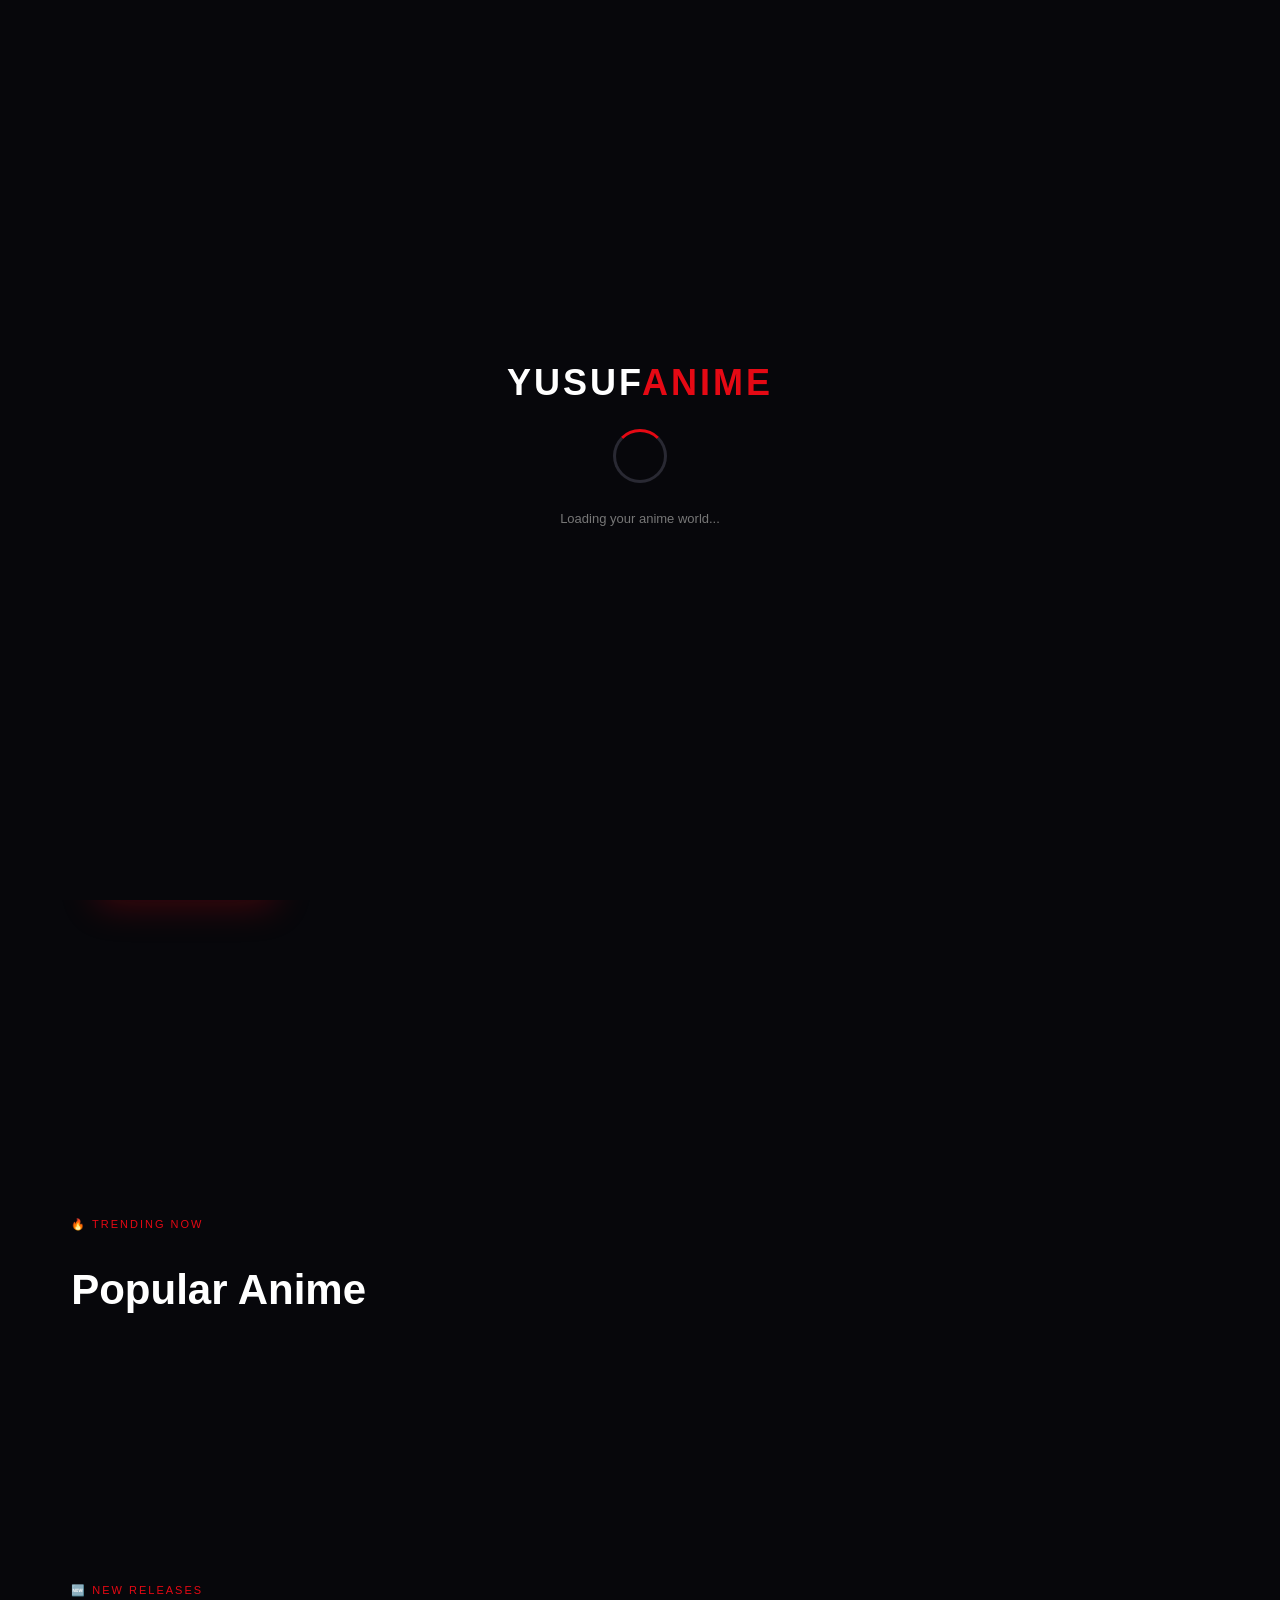
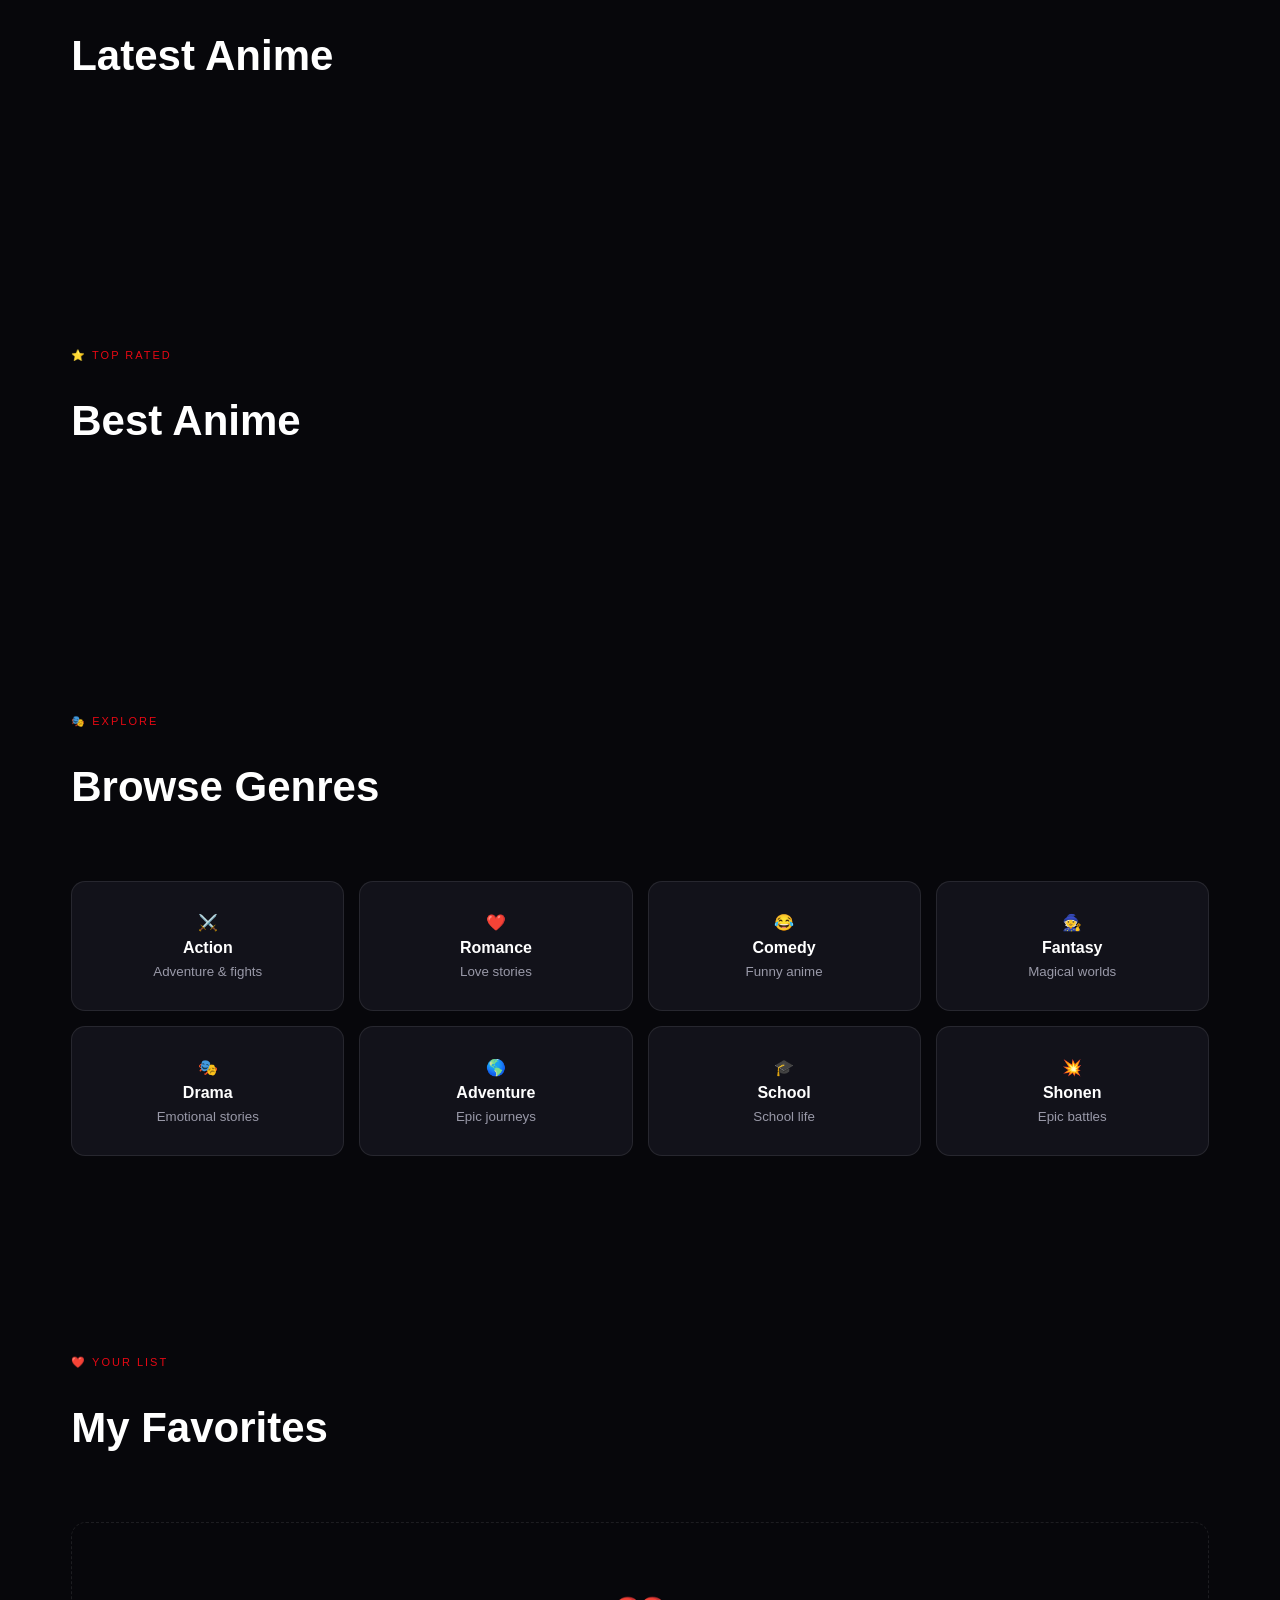
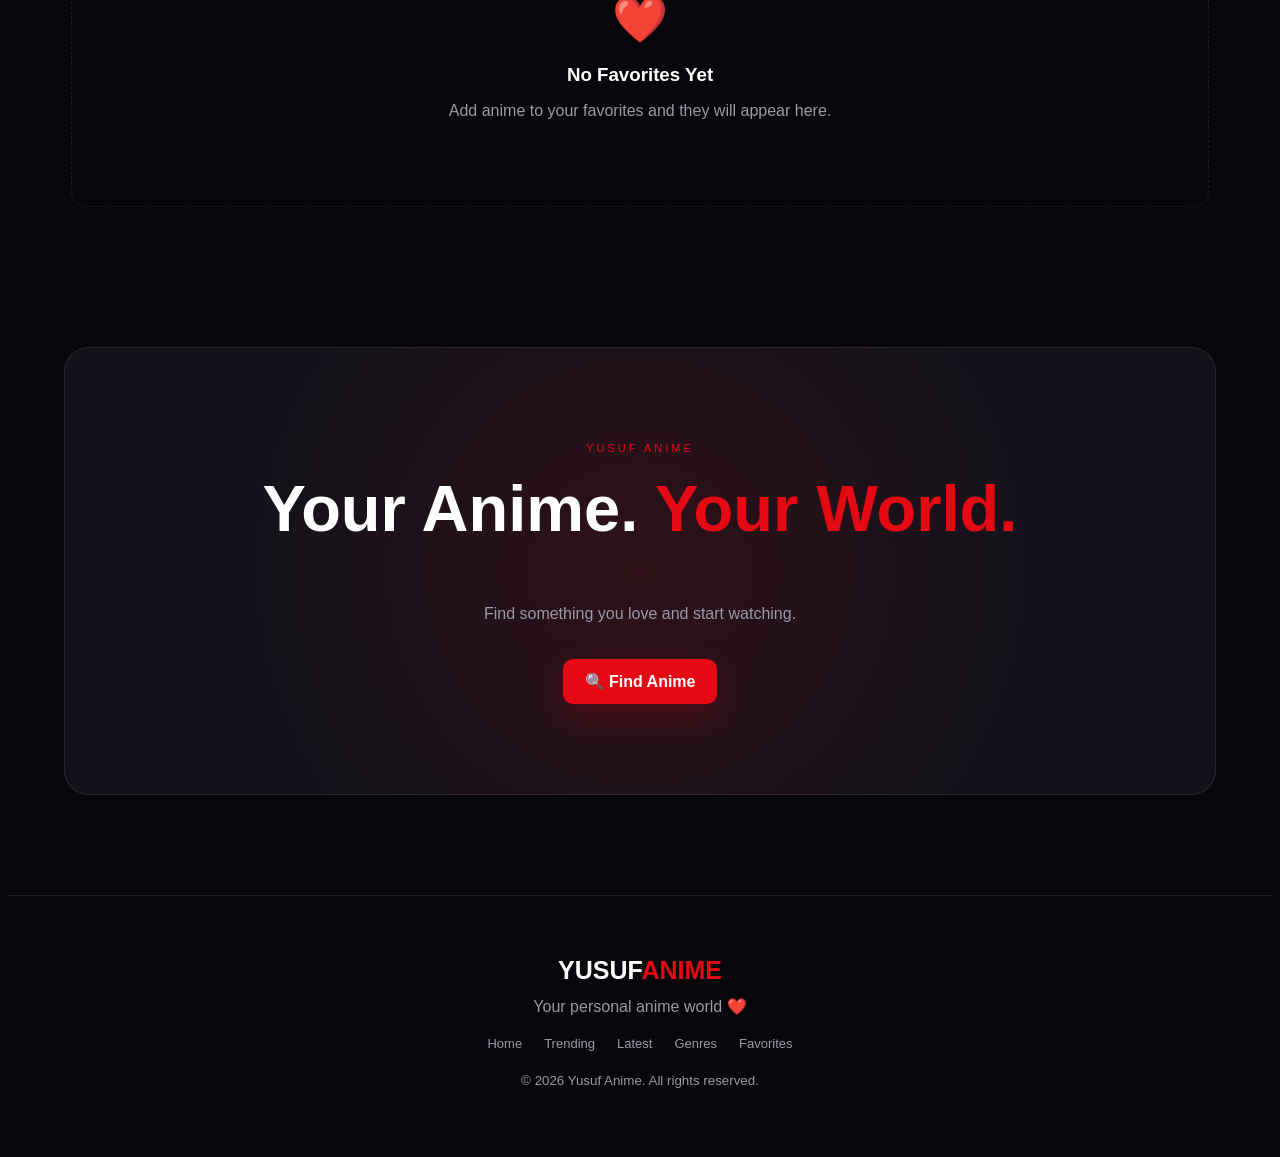
==== index.html @ 2ec42c03 "Update index.html" ====
<!DOCTYPE html>
<html lang="en" dir="ltr">

<head>
  <meta charset="UTF-8">

  <meta
    name="viewport"
    content="width=device-width, initial-scale=1.0"
  >

  <meta
    name="description"
    content="YUSUF ANIME - Your personal anime world."
  >

  <title>YUSUF ANIME</title>

  <link rel="preconnect" href="https://fonts.googleapis.com">

  <link
    href="https://fonts.googleapis.com/css2?family=Inter:wght@400;500;600;700;800;900&family=Righteous&display=swap"
    rel="stylesheet"
  >

  <link
    rel="stylesheet"
    href="https://cdnjs.cloudflare.com/ajax/libs/font-awesome/6.5.1/css/all.min.css"
  >

  <link rel="stylesheet" href="style.css">
</head>


<body class="dark">

  <!-- LOADER -->
  <div id="loader">
    <div class="loader-logo">
      YUSUF<span>ANIME</span>
    </div>

    <div class="loader-ring"></div>

    <p>Loading your anime world...</p>
  </div>


  <!-- HEADER -->
  <header class="header">

    <div class="header-inner">

      <a href="#home" class="logo">
        YUSUF<span>ANIME</span>
      </a>


      <nav class="desktop-nav">

        <a href="#home" class="active">
          Home
        </a>

        <a href="#trending">
          Trending
        </a>

        <a href="#latest">
          Latest
        </a>

        <a href="#genres">
          Genres
        </a>

        <a href="#favorites">
          Favorites
        </a>

      </nav>


      <div class="header-actions">

        <button
          id="searchButton"
          class="icon-button"
          aria-label="Search"
        >
          <i class="fa-solid fa-magnifying-glass"></i>
        </button>


        <button
          id="themeButton"
          class="icon-button"
          aria-label="Theme"
        >
          <i class="fa-solid fa-moon"></i>
        </button>


        <button
          id="favoriteHeader"
          class="icon-button"
          aria-label="Favorites"
        >
          <i class="fa-solid fa-heart"></i>
        </button>


        <button
          id="loginButton"
          class="login-button"
        >
          <i class="fa-solid fa-user"></i>
          <span>Login</span>
        </button>


        <button
          id="menuButton"
          class="mobile-only icon-button"
          aria-label="Menu"
        >
          <i class="fa-solid fa-bars"></i>
        </button>

      </div>

    </div>

  </header>


  <!-- MOBILE MENU -->
  <div id="mobileMenu">

    <div class="mobile-menu-top">

      <strong>
        YUSUF<span>ANIME</span>
      </strong>

      <button id="closeMenu">
        <i class="fa-solid fa-xmark"></i>
      </button>

    </div>


    <a href="#home">🏠 Home</a>
    <a href="#trending">🔥 Trending</a>
    <a href="#latest">🆕 Latest</a>
    <a href="#genres">🎭 Genres</a>
    <a href="#favorites">❤️ Favorites</a>
    <a href="#admin">⚙️ Admin</a>

  </div>


  <!-- SEARCH MODAL -->
  <div id="searchModal" class="modal">

    <div class="search-box">

      <button id="closeSearch" class="modal-close">
        <i class="fa-solid fa-xmark"></i>
      </button>

      <h2>
        <i class="fa-solid fa-magnifying-glass"></i>
        Search Anime
      </h2>

      <div class="search-input">

        <input
          id="searchInput"
          type="text"
          placeholder="Search anime..."
          autocomplete="off"
        >

        <button id="doSearch">
          Search
        </button>

      </div>

      <div id="searchResults"></div>

    </div>

  </div>


  <!-- AUTH MODAL -->
  <div id="authModal" class="modal">

    <div class="auth-box">

      <button id="closeAuth" class="modal-close">
        <i class="fa-solid fa-xmark"></i>
      </button>

      <div class="auth-logo">
        YUSUF<span>ANIME</span>
      </div>

      <h2 id="authTitle">
        Welcome Back
      </h2>

      <p id="authSubtitle">
        Login to continue.
      </p>


      <div id="registerNameBox" class="hidden">

        <input
          id="registerName"
          type="text"
          placeholder="Your name"
        >

      </div>


      <input
        id="authEmail"
        type="email"
        placeholder="Email"
      >


      <input
        id="authPassword"
        type="password"
        placeholder="Password"
      >


      <button
        id="authSubmit"
        class="full-button"
      >
        Login
      </button>


      <button
        id="switchAuth"
        class="text-button"
      >
        Create an account
      </button>


      <button
        id="adminLoginToggle"
        class="admin-link"
      >
        Admin Login
      </button>

    </div>

  </div>


  <!-- MAIN -->
  <main id="home">


    <!-- HERO -->
    <section class="hero">

      <div class="hero-content">

        <span class="hero-label">
          ✨ WELCOME TO YUSUF ANIME
        </span>

        <h1>
          Discover
          <br>
          <span>Anime World.</span>
        </h1>

        <p>
          Discover your favorite anime, explore new stories,
          save your favorites and enjoy your personal anime world.
        </p>

        <div class="hero-buttons">

          <a
            href="#trending"
            class="btn-primary"
          >
            🔥 Explore Anime
          </a>

          <button
            id="heroSearch"
            class="btn-secondary"
          >
            🔍 Search Anime
          </button>

        </div>

      </div>

      <div class="hero-decoration"></div>

    </section>


    <!-- TRENDING -->
    <section id="trending" class="section">

      <div class="section-title">

        <div>

          <small>🔥 TRENDING NOW</small>

          <h2>Popular Anime</h2>

        </div>

      </div>

      <div
        id="trendingGrid"
        class="anime-grid"
      ></div>

    </section>


    <!-- CONTINUE WATCHING -->
    <section
      id="continueSection"
      class="section hidden"
    >

      <div class="section-title">

        <div>

          <small>▶️ CONTINUE WATCHING</small>

          <h2>Continue Watching</h2>

        </div>

      </div>

      <div
        id="continueGrid"
        class="anime-grid"
      ></div>

    </section>


    <!-- LATEST -->
    <section id="latest" class="section">

      <div class="section-title">

        <div>

          <small>🆕 NEW RELEASES</small>

          <h2>Latest Anime</h2>

        </div>

      </div>

      <div
        id="latestGrid"
        class="anime-grid"
      ></div>

    </section>


    <!-- TOP -->
    <section class="section">

      <div class="section-title">

        <div>

          <small>⭐ TOP RATED</small>

          <h2>Best Anime</h2>

        </div>

      </div>

      <div
        id="topGrid"
        class="anime-grid"
      ></div>

    </section>


    <!-- GENRES -->
    <section id="genres" class="section">

      <div class="section-title">

        <div>

          <small>🎭 EXPLORE</small>

          <h2>Browse Genres</h2>

        </div>

      </div>


      <div class="genre-grid">

        <button data-genre="Action">
          ⚔️
          <strong>Action</strong>
          <small>Adventure & fights</small>
        </button>

        <button data-genre="Romance">
          ❤️
          <strong>Romance</strong>
          <small>Love stories</small>
        </button>

        <button data-genre="Comedy">
          😂
          <strong>Comedy</strong>
          <small>Funny anime</small>
        </button>

        <button data-genre="Fantasy">
          🧙
          <strong>Fantasy</strong>
          <small>Magical worlds</small>
        </button>

        <button data-genre="Drama">
          🎭
          <strong>Drama</strong>
          <small>Emotional stories</small>
        </button>

        <button data-genre="Adventure">
          🌎
          <strong>Adventure</strong>
          <small>Epic journeys</small>
        </button>

        <button data-genre="School">
          🎓
          <strong>School</strong>
          <small>School life</small>
        </button>

        <button data-genre="Shonen">
          💥
          <strong>Shonen</strong>
          <small>Epic battles</small>
        </button>

      </div>

    </section>


    <!-- FAVORITES -->
    <section id="favorites" class="section">

      <div class="section-title">

        <div>

          <small>❤️ YOUR LIST</small>

          <h2>My Favorites</h2>

        </div>

      </div>


      <div
        id="favoritesGrid"
        class="anime-grid"
      ></div>


      <div
        id="emptyFavorites"
        class="empty-state"
      >

        <div>❤️</div>

        <h3>No Favorites Yet</h3>

        <p>
          Add anime to your favorites
          and they will appear here.
        </p>

      </div>

    </section>


    <!-- CTA -->
    <section class="cta">

      <span>YUSUF ANIME</span>

      <h2>
        Your Anime.
        <strong>Your World.</strong>
      </h2>

      <p>
        Find something you love and start watching.
      </p>

      <button
        id="ctaSearch"
        class="btn-primary"
      >
        🔍 Find Anime
      </button>

    </section>

  </main>


  <!-- DETAILS -->
  <div id="detailsPage" class="page-overlay">

    <button
      id="closeDetails"
      class="back-button"
    >
      ← Back
    </button>


    <div class="details">

      <div
        id="detailsPoster"
        class="details-poster"
      ></div>


      <div class="details-info">

        <span id="detailsType">
          TV
        </span>

        <h1 id="detailsTitle">
          Anime
        </h1>

        <div id="detailsMeta"></div>

        <p id="detailsDescription">
          Description
        </p>


        <div class="details-actions">

          <button
            id="detailsPlay"
            class="btn-primary"
          >
            ▶️ Watch Now
          </button>

          <button
            id="detailsFavorite"
            class="btn-secondary"
          >
            ♡ Add to Favorites
          </button>

        </div>

      </div>

    </div>


    <div class="episodes-area">

      <div class="episode-heading">

        <h2>Episodes</h2>

        <select id="seasonSelect"></select>

      </div>

      <div
        id="episodeGrid"
        class="episode-grid"
      ></div>

    </div>

  </div>


  <!-- WATCH -->
  <div id="watchPage" class="page-overlay">

    <button
      id="closeWatch"
      class="back-button"
    >
      ← Back
    </button>


    <div class="watch-container">

      <div class="video-player">

        <div class="video-screen">

          <div class="player-play">
            ▶
          </div>

          <h2 id="watchTitle">
            Anime
          </h2>

          <p>
            Demo player — add your legal video source here.
          </p>

        </div>

      </div>


      <div class="watch-controls">

        <button id="previousEpisode">
          ⏮ Previous
        </button>

        <button id="nextEpisode">
          Next ⏭
        </button>

      </div>


      <div class="watch-info">

        <h2 id="watchAnime">
          Anime
        </h2>

        <p id="watchEpisode">
          Episode 1
        </p>

      </div>

    </div>

  </div>


  <!-- ADMIN -->
  <div id="adminPage" class="page-overlay">

    <button
      id="closeAdmin"
      class="back-button"
    >
      ← Back
    </button>


    <div class="admin-container">

      <div class="admin-header">

        <div>

          <small>ADMINISTRATION</small>

          <h1>Admin Dashboard</h1>

        </div>

        <button
          id="adminLogout"
          class="btn-secondary"
        >
          Logout
        </button>

      </div>


      <div class="admin-stats">

        <div class="admin-stat">
          <i class="fa-solid fa-film"></i>
          <strong id="statAnime">0</strong>
          <span>Anime</span>
        </div>

        <div class="admin-stat">
          <i class="fa-solid fa-users"></i>
          <strong id="statUsers">0</strong>
          <span>Users</span>
        </div>

        <div class="admin-stat">
          <i class="fa-solid fa-heart"></i>
          <strong id="statFavorites">0</strong>
          <span>Favorites</span>
        </div>

      </div>


      <div class="admin-panel">

        <div class="admin-panel-title">

          <h2>Add Anime</h2>

          <button
            id="resetAnimeForm"
            class="text-button"
          >
            Clear
          </button>

        </div>


        <input
          id="animeName"
          type="text"
          placeholder="Anime title"
        >

        <input
          id="animePoster"
          type="url"
          placeholder="Poster image URL"
        >

        <input
          id="animeYear"
          type="number"
          placeholder="Release year"
        >

        <input
          id="animeRating"
          type="number"
          step="0.1"
          min="0"
          max="10"
          placeholder="Rating 0-10"
        >

        <input
          id="animeGenres"
          type="text"
          placeholder="Genres: Action, Fantasy, Romance"
        >

        <textarea
          id="animeDescription"
          placeholder="Anime description"
        ></textarea>


        <button
          id="addAnimeButton"
          class="full-button"
        >
          + Add Anime
        </button>

      </div>


      <div class="admin-panel">

        <h2>Anime Management</h2>

        <div id="adminAnimeList"></div>

      </div>

    </div>

  </div>


  <!-- BACK TO TOP -->
  <button
    id="topButton"
    aria-label="Back to top"
  >
    ↑
  </button>


  <!-- FOOTER -->
  <footer>

    <div class="footer-logo">
      YUSUF<span>ANIME</span>
    </div>

    <p>
      Your personal anime world ❤️
    </p>

    <div class="footer-links">

      <a href="#home">Home</a>
      <a href="#trending">Trending</a>
      <a href="#latest">Latest</a>
      <a href="#genres">Genres</a>
      <a href="#favorites">Favorites</a>

    </div>

    <small>
      © 2026 Yusuf Anime. All rights reserved.
    </small>

  </footer>


  <script src="script.js"></script>

</body>

</html>
---- style.css ----
```css
*{margin:0;padding:0;box-sizing:border-box;scroll-behavior:smooth}
:root{
--bg:#07070b;--bg2:#0d0d13;--card:#12121a;--card2:#191923;
--text:#fff;--muted:#9999a8;--red:#e50914;--red2:#ff2633;
--border:rgba(255,255,255,.09);--shadow:0 25px 70px rgba(0,0,0,.5)
}
body.light{
--bg:#f4f4f7;--bg2:#fff;--card:#fff;--card2:#eeeef2;
--text:#111;--muted:#666675;--border:rgba(0,0,0,.1)
}
body{
background:var(--bg);color:var(--text);font-family:Arial,Helvetica,sans-serif;
overflow-x:hidden;transition:.3s
}
button,input,textarea,select{font:inherit}
button{cursor:pointer}
a{color:inherit}
.hidden{display:none!important}

#loader{
position:fixed;inset:0;z-index:99999;background:#07070b;
display:flex;flex-direction:column;align-items:center;justify-content:center;
transition:.6s
}
#loader.hide{opacity:0;visibility:hidden}
.loader-logo{font-size:36px;font-weight:900;letter-spacing:3px}
.loader-logo span,.logo span,.footer-logo span,.mobile-menu-top span{color:var(--red)}
.loader-ring{
width:48px;height:48px;margin:25px 0 15px;border:3px solid #292933;
border-top-color:var(--red);border-radius:50%;animation:spin .8s linear infinite
}
#loader p{color:#777;font-size:13px}
@keyframes spin{to{transform:rotate(360deg)}}

.header{
position:fixed;inset:0 0 auto;height:75px;z-index:5000;
background:rgba(7,7,11,.82);backdrop-filter:blur(18px);
border-bottom:1px solid var(--border)
}
.header-inner{
width:90%;max-width:1450px;height:100%;margin:auto;
display:flex;align-items:center;justify-content:space-between
}
.logo{font-size:23px;font-weight:900;letter-spacing:1px;text-decoration:none}
.desktop-nav{display:flex;gap:28px;align-items:center}
.desktop-nav a{
color:#999;text-decoration:none;font-size:14px;position:relative;transition:.25s
}
.desktop-nav a:hover,.desktop-nav a.active{color:#fff}
.desktop-nav a.active:after{
content:"";position:absolute;bottom:-10px;left:0;width:100%;height:2px;background:var(--red)
}
.header-actions{display:flex;align-items:center;gap:7px}
.icon-btn,.language-button{
height:40px;border:1px solid var(--border);border-radius:10px;
background:rgba(255,255,255,.04);color:#fff;transition:.25s
}
.icon-btn{width:40px}
.icon-btn:hover,.language-button:hover{border-color:var(--red);transform:translateY(-2px)}
.language-wrapper{position:relative}
.language-button{padding:0 12px;display:flex;align-items:center;gap:6px}
.language-menu{
position:absolute;right:0;top:50px;width:190px;padding:8px;
background:#111118;border:1px solid var(--border);border-radius:14px;
box-shadow:var(--shadow);opacity:0;visibility:hidden;
transform:translateY(-8px);transition:.2s;z-index:7000
}
.language-menu.show{opacity:1;visibility:visible;transform:none}
.language-menu button{
display:block;width:100%;padding:11px;border:0;border-radius:9px;
background:transparent;color:#ddd;text-align:left
}
.language-menu button:hover{background:rgba(229,9,20,.12);color:#ff5962}
.mobile-only{display:none}

#mobileMenu{
position:fixed;top:85px;right:15px;width:280px;padding:20px;
background:#13131b;border:1px solid var(--border);border-radius:16px;
z-index:6000;box-shadow:var(--shadow);display:none
}
#mobileMenu.open{display:block}
.mobile-menu-top{
display:flex;align-items:center;justify-content:space-between;
padding-bottom:15px;margin-bottom:8px;border-bottom:1px solid var(--border)
}
.mobile-menu-top button{
background:none;border:0;color:#fff;font-size:20px
}
#mobileMenu a,#mobileAdmin{
display:block;width:100%;padding:14px 5px;color:#aaa;text-decoration:none;
background:none;border:0;border-bottom:1px solid rgba(255,255,255,.04);text-align:left
}
#mobileMenu a:hover,#mobileAdmin:hover{color:var(--red)}

.hero{
min-height:100vh;padding:130px 7% 80px;display:flex;align-items:center;
position:relative;overflow:hidden;
background:
radial-gradient(circle at 75% 45%,rgba(229,9,20,.2),transparent 35%),var(--bg)
}
.hero:before{
content:"";position:absolute;inset:0;
background:linear-gradient(90deg,var(--bg) 0%,rgba(7,7,11,.8) 50%,rgba(7,7,11,.25))
}
.hero-content{position:relative;z-index:2;max-width:760px}
.hero-label{
display:inline-block;margin-bottom:25px;padding:8px 15px;border-radius:30px;
color:#ff6570;background:rgba(229,9,20,.1);
border:1px solid rgba(229,9,20,.25);font-size:12px;font-weight:bold
}
.hero h1{font-size:clamp(55px,10vw,115px);line-height:.95;letter-spacing:-6px}
.hero h1 span{color:var(--red);text-shadow:0 0 40px rgba(229,9,20,.3)}
.hero p{max-width:650px;margin:30px 0;color:var(--muted);font-size:18px;line-height:1.9}
.hero-buttons{display:flex;gap:12px;flex-wrap:wrap}
.hero-decoration{
position:absolute;right:3%;top:20%;width:550px;height:550px;border-radius:50%;
background:radial-gradient(circle,rgba(229,9,20,.2),transparent 65%);filter:blur(20px)
}
.btn-primary,.btn-secondary,.btn-danger{
display:inline-flex;align-items:center;justify-content:center;
padding:13px 22px;border-radius:10px;font-weight:bold;text-decoration:none;transition:.25s
}
.btn-primary{border:0;background:var(--red);color:#fff;box-shadow:0 12px 35px rgba(229,9,20,.25)}
.btn-primary:hover{transform:translateY(-3px);box-shadow:0 18px 45px rgba(229,9,20,.4)}
.btn-secondary{border:1px solid var(--border);background:rgba(255,255,255,.04);color:var(--text)}
.btn-secondary:hover{border-color:var(--red);color:var(--red)}
.btn-danger{border:0;background:#8e1118;color:#fff}
.btn-danger:hover{background:#c91520}
.full{width:100%}

.section{width:90%;max-width:1400px;margin:auto;padding:100px 0}
.section-title{display:flex;justify-content:space-between;align-items:end;margin-bottom:35px}
.section-title small{display:block;color:var(--red);font-size:11px;letter-spacing:2px;margin-bottom:8px}
.section-title h2{font-size:clamp(28px,4vw,42px)}
.see-all{border:0;background:none;color:#999}
.see-all:hover{color:var(--red)}

.anime-grid{display:grid;grid-template-columns:repeat(5,minmax(0,1fr));gap:20px}
.anime-card{min-width:0;cursor:pointer;transition:.3s}
.anime-card:hover{transform:translateY(-8px)}
.poster{
position:relative;height:360px;overflow:hidden;border-radius:13px;
background:linear-gradient(145deg,#401016,#15151b 50%,#9a7800);
box-shadow:0 15px 35px rgba(0,0,0,.3)
}
.poster img{
width:100%;height:100%;object-fit:cover;display:block
}
.poster:after{
content:"";position:absolute;inset:0;
background:linear-gradient(to bottom,transparent 40%,rgba(0,0,0,.9))
}
.card-top{
position:absolute;top:12px;right:12px;z-index:3;
padding:5px 8px;border-radius:5px;background:var(--red);font-size:10px;font-weight:bold
}
.card-rating{
position:absolute;top:12px;left:12px;z-index:3;
padding:5px 8px;border-radius:5px;background:rgba(0,0,0,.7);font-size:10px
}
.card-play{
position:absolute;top:50%;left:50%;z-index:4;
width:58px;height:58px;border:0;border-radius:50%;
background:var(--red);color:#fff;font-size:20px;
transform:translate(-50%,-50%) scale(.7);opacity:0;transition:.3s
}
.poster:hover .card-play{opacity:1;transform:translate(-50%,-50%) scale(1)}
.card-info{padding-top:13px}
.card-info h3{font-size:16px;white-space:nowrap;overflow:hidden;text-overflow:ellipsis}
.card-info p{margin-top:7px;color:var(--muted);font-size:11px}
.favorite-card{
position:absolute;bottom:12px;left:12px;z-index:5;width:35px;height:35px;
border:1px solid rgba(255,255,255,.2);border-radius:50%;background:rgba(0,0,0,.65);color:#fff
}
.favorite-card.active{color:#ff3040}

.genre-grid{display:grid;grid-template-columns:repeat(4,1fr);gap:15px}
.genre-grid button{
min-height:130px;display:flex;flex-direction:column;align-items:center;
justify-content:center;gap:7px;border:1px solid var(--border);
border-radius:14px;background:var(--card);color:var(--text);transition:.3s
}
.genre-grid button:hover{transform:translateY(-6px);border-color:var(--red)}
.genre-grid span{font-size:28px}
.genre-grid small{color:var(--muted)}

.cta{
width:90%;max-width:1100px;margin:40px auto 100px;padding:90px 25px;
text-align:center;border:1px solid var(--border);border-radius:25px;
background:radial-gradient(circle,rgba(229,9,20,.14),transparent 65%),var(--card)
}
.cta>span{color:var(--red);letter-spacing:3px;font-size:11px}
.cta h2{margin-top:15px;font-size:clamp(35px,6vw,65px)}
.cta h2 strong{color:var(--red)}
.cta p{margin:20px auto 30px;color:var(--muted);line-height:1.8}

.page-overlay{
position:fixed;inset:0;z-index:8000;overflow-y:auto;display:none;
padding:120px 7% 80px;
background:radial-gradient(circle at 75% 25%,rgba(229,9,20,.15),transparent 35%),var(--bg)
}
.page-overlay.show{display:block}
.back-button{
border:1px solid var(--border);background:var(--card);color:var(--text);
padding:11px 17px;border-radius:9px;margin-bottom:40px
}
.back-button:hover{border-color:var(--red);color:var(--red)}
.details{
max-width:1200px;margin:auto;display:grid;grid-template-columns:320px 1fr;
gap:45px;align-items:center
}
.details-poster{
height:460px;border-radius:16px;overflow:hidden;
background:linear-gradient(145deg,#68131b,#111 50%,#c59b00);box-shadow:var(--shadow)
}
.details-poster img{width:100%;height:100%;object-fit:cover}
.details-info>span{color:var(--red);font-size:12px;font-weight:bold}
.details-info h1{margin:15px 0;font-size:clamp(40px,6vw,75px)}
#detailsMeta{display:flex;flex-wrap:wrap;gap:15px;color:var(--muted);margin-bottom:25px}
#detailsDescription{max-width:700px;color:var(--muted);line-height:1.9;margin-bottom:30px}
.details-actions{display:flex;gap:10px;flex-wrap:wrap}
.episodes-area{max-width:1200px;margin:80px auto 0}
.episode-heading{display:flex;justify-content:space-between;align-items:center;margin-bottom:25px}
#seasonSelect{
padding:10px 15px;border:1px solid var(--border);border-radius:8px;
background:var(--card);color:var(--text)
}
.episode-grid{display:grid;grid-template-columns:repeat(8,1fr);gap:9px}
.episode-button{
padding:12px 5px;border:1px solid var(--border);border-radius:8px;
background:var(--card);color:var(--text);transition:.2s
}
.episode-button:hover,.episode-button.watched{background:var(--red);border-color:var(--red);color:#fff}

.video-player{
max-width:1200px;margin:auto;aspect-ratio:16/9;padding:5px;
border-radius:16px;background:#020204;box-shadow:var(--shadow)
}
.video-screen{
width:100%;height:100%;display:flex;flex-direction:column;
align-items:center;justify-content:center;text-align:center;border-radius:12px;
background:radial-gradient(circle,rgba(229,9,20,.15),transparent 55%),#101016
}
.player-play{
width:75px;height:75px;display:flex;align-items:center;justify-content:center;
margin-bottom:20px;border-radius:50%;background:var(--red);font-size:27px
}
.video-screen p{margin:8px;color:var(--muted)}
.video-screen small{color:#666;margin-top:15px}
.demo-progress{width:50%;height:5px;background:#333;border-radius:10px;overflow:hidden;margin:15px}
#demoProgress{display:block;height:100%;width:30%;background:var(--red)}
.watch-controls{
max-width:1200px;margin:15px auto 0;display:flex;justify-content:space-between
}
.watch-controls button{
padding:12px 18px;border:1px solid var(--border);border-radius:9px;
background:var(--card);color:var(--text)
}
.watch-controls button:hover{border-color:var(--red)}
.watch-info{max-width:1200px;margin:25px auto}
.watch-info p{margin-top:8px;color:var(--muted)}

.empty-state{
padding:70px 20px;text-align:center;color:var(--muted);
border:1px dashed var(--border);border-radius:15px
}
.empty-state>div{font-size:45px;margin-bottom:15px}
.empty-state h3{color:var(--text);margin-bottom:10px}

.modal{
position:fixed;inset:0;z-index:9000;display:none;align-items:center;justify-content:center;
padding:25px;background:rgba(0,0,0,.82);backdrop-filter:blur(15px)
}
.modal.show{display:flex}
.modal-box{
position:relative;width:min(700px,95%);padding:30px;border-radius:20px;
background:var(--card);border:1px solid var(--border);box-shadow:var(--shadow)
}
.modal-close{
position:absolute;right:18px;top:18px;width:38px;height:38px;
border:1px solid var(--border);border-radius:50%;background:var(--card2);color:var(--text)
}
.search-box h2{margin-bottom:20px}
.search-input{display:flex;gap:8px}
.search-input input{
flex:1;height:55px;padding:0 15px;border:1px solid var(--border);
border-radius:10px;outline:none;background:var(--card2);color:var(--text)
}
.search-input button{width:120px}
#searchResults{display:grid;gap:10px;margin-top:15px;max-height:450px;overflow:auto}
.search-result{
padding:15px;border:1px solid var(--border);border-radius:10px;
background:var(--card2);cursor:pointer
}
.search-result:hover{border-color:var(--red)}
.search-result strong{display:block;margin-bottom:5px}
.search-result small{color:var(--muted)}

.admin-login{text-align:center;max-width:420px}
.admin-icon{font-size:50px;margin-bottom:10px}
.admin-login h2{font-size:30px;margin-bottom:8px}
.admin-login p{color:var(--muted);margin-bottom:20px}
.admin-login input{
display:block;width:100%;height:50px;margin:10px 0;padding:0 15px;
border:1px solid var(--border);border-radius:10px;background:var(--card2);color:var(--text);outline:none
}
.login-hint{display:block;margin-top:15px;color:#777}

.admin-page{padding-bottom:120px}
.admin-header{
max-width:1400px;margin:0 auto 35px;display:flex;align-items:center;justify-content:space-between
}
.admin-header small{color:var(--red);letter-spacing:2px}
.admin-header h1{font-size:50px;margin:5px 0}
.admin-header p{color:var(--muted)}
.stats-grid{
max-width:1400px;margin:auto;display:grid;grid-template-columns:repeat(4,1fr);gap:15px
}
.stat-card{
padding:25px;border:1px solid var(--border);border-radius:16px;background:var(--card);
display:flex;flex-direction:column;gap:7px
}
.stat-card span{font-size:28px}
.stat-card strong{font-size:32px}
.stat-card small{color:var(--muted)}
.admin-layout{
max-width:1400px;margin:30px auto;display:grid;grid-template-columns:400px 1fr;gap:20px
}
.admin-card{
padding:25px;border:1px solid var(--border);border-radius:16px;background:var(--card)
}
.admin-card-header{
display:flex;align-items:center;justify-content:space-between;margin-bottom:20px
}
.admin-card-header h2{font-size:20px}
.admin-card label{display:block;margin:13px 0;font-size:13px;color:var(--muted)}
.admin-card input,.admin-card textarea,.admin-card select{
width:100%;margin-top:7px;padding:12px;border:1px solid var(--border);
border-radius:9px;background:var(--card2);color:var(--text);outline:none
}
.admin-card textarea{min-height:100px;resize:vertical}
.form-row{display:grid;grid-template-columns:1fr 1fr;gap:10px}
.admin-search{max-width:180px!important;margin:0!important}
.admin-anime-list{display:grid;gap:10px;max-height:700px;overflow:auto}
.admin-anime-item{
display:grid;grid-template-columns:70px 1fr auto;gap:12px;align-items:center;
padding:10px;border:1px solid var(--border);border-radius:10px;background:var(--card2)
}
.admin-anime-item img{width:70px;height:90px;object-fit:cover;border-radius:7px}
.admin-anime-item h3{font-size:14px}
.admin-anime-item p{font-size:11px;color:var(--muted);margin-top:5px}
.admin-actions{display:flex;gap:5px}
.admin-actions button{
padding:7px;border:1px solid var(--border);border-radius:7px;background:var(--card);color:var(--text)
}
.admin-actions button:hover{border-color:var(--red)}
.admin-danger-zone{max-width:1400px;margin:20px auto}
.admin-danger-zone p{color:var(--muted);margin:8px 0 15px}

#topButton{
position:fixed;left:25px;bottom:25px;width:45px;height:45px;z-index:3000;
opacity:0;visibility:hidden;border:1px solid var(--border);border-radius:50%;
background:#17171f;color:var(--red);transition:.3s
}
#topButton.show{opacity:1;visibility:visible}

#toastContainer{
position:fixed;right:20px;bottom:20px;z-index:999999;display:grid;gap:10px
}
.toast{
padding:14px 18px;border:1px solid var(--border);border-radius:10px;
background:#17171f;color:#fff;box-shadow:var(--shadow);animation:toastIn .3s ease
}
@keyframes toastIn{from{transform:translateX(30px);opacity:0}to{transform:none;opacity:1}}

footer{
padding:60px 20px;text-align:center;border-top:1px solid var(--border);color:var(--muted)
}
.footer-logo{color:var(--text);font-size:25px;font-weight:900}
footer p{margin:12px 0 20px}
.footer-links{display:flex;justify-content:center;flex-wrap:wrap;gap:22px;margin-bottom:20px}
.footer-links a{color:var(--muted);text-decoration:none;font-size:13px}
.footer-links a:hover{color:var(--red)}

@media(max-width:1150px){
.anime-grid{grid-template-columns:repeat(4,1fr)}
.poster{height:320px}.genre-grid{grid-template-columns:repeat(3,1fr)}
}
@media(max-width:900px){
.desktop-nav{display:none}.mobile-only{display:block}
.anime-grid{grid-template-columns:repeat(3,1fr)}
.details{grid-template-columns:240px 1fr;gap:25px}
.details-poster{height:350px}
.episode-grid{grid-template-columns:repeat(6,1fr)}
.admin-layout{grid-template-columns:1fr}
}
@media(max-width:650px){
.header{height:68px}.header-inner{width:94%}.logo{font-size:18px}
.header-actions{gap:3px}.icon-btn{width:35px;height:35px}
.language-button{padding:0 8px;font-size:11px}.language-button span{display:none}
.hero{min-height:90vh;padding:110px 5% 70px}.hero h1{font-size:55px;letter-spacing:-3px}
.hero p{font-size:15px}.hero-decoration{right:-180px}
.section{width:92%;padding:70px 0}
.anime-grid{grid-template-columns:repeat(2,1fr);gap:13px}
.poster{height:270px}.genre-grid{grid-template-columns:repeat(2,1fr)}
.episode-grid{grid-template-columns:repeat(4,1fr)}
.page-overlay{padding:95px 5% 60px}
.details{grid-template-columns:1fr;text-align:center}
.details-poster{width:230px;height:330px;margin:auto}
#detailsMeta{justify-content:center}.details-actions{justify-content:center}
.stats-grid{grid-template-columns:repeat(2,1fr)}
.admin-header{align-items:flex-start;gap:15px}.admin-header h1{font-size:38px}
.admin-card{padding:18px}.form-row{grid-template-columns:1fr}
}
@media(max-width:400px){
.hero h1{font-size:45px}.poster{height:230px}.card-info h3{font-size:13px}
.episode-grid{grid-template-columns:repeat(3,1fr)}
.stats-grid{grid-template-columns:1fr 1fr}
}
body.light .header{background:rgba(255,255,255,.85)}
body.light .language-menu{background:#fff}
body.light .language-menu button{color:#222}
```
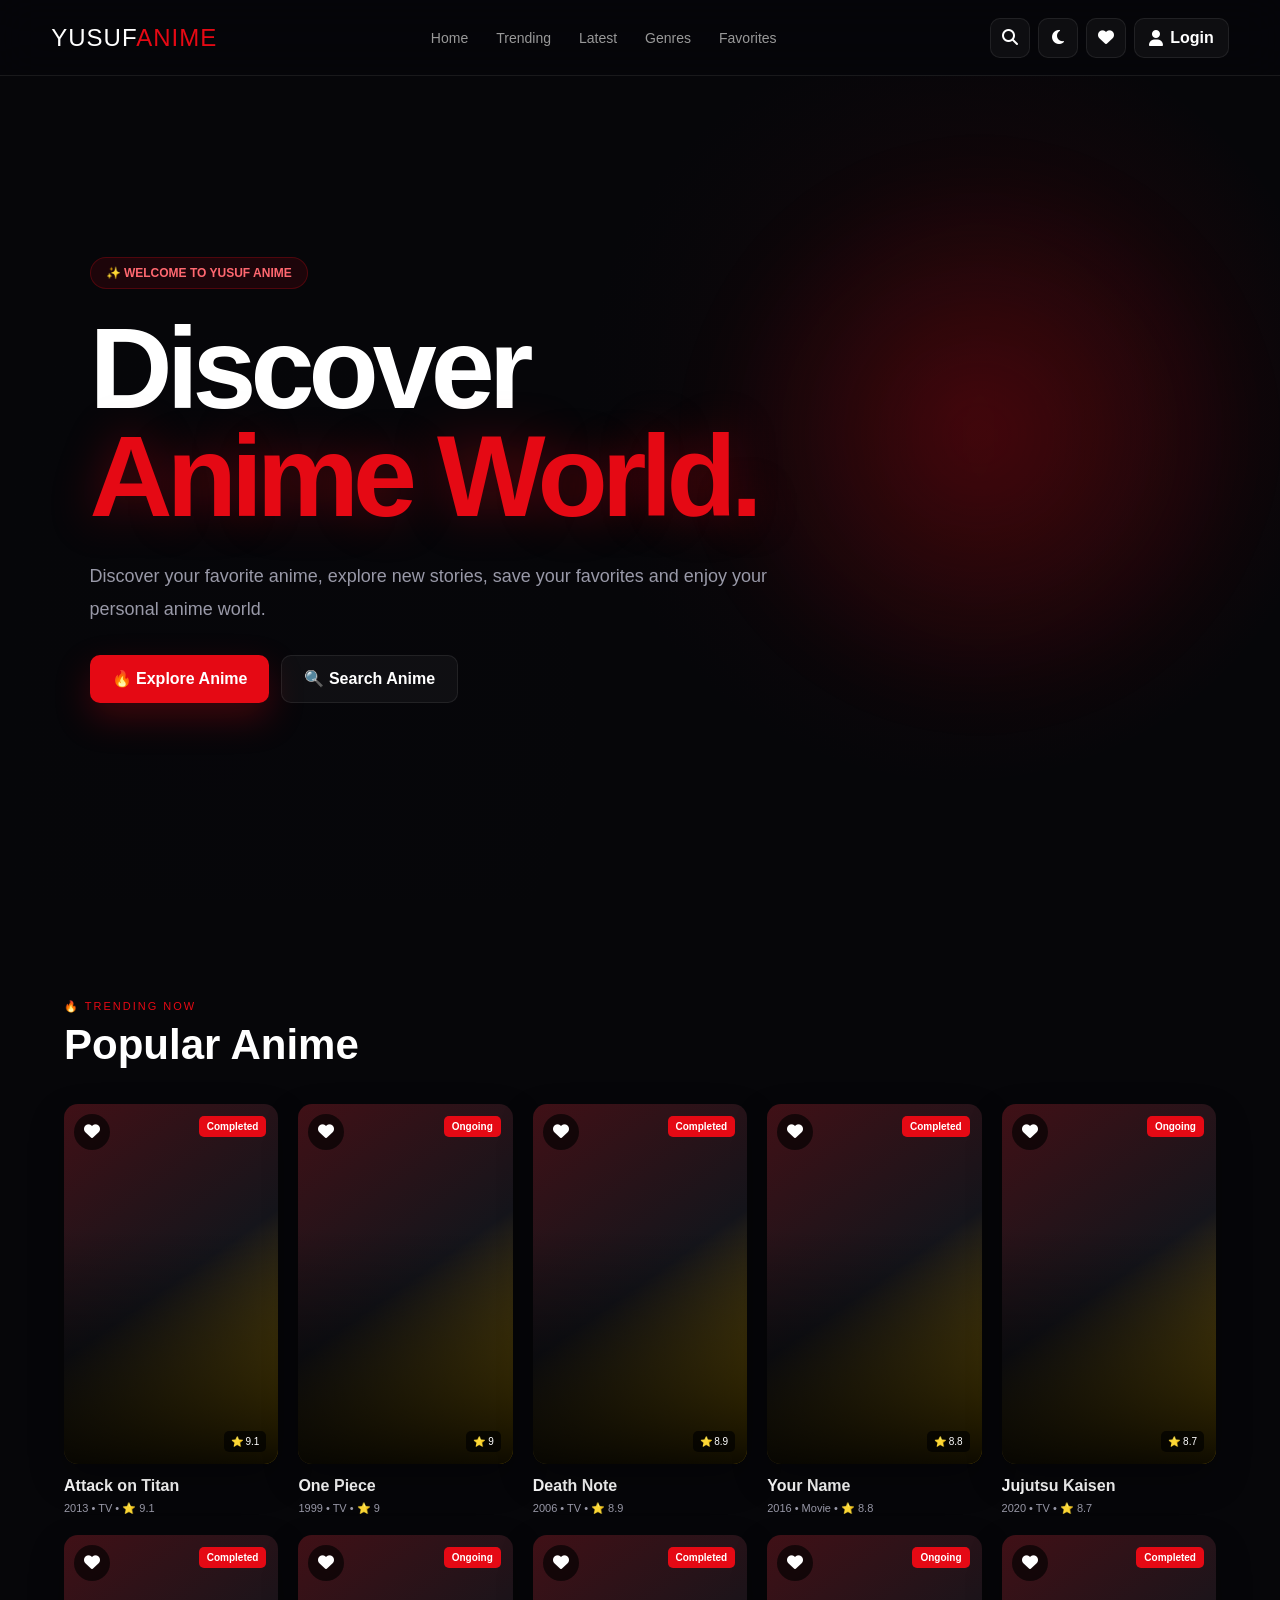
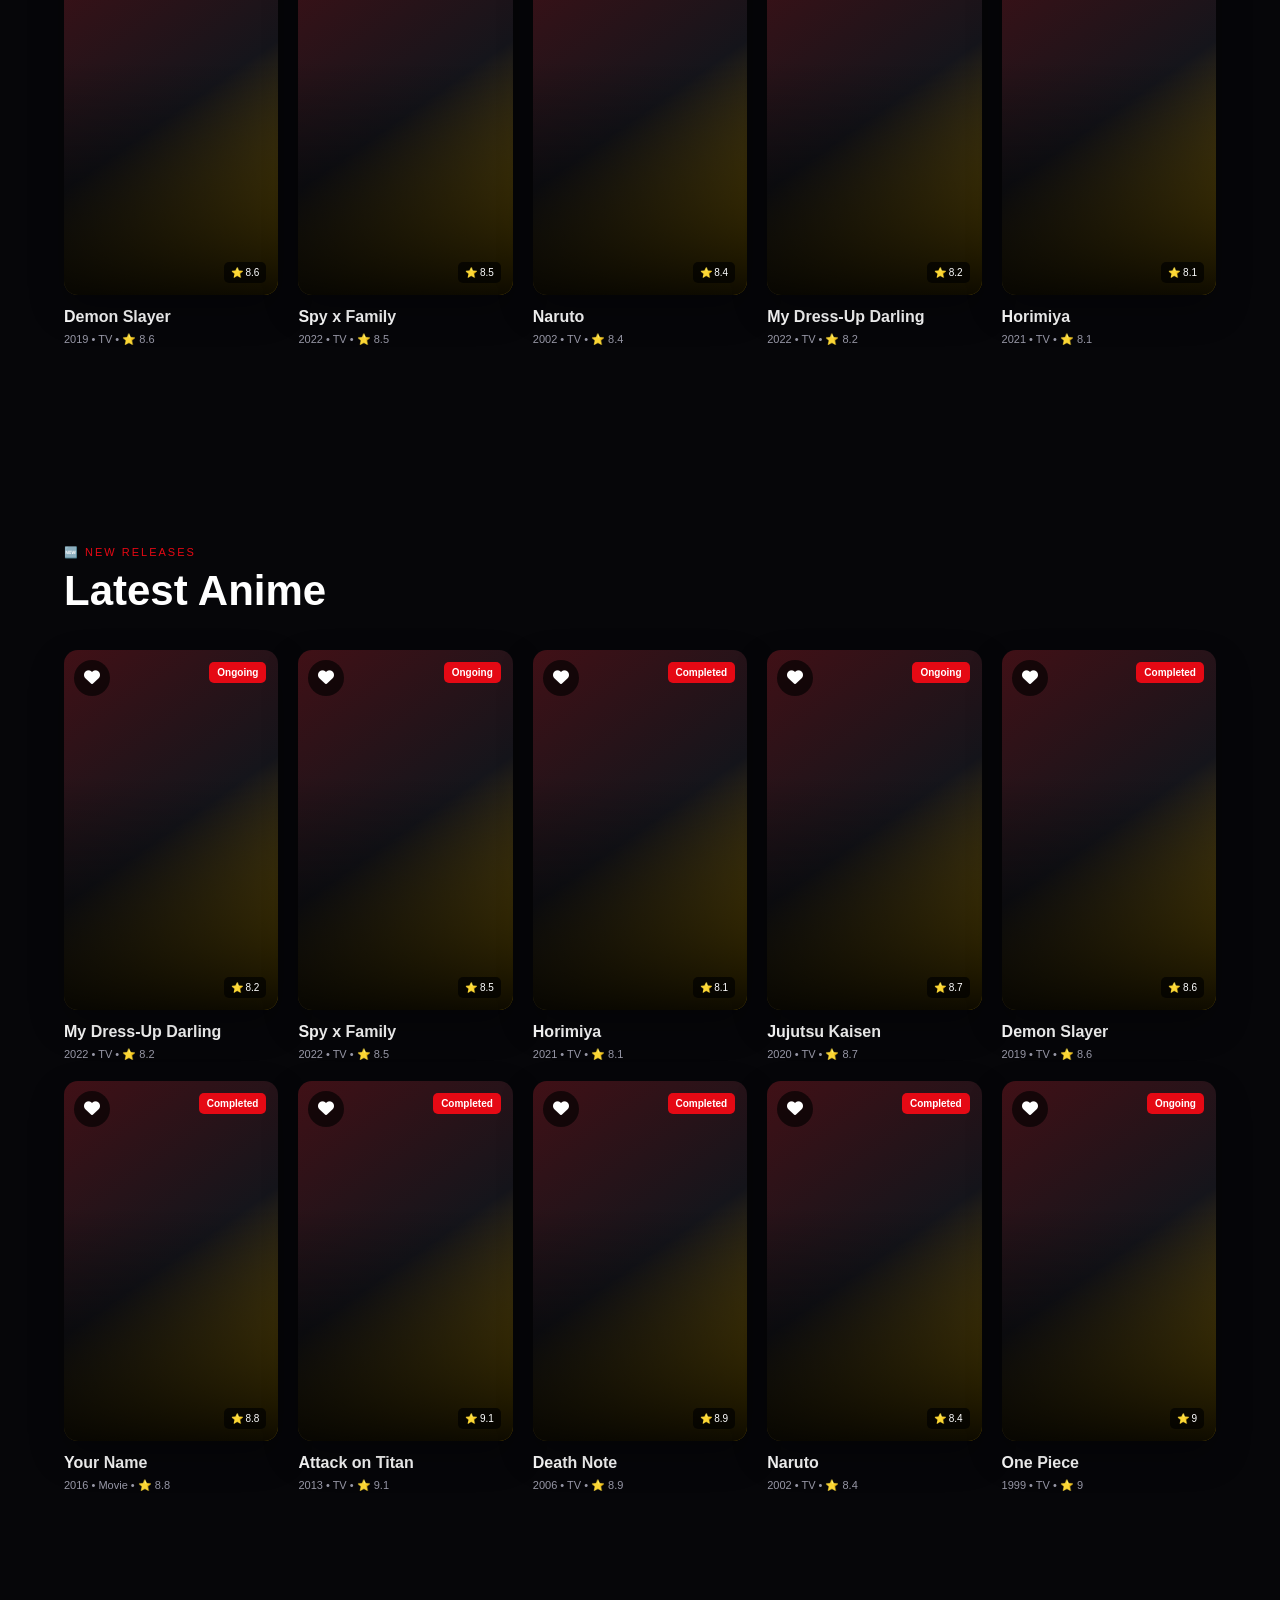
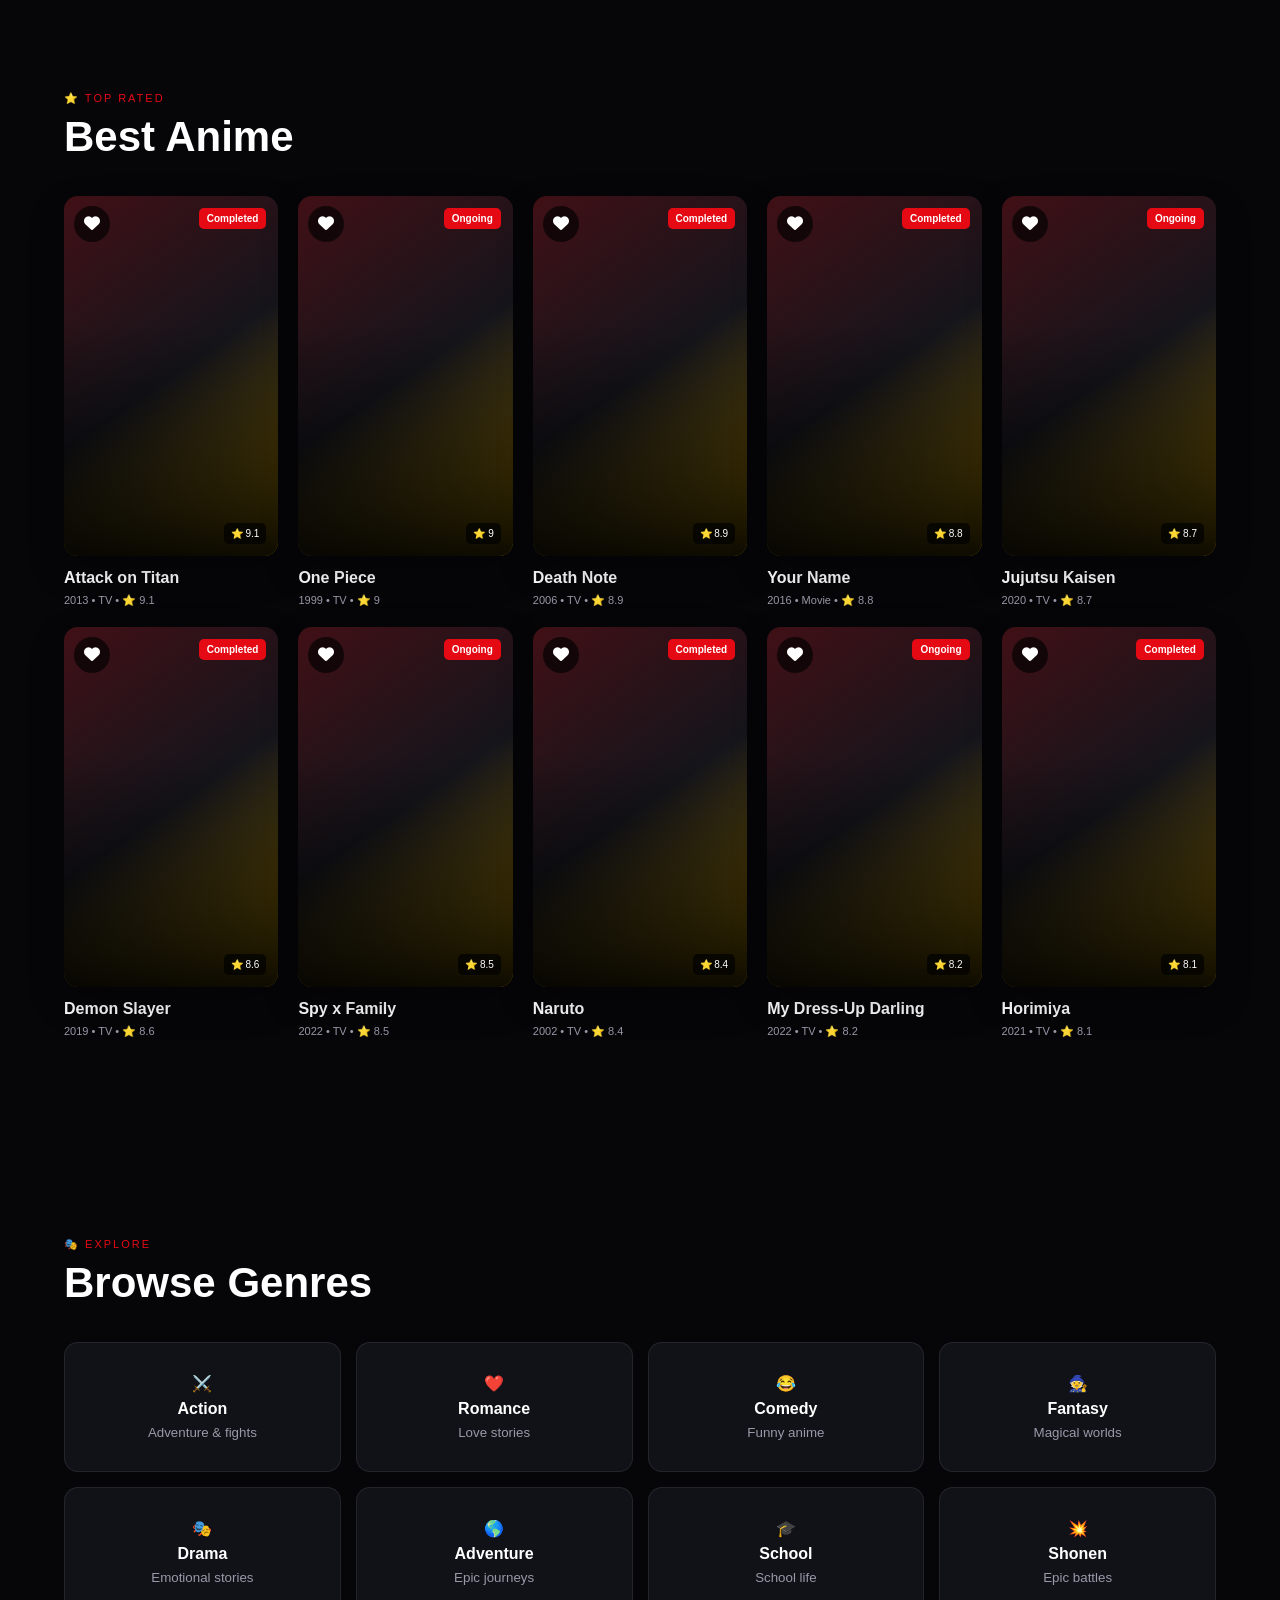
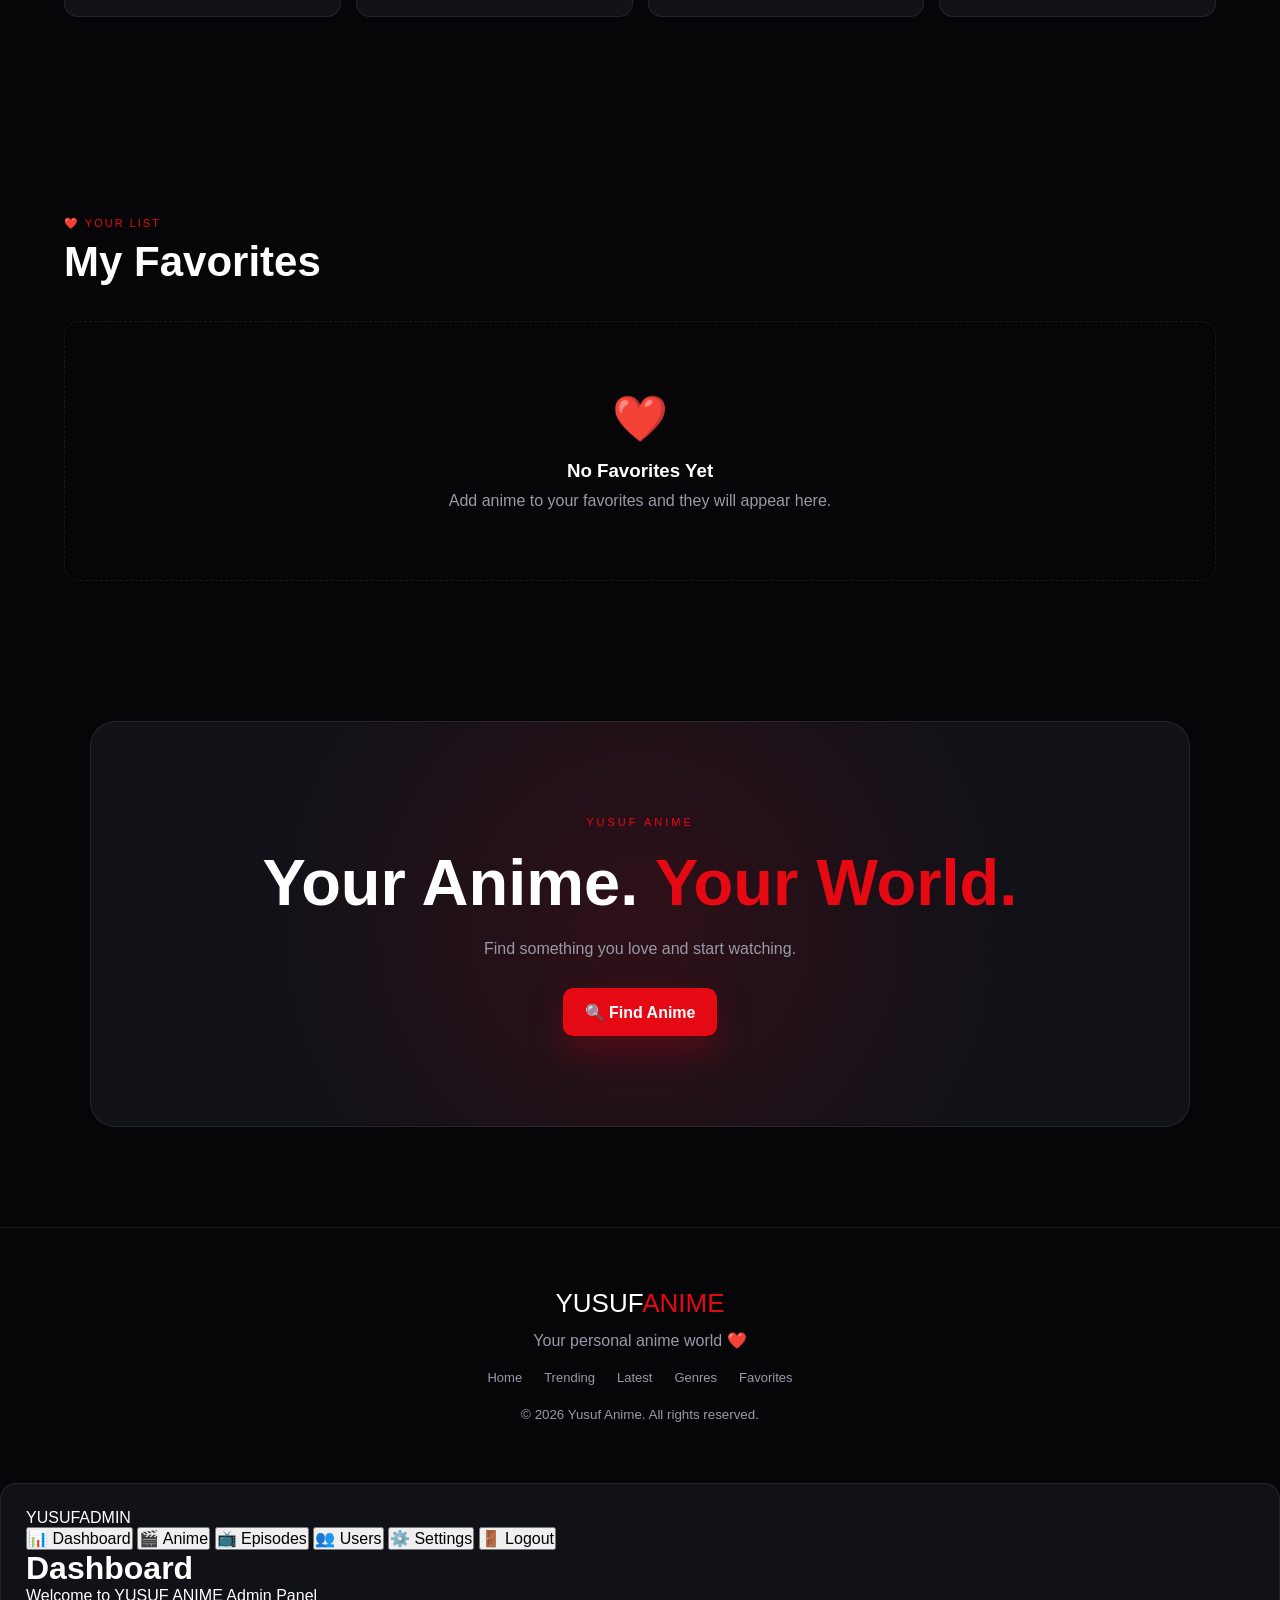
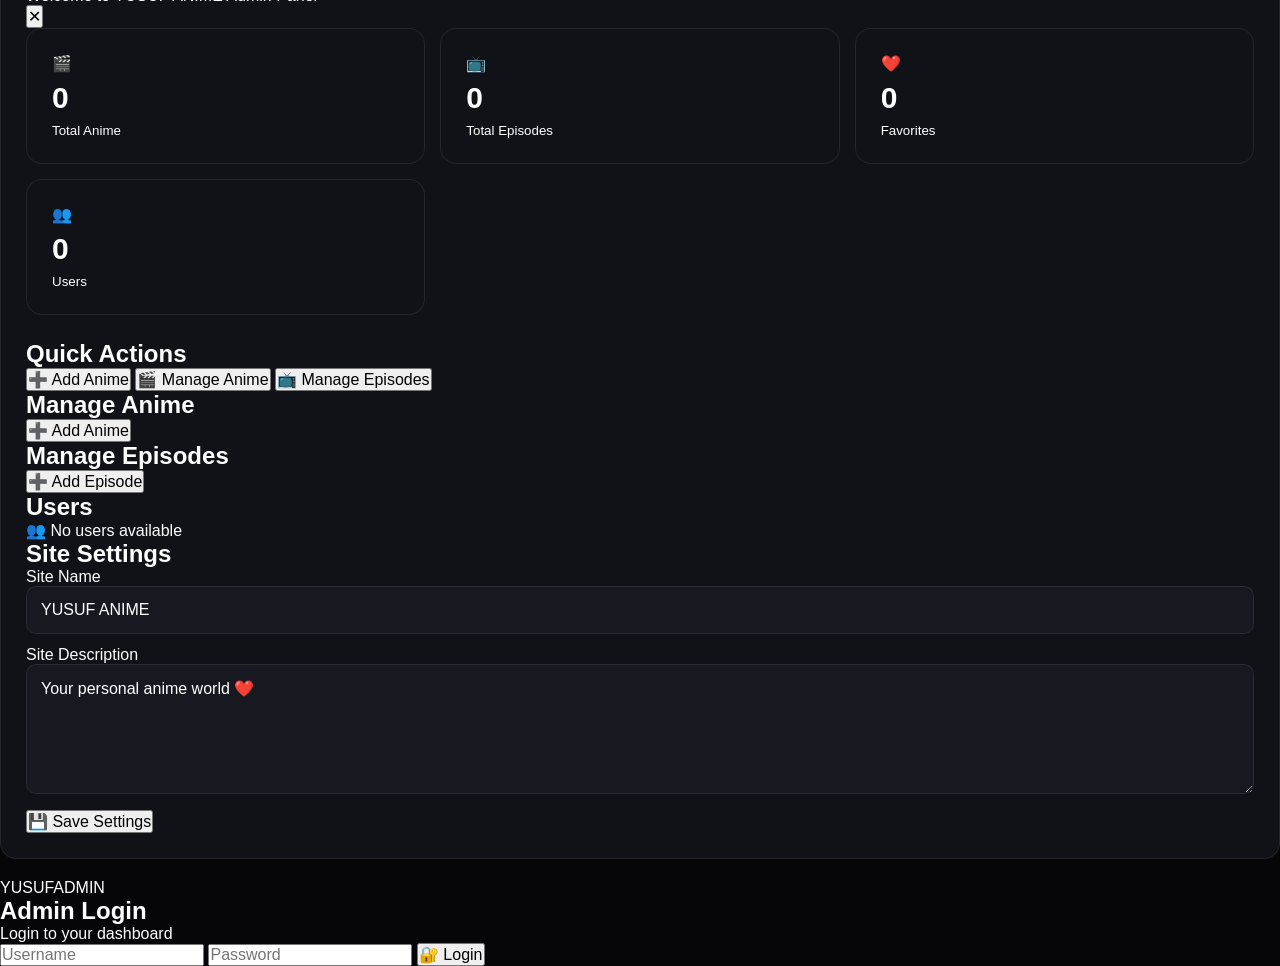
==== commit de006dbf: "Add admin panel structure to index.html" ====
--- a/index.html
+++ b/index.html
@@ -872,3 +872,291 @@
 </body>
 
 </html>
+<!-- ================= ADMIN PANEL ================= -->
+
+<div id="adminPanel" class="admin-panel">
+
+  <div class="admin-sidebar">
+
+    <div class="admin-logo">
+      YUSUF<span>ADMIN</span>
+    </div>
+
+    <button class="admin-nav active" data-admin-page="dashboard">
+      📊 Dashboard
+    </button>
+
+    <button class="admin-nav" data-admin-page="anime">
+      🎬 Anime
+    </button>
+
+    <button class="admin-nav" data-admin-page="episodes">
+      📺 Episodes
+    </button>
+
+    <button class="admin-nav" data-admin-page="users">
+      👥 Users
+    </button>
+
+    <button class="admin-nav" data-admin-page="settings">
+      ⚙️ Settings
+    </button>
+
+    <button id="adminLogout" class="admin-logout">
+      🚪 Logout
+    </button>
+
+  </div>
+
+
+  <div class="admin-main">
+
+    <div class="admin-topbar">
+
+      <div>
+        <h1 id="adminPageTitle">Dashboard</h1>
+        <p>Welcome to YUSUF ANIME Admin Panel</p>
+      </div>
+
+      <button id="closeAdminPanel" class="admin-close">
+        ✕
+      </button>
+
+    </div>
+
+
+    <!-- DASHBOARD -->
+
+    <section
+      id="adminDashboard"
+      class="admin-page active"
+    >
+
+      <div class="admin-stats">
+
+        <div class="admin-stat">
+          <span>🎬</span>
+          <strong id="adminAnimeCount">0</strong>
+          <small>Total Anime</small>
+        </div>
+
+        <div class="admin-stat">
+          <span>📺</span>
+          <strong id="adminEpisodeCount">0</strong>
+          <small>Total Episodes</small>
+        </div>
+
+        <div class="admin-stat">
+          <span>❤️</span>
+          <strong id="adminFavoriteCount">0</strong>
+          <small>Favorites</small>
+        </div>
+
+        <div class="admin-stat">
+          <span>👥</span>
+          <strong id="adminUserCount">0</strong>
+          <small>Users</small>
+        </div>
+
+      </div>
+
+
+      <div class="admin-card">
+
+        <div class="admin-card-header">
+
+          <h2>Quick Actions</h2>
+
+        </div>
+
+        <div class="admin-actions">
+
+          <button id="adminAddAnime">
+            ➕ Add Anime
+          </button>
+
+          <button id="adminManageAnime">
+            🎬 Manage Anime
+          </button>
+
+          <button id="adminManageEpisodes">
+            📺 Manage Episodes
+          </button>
+
+        </div>
+
+      </div>
+
+    </section>
+
+
+    <!-- ANIME -->
+
+    <section
+      id="adminAnime"
+      class="admin-page"
+    >
+
+      <div class="admin-card">
+
+        <div class="admin-card-header">
+
+          <h2>Manage Anime</h2>
+
+          <button
+            id="addAnimeButton"
+            class="admin-primary"
+          >
+            ➕ Add Anime
+          </button>
+
+        </div>
+
+        <div id="adminAnimeList"></div>
+
+      </div>
+
+    </section>
+
+
+    <!-- EPISODES -->
+
+    <section
+      id="adminEpisodes"
+      class="admin-page"
+    >
+
+      <div class="admin-card">
+
+        <div class="admin-card-header">
+
+          <h2>Manage Episodes</h2>
+
+          <button
+            id="addEpisodeButton"
+            class="admin-primary"
+          >
+            ➕ Add Episode
+          </button>
+
+        </div>
+
+        <div id="adminEpisodeList"></div>
+
+      </div>
+
+    </section>
+
+
+    <!-- USERS -->
+
+    <section
+      id="adminUsers"
+      class="admin-page"
+    >
+
+      <div class="admin-card">
+
+        <div class="admin-card-header">
+          <h2>Users</h2>
+        </div>
+
+        <div id="adminUsersList">
+
+          <div class="admin-empty">
+            👥 No users available
+          </div>
+
+        </div>
+
+      </div>
+
+    </section>
+
+
+    <!-- SETTINGS -->
+
+    <section
+      id="adminSettings"
+      class="admin-page"
+    >
+
+      <div class="admin-card">
+
+        <div class="admin-card-header">
+          <h2>Site Settings</h2>
+        </div>
+
+        <label>
+          Site Name
+          <input
+            id="adminSiteName"
+            type="text"
+            value="YUSUF ANIME"
+          >
+        </label>
+
+        <label>
+          Site Description
+          <textarea id="adminSiteDescription">Your personal anime world ❤️</textarea>
+        </label>
+
+        <button
+          id="saveAdminSettings"
+          class="admin-primary"
+        >
+          💾 Save Settings
+        </button>
+
+      </div>
+
+    </section>
+
+  </div>
+
+</div>
+
+
+<!-- ADMIN LOGIN -->
+
+<div
+  id="adminLogin"
+  class="admin-login"
+>
+
+  <div class="admin-login-box">
+
+    <div class="admin-login-logo">
+      YUSUF<span>ADMIN</span>
+    </div>
+
+    <h2>Admin Login</h2>
+
+    <p>Login to your dashboard</p>
+
+    <input
+      id="adminUsername"
+      type="text"
+      placeholder="Username"
+      autocomplete="username"
+    >
+
+    <input
+      id="adminPassword"
+      type="password"
+      placeholder="Password"
+      autocomplete="current-password"
+    >
+
+    <button id="adminLoginButton">
+      🔐 Login
+    </button>
+
+    <div
+      id="adminLoginError"
+      class="admin-login-error"
+    ></div>
+
+  </div>
+
+</div>
--- a/style.css
+++ b/style.css
@@ -1,424 +1,1884 @@
-```css
-*{margin:0;padding:0;box-sizing:border-box;scroll-behavior:smooth}
-:root{
---bg:#07070b;--bg2:#0d0d13;--card:#12121a;--card2:#191923;
---text:#fff;--muted:#9999a8;--red:#e50914;--red2:#ff2633;
---border:rgba(255,255,255,.09);--shadow:0 25px 70px rgba(0,0,0,.5)
-}
-body.light{
---bg:#f4f4f7;--bg2:#fff;--card:#fff;--card2:#eeeef2;
---text:#111;--muted:#666675;--border:rgba(0,0,0,.1)
-}
-body{
-background:var(--bg);color:var(--text);font-family:Arial,Helvetica,sans-serif;
-overflow-x:hidden;transition:.3s
-}
-button,input,textarea,select{font:inherit}
-button{cursor:pointer}
-a{color:inherit}
-.hidden{display:none!important}
-
-#loader{
-position:fixed;inset:0;z-index:99999;background:#07070b;
-display:flex;flex-direction:column;align-items:center;justify-content:center;
-transition:.6s
-}
-#loader.hide{opacity:0;visibility:hidden}
-.loader-logo{font-size:36px;font-weight:900;letter-spacing:3px}
-.loader-logo span,.logo span,.footer-logo span,.mobile-menu-top span{color:var(--red)}
-.loader-ring{
-width:48px;height:48px;margin:25px 0 15px;border:3px solid #292933;
-border-top-color:var(--red);border-radius:50%;animation:spin .8s linear infinite
-}
-#loader p{color:#777;font-size:13px}
-@keyframes spin{to{transform:rotate(360deg)}}
-
-.header{
-position:fixed;inset:0 0 auto;height:75px;z-index:5000;
-background:rgba(7,7,11,.82);backdrop-filter:blur(18px);
-border-bottom:1px solid var(--border)
-}
-.header-inner{
-width:90%;max-width:1450px;height:100%;margin:auto;
-display:flex;align-items:center;justify-content:space-between
-}
-.logo{font-size:23px;font-weight:900;letter-spacing:1px;text-decoration:none}
-.desktop-nav{display:flex;gap:28px;align-items:center}
-.desktop-nav a{
-color:#999;text-decoration:none;font-size:14px;position:relative;transition:.25s
-}
-.desktop-nav a:hover,.desktop-nav a.active{color:#fff}
-.desktop-nav a.active:after{
-content:"";position:absolute;bottom:-10px;left:0;width:100%;height:2px;background:var(--red)
-}
-.header-actions{display:flex;align-items:center;gap:7px}
-.icon-btn,.language-button{
-height:40px;border:1px solid var(--border);border-radius:10px;
-background:rgba(255,255,255,.04);color:#fff;transition:.25s
-}
-.icon-btn{width:40px}
-.icon-btn:hover,.language-button:hover{border-color:var(--red);transform:translateY(-2px)}
-.language-wrapper{position:relative}
-.language-button{padding:0 12px;display:flex;align-items:center;gap:6px}
-.language-menu{
-position:absolute;right:0;top:50px;width:190px;padding:8px;
-background:#111118;border:1px solid var(--border);border-radius:14px;
-box-shadow:var(--shadow);opacity:0;visibility:hidden;
-transform:translateY(-8px);transition:.2s;z-index:7000
-}
-.language-menu.show{opacity:1;visibility:visible;transform:none}
-.language-menu button{
-display:block;width:100%;padding:11px;border:0;border-radius:9px;
-background:transparent;color:#ddd;text-align:left
-}
-.language-menu button:hover{background:rgba(229,9,20,.12);color:#ff5962}
-.mobile-only{display:none}
-
-#mobileMenu{
-position:fixed;top:85px;right:15px;width:280px;padding:20px;
-background:#13131b;border:1px solid var(--border);border-radius:16px;
-z-index:6000;box-shadow:var(--shadow);display:none
-}
-#mobileMenu.open{display:block}
-.mobile-menu-top{
-display:flex;align-items:center;justify-content:space-between;
-padding-bottom:15px;margin-bottom:8px;border-bottom:1px solid var(--border)
-}
-.mobile-menu-top button{
-background:none;border:0;color:#fff;font-size:20px
-}
-#mobileMenu a,#mobileAdmin{
-display:block;width:100%;padding:14px 5px;color:#aaa;text-decoration:none;
-background:none;border:0;border-bottom:1px solid rgba(255,255,255,.04);text-align:left
-}
-#mobileMenu a:hover,#mobileAdmin:hover{color:var(--red)}
-
-.hero{
-min-height:100vh;padding:130px 7% 80px;display:flex;align-items:center;
-position:relative;overflow:hidden;
-background:
-radial-gradient(circle at 75% 45%,rgba(229,9,20,.2),transparent 35%),var(--bg)
-}
-.hero:before{
-content:"";position:absolute;inset:0;
-background:linear-gradient(90deg,var(--bg) 0%,rgba(7,7,11,.8) 50%,rgba(7,7,11,.25))
-}
-.hero-content{position:relative;z-index:2;max-width:760px}
-.hero-label{
-display:inline-block;margin-bottom:25px;padding:8px 15px;border-radius:30px;
-color:#ff6570;background:rgba(229,9,20,.1);
-border:1px solid rgba(229,9,20,.25);font-size:12px;font-weight:bold
-}
-.hero h1{font-size:clamp(55px,10vw,115px);line-height:.95;letter-spacing:-6px}
-.hero h1 span{color:var(--red);text-shadow:0 0 40px rgba(229,9,20,.3)}
-.hero p{max-width:650px;margin:30px 0;color:var(--muted);font-size:18px;line-height:1.9}
-.hero-buttons{display:flex;gap:12px;flex-wrap:wrap}
-.hero-decoration{
-position:absolute;right:3%;top:20%;width:550px;height:550px;border-radius:50%;
-background:radial-gradient(circle,rgba(229,9,20,.2),transparent 65%);filter:blur(20px)
-}
-.btn-primary,.btn-secondary,.btn-danger{
-display:inline-flex;align-items:center;justify-content:center;
-padding:13px 22px;border-radius:10px;font-weight:bold;text-decoration:none;transition:.25s
-}
-.btn-primary{border:0;background:var(--red);color:#fff;box-shadow:0 12px 35px rgba(229,9,20,.25)}
-.btn-primary:hover{transform:translateY(-3px);box-shadow:0 18px 45px rgba(229,9,20,.4)}
-.btn-secondary{border:1px solid var(--border);background:rgba(255,255,255,.04);color:var(--text)}
-.btn-secondary:hover{border-color:var(--red);color:var(--red)}
-.btn-danger{border:0;background:#8e1118;color:#fff}
-.btn-danger:hover{background:#c91520}
-.full{width:100%}
-
-.section{width:90%;max-width:1400px;margin:auto;padding:100px 0}
-.section-title{display:flex;justify-content:space-between;align-items:end;margin-bottom:35px}
-.section-title small{display:block;color:var(--red);font-size:11px;letter-spacing:2px;margin-bottom:8px}
-.section-title h2{font-size:clamp(28px,4vw,42px)}
-.see-all{border:0;background:none;color:#999}
-.see-all:hover{color:var(--red)}
-
-.anime-grid{display:grid;grid-template-columns:repeat(5,minmax(0,1fr));gap:20px}
-.anime-card{min-width:0;cursor:pointer;transition:.3s}
-.anime-card:hover{transform:translateY(-8px)}
-.poster{
-position:relative;height:360px;overflow:hidden;border-radius:13px;
-background:linear-gradient(145deg,#401016,#15151b 50%,#9a7800);
-box-shadow:0 15px 35px rgba(0,0,0,.3)
-}
-.poster img{
-width:100%;height:100%;object-fit:cover;display:block
-}
-.poster:after{
-content:"";position:absolute;inset:0;
-background:linear-gradient(to bottom,transparent 40%,rgba(0,0,0,.9))
-}
-.card-top{
-position:absolute;top:12px;right:12px;z-index:3;
-padding:5px 8px;border-radius:5px;background:var(--red);font-size:10px;font-weight:bold
-}
-.card-rating{
-position:absolute;top:12px;left:12px;z-index:3;
-padding:5px 8px;border-radius:5px;background:rgba(0,0,0,.7);font-size:10px
-}
-.card-play{
-position:absolute;top:50%;left:50%;z-index:4;
-width:58px;height:58px;border:0;border-radius:50%;
-background:var(--red);color:#fff;font-size:20px;
-transform:translate(-50%,-50%) scale(.7);opacity:0;transition:.3s
-}
-.poster:hover .card-play{opacity:1;transform:translate(-50%,-50%) scale(1)}
-.card-info{padding-top:13px}
-.card-info h3{font-size:16px;white-space:nowrap;overflow:hidden;text-overflow:ellipsis}
-.card-info p{margin-top:7px;color:var(--muted);font-size:11px}
-.favorite-card{
-position:absolute;bottom:12px;left:12px;z-index:5;width:35px;height:35px;
-border:1px solid rgba(255,255,255,.2);border-radius:50%;background:rgba(0,0,0,.65);color:#fff
-}
-.favorite-card.active{color:#ff3040}
-
-.genre-grid{display:grid;grid-template-columns:repeat(4,1fr);gap:15px}
-.genre-grid button{
-min-height:130px;display:flex;flex-direction:column;align-items:center;
-justify-content:center;gap:7px;border:1px solid var(--border);
-border-radius:14px;background:var(--card);color:var(--text);transition:.3s
-}
-.genre-grid button:hover{transform:translateY(-6px);border-color:var(--red)}
-.genre-grid span{font-size:28px}
-.genre-grid small{color:var(--muted)}
-
-.cta{
-width:90%;max-width:1100px;margin:40px auto 100px;padding:90px 25px;
-text-align:center;border:1px solid var(--border);border-radius:25px;
-background:radial-gradient(circle,rgba(229,9,20,.14),transparent 65%),var(--card)
-}
-.cta>span{color:var(--red);letter-spacing:3px;font-size:11px}
-.cta h2{margin-top:15px;font-size:clamp(35px,6vw,65px)}
-.cta h2 strong{color:var(--red)}
-.cta p{margin:20px auto 30px;color:var(--muted);line-height:1.8}
-
-.page-overlay{
-position:fixed;inset:0;z-index:8000;overflow-y:auto;display:none;
-padding:120px 7% 80px;
-background:radial-gradient(circle at 75% 25%,rgba(229,9,20,.15),transparent 35%),var(--bg)
-}
-.page-overlay.show{display:block}
-.back-button{
-border:1px solid var(--border);background:var(--card);color:var(--text);
-padding:11px 17px;border-radius:9px;margin-bottom:40px
-}
-.back-button:hover{border-color:var(--red);color:var(--red)}
-.details{
-max-width:1200px;margin:auto;display:grid;grid-template-columns:320px 1fr;
-gap:45px;align-items:center
-}
-.details-poster{
-height:460px;border-radius:16px;overflow:hidden;
-background:linear-gradient(145deg,#68131b,#111 50%,#c59b00);box-shadow:var(--shadow)
-}
-.details-poster img{width:100%;height:100%;object-fit:cover}
-.details-info>span{color:var(--red);font-size:12px;font-weight:bold}
-.details-info h1{margin:15px 0;font-size:clamp(40px,6vw,75px)}
-#detailsMeta{display:flex;flex-wrap:wrap;gap:15px;color:var(--muted);margin-bottom:25px}
-#detailsDescription{max-width:700px;color:var(--muted);line-height:1.9;margin-bottom:30px}
-.details-actions{display:flex;gap:10px;flex-wrap:wrap}
-.episodes-area{max-width:1200px;margin:80px auto 0}
-.episode-heading{display:flex;justify-content:space-between;align-items:center;margin-bottom:25px}
-#seasonSelect{
-padding:10px 15px;border:1px solid var(--border);border-radius:8px;
-background:var(--card);color:var(--text)
-}
-.episode-grid{display:grid;grid-template-columns:repeat(8,1fr);gap:9px}
-.episode-button{
-padding:12px 5px;border:1px solid var(--border);border-radius:8px;
-background:var(--card);color:var(--text);transition:.2s
-}
-.episode-button:hover,.episode-button.watched{background:var(--red);border-color:var(--red);color:#fff}
-
-.video-player{
-max-width:1200px;margin:auto;aspect-ratio:16/9;padding:5px;
-border-radius:16px;background:#020204;box-shadow:var(--shadow)
-}
-.video-screen{
-width:100%;height:100%;display:flex;flex-direction:column;
-align-items:center;justify-content:center;text-align:center;border-radius:12px;
-background:radial-gradient(circle,rgba(229,9,20,.15),transparent 55%),#101016
-}
-.player-play{
-width:75px;height:75px;display:flex;align-items:center;justify-content:center;
-margin-bottom:20px;border-radius:50%;background:var(--red);font-size:27px
-}
-.video-screen p{margin:8px;color:var(--muted)}
-.video-screen small{color:#666;margin-top:15px}
-.demo-progress{width:50%;height:5px;background:#333;border-radius:10px;overflow:hidden;margin:15px}
-#demoProgress{display:block;height:100%;width:30%;background:var(--red)}
-.watch-controls{
-max-width:1200px;margin:15px auto 0;display:flex;justify-content:space-between
-}
-.watch-controls button{
-padding:12px 18px;border:1px solid var(--border);border-radius:9px;
-background:var(--card);color:var(--text)
-}
-.watch-controls button:hover{border-color:var(--red)}
-.watch-info{max-width:1200px;margin:25px auto}
-.watch-info p{margin-top:8px;color:var(--muted)}
-
-.empty-state{
-padding:70px 20px;text-align:center;color:var(--muted);
-border:1px dashed var(--border);border-radius:15px
-}
-.empty-state>div{font-size:45px;margin-bottom:15px}
-.empty-state h3{color:var(--text);margin-bottom:10px}
-
-.modal{
-position:fixed;inset:0;z-index:9000;display:none;align-items:center;justify-content:center;
-padding:25px;background:rgba(0,0,0,.82);backdrop-filter:blur(15px)
-}
-.modal.show{display:flex}
-.modal-box{
-position:relative;width:min(700px,95%);padding:30px;border-radius:20px;
-background:var(--card);border:1px solid var(--border);box-shadow:var(--shadow)
-}
-.modal-close{
-position:absolute;right:18px;top:18px;width:38px;height:38px;
-border:1px solid var(--border);border-radius:50%;background:var(--card2);color:var(--text)
-}
-.search-box h2{margin-bottom:20px}
-.search-input{display:flex;gap:8px}
-.search-input input{
-flex:1;height:55px;padding:0 15px;border:1px solid var(--border);
-border-radius:10px;outline:none;background:var(--card2);color:var(--text)
-}
-.search-input button{width:120px}
-#searchResults{display:grid;gap:10px;margin-top:15px;max-height:450px;overflow:auto}
-.search-result{
-padding:15px;border:1px solid var(--border);border-radius:10px;
-background:var(--card2);cursor:pointer
-}
-.search-result:hover{border-color:var(--red)}
-.search-result strong{display:block;margin-bottom:5px}
-.search-result small{color:var(--muted)}
-
-.admin-login{text-align:center;max-width:420px}
-.admin-icon{font-size:50px;margin-bottom:10px}
-.admin-login h2{font-size:30px;margin-bottom:8px}
-.admin-login p{color:var(--muted);margin-bottom:20px}
-.admin-login input{
-display:block;width:100%;height:50px;margin:10px 0;padding:0 15px;
-border:1px solid var(--border);border-radius:10px;background:var(--card2);color:var(--text);outline:none
-}
-.login-hint{display:block;margin-top:15px;color:#777}
-
-.admin-page{padding-bottom:120px}
-.admin-header{
-max-width:1400px;margin:0 auto 35px;display:flex;align-items:center;justify-content:space-between
-}
-.admin-header small{color:var(--red);letter-spacing:2px}
-.admin-header h1{font-size:50px;margin:5px 0}
-.admin-header p{color:var(--muted)}
-.stats-grid{
-max-width:1400px;margin:auto;display:grid;grid-template-columns:repeat(4,1fr);gap:15px
-}
-.stat-card{
-padding:25px;border:1px solid var(--border);border-radius:16px;background:var(--card);
-display:flex;flex-direction:column;gap:7px
-}
-.stat-card span{font-size:28px}
-.stat-card strong{font-size:32px}
-.stat-card small{color:var(--muted)}
-.admin-layout{
-max-width:1400px;margin:30px auto;display:grid;grid-template-columns:400px 1fr;gap:20px
-}
-.admin-card{
-padding:25px;border:1px solid var(--border);border-radius:16px;background:var(--card)
-}
-.admin-card-header{
-display:flex;align-items:center;justify-content:space-between;margin-bottom:20px
-}
-.admin-card-header h2{font-size:20px}
-.admin-card label{display:block;margin:13px 0;font-size:13px;color:var(--muted)}
-.admin-card input,.admin-card textarea,.admin-card select{
-width:100%;margin-top:7px;padding:12px;border:1px solid var(--border);
-border-radius:9px;background:var(--card2);color:var(--text);outline:none
-}
-.admin-card textarea{min-height:100px;resize:vertical}
-.form-row{display:grid;grid-template-columns:1fr 1fr;gap:10px}
-.admin-search{max-width:180px!important;margin:0!important}
-.admin-anime-list{display:grid;gap:10px;max-height:700px;overflow:auto}
-.admin-anime-item{
-display:grid;grid-template-columns:70px 1fr auto;gap:12px;align-items:center;
-padding:10px;border:1px solid var(--border);border-radius:10px;background:var(--card2)
-}
-.admin-anime-item img{width:70px;height:90px;object-fit:cover;border-radius:7px}
-.admin-anime-item h3{font-size:14px}
-.admin-anime-item p{font-size:11px;color:var(--muted);margin-top:5px}
-.admin-actions{display:flex;gap:5px}
-.admin-actions button{
-padding:7px;border:1px solid var(--border);border-radius:7px;background:var(--card);color:var(--text)
-}
-.admin-actions button:hover{border-color:var(--red)}
-.admin-danger-zone{max-width:1400px;margin:20px auto}
-.admin-danger-zone p{color:var(--muted);margin:8px 0 15px}
-
-#topButton{
-position:fixed;left:25px;bottom:25px;width:45px;height:45px;z-index:3000;
-opacity:0;visibility:hidden;border:1px solid var(--border);border-radius:50%;
-background:#17171f;color:var(--red);transition:.3s
-}
-#topButton.show{opacity:1;visibility:visible}
-
-#toastContainer{
-position:fixed;right:20px;bottom:20px;z-index:999999;display:grid;gap:10px
-}
-.toast{
-padding:14px 18px;border:1px solid var(--border);border-radius:10px;
-background:#17171f;color:#fff;box-shadow:var(--shadow);animation:toastIn .3s ease
-}
-@keyframes toastIn{from{transform:translateX(30px);opacity:0}to{transform:none;opacity:1}}
-
-footer{
-padding:60px 20px;text-align:center;border-top:1px solid var(--border);color:var(--muted)
-}
-.footer-logo{color:var(--text);font-size:25px;font-weight:900}
-footer p{margin:12px 0 20px}
-.footer-links{display:flex;justify-content:center;flex-wrap:wrap;gap:22px;margin-bottom:20px}
-.footer-links a{color:var(--muted);text-decoration:none;font-size:13px}
-.footer-links a:hover{color:var(--red)}
-
-@media(max-width:1150px){
-.anime-grid{grid-template-columns:repeat(4,1fr)}
-.poster{height:320px}.genre-grid{grid-template-columns:repeat(3,1fr)}
-}
-@media(max-width:900px){
-.desktop-nav{display:none}.mobile-only{display:block}
-.anime-grid{grid-template-columns:repeat(3,1fr)}
-.details{grid-template-columns:240px 1fr;gap:25px}
-.details-poster{height:350px}
-.episode-grid{grid-template-columns:repeat(6,1fr)}
-.admin-layout{grid-template-columns:1fr}
-}
-@media(max-width:650px){
-.header{height:68px}.header-inner{width:94%}.logo{font-size:18px}
-.header-actions{gap:3px}.icon-btn{width:35px;height:35px}
-.language-button{padding:0 8px;font-size:11px}.language-button span{display:none}
-.hero{min-height:90vh;padding:110px 5% 70px}.hero h1{font-size:55px;letter-spacing:-3px}
-.hero p{font-size:15px}.hero-decoration{right:-180px}
-.section{width:92%;padding:70px 0}
-.anime-grid{grid-template-columns:repeat(2,1fr);gap:13px}
-.poster{height:270px}.genre-grid{grid-template-columns:repeat(2,1fr)}
-.episode-grid{grid-template-columns:repeat(4,1fr)}
-.page-overlay{padding:95px 5% 60px}
-.details{grid-template-columns:1fr;text-align:center}
-.details-poster{width:230px;height:330px;margin:auto}
-#detailsMeta{justify-content:center}.details-actions{justify-content:center}
-.stats-grid{grid-template-columns:repeat(2,1fr)}
-.admin-header{align-items:flex-start;gap:15px}.admin-header h1{font-size:38px}
-.admin-card{padding:18px}.form-row{grid-template-columns:1fr}
-}
-@media(max-width:400px){
-.hero h1{font-size:45px}.poster{height:230px}.card-info h3{font-size:13px}
-.episode-grid{grid-template-columns:repeat(3,1fr)}
-.stats-grid{grid-template-columns:1fr 1fr}
-}
-body.light .header{background:rgba(255,255,255,.85)}
-body.light .language-menu{background:#fff}
-body.light .language-menu button{color:#222}
-```
+* {
+  margin: 0;
+  padding: 0;
+  box-sizing: border-box;
+  scroll-behavior: smooth;
+}
+
+:root {
+  --bg: #060609;
+  --bg2: #0c0c11;
+  --card: #111118;
+  --card2: #181820;
+
+  --text: #ffffff;
+  --muted: #9999a8;
+
+  --red: #e50914;
+  --red2: #ff2935;
+
+  --border: rgba(255,255,255,.08);
+
+  --shadow:
+    0 25px 70px rgba(0,0,0,.45);
+}
+
+body.light {
+  --bg: #f4f4f7;
+  --bg2: #ffffff;
+  --card: #ffffff;
+  --card2: #ededf2;
+
+  --text: #111118;
+  --muted: #666674;
+
+  --border: rgba(0,0,0,.1);
+}
+
+body {
+  min-height: 100vh;
+
+  background: var(--bg);
+  color: var(--text);
+
+  font-family: Inter, Arial, sans-serif;
+
+  overflow-x: hidden;
+
+  transition:
+    background .3s,
+    color .3s;
+}
+
+button,
+input,
+textarea,
+select {
+  font: inherit;
+}
+
+button {
+  cursor: pointer;
+}
+
+a {
+  color: inherit;
+}
+
+.hidden {
+  display: none !important;
+}
+
+
+/* LOADER */
+
+#loader {
+  position: fixed;
+  inset: 0;
+
+  z-index: 99999;
+
+  display: flex;
+  flex-direction: column;
+  align-items: center;
+  justify-content: center;
+
+  background: #060609;
+
+  transition:
+    opacity .6s,
+    visibility .6s;
+}
+
+#loader.hide {
+  opacity: 0;
+  visibility: hidden;
+}
+
+.loader-logo {
+  font-family: Righteous, sans-serif;
+
+  font-size: 36px;
+  letter-spacing: 3px;
+}
+
+.loader-logo span {
+  color: var(--red);
+}
+
+.loader-ring {
+  width: 48px;
+  height: 48px;
+
+  margin: 25px 0 15px;
+
+  border: 3px solid #292933;
+  border-top-color: var(--red);
+
+  border-radius: 50%;
+
+  animation: spin .8s linear infinite;
+}
+
+#loader p {
+  color: #777;
+  font-size: 13px;
+}
+
+@keyframes spin {
+  to {
+    transform: rotate(360deg);
+  }
+}
+
+
+/* HEADER */
+
+.header {
+  position: fixed;
+
+  inset:
+    0 0 auto 0;
+
+  height: 76px;
+
+  z-index: 5000;
+
+  background:
+    rgba(6,6,9,.78);
+
+  backdrop-filter:
+    blur(20px);
+
+  -webkit-backdrop-filter:
+    blur(20px);
+
+  border-bottom:
+    1px solid var(--border);
+}
+
+.header-inner {
+  width: 92%;
+  max-width: 1450px;
+
+  height: 100%;
+
+  margin: auto;
+
+  display: flex;
+  align-items: center;
+  justify-content: space-between;
+}
+
+.logo {
+  font-family: Righteous, sans-serif;
+
+  text-decoration: none;
+
+  font-size: 24px;
+
+  letter-spacing: 1px;
+}
+
+.logo span {
+  color: var(--red);
+}
+
+.desktop-nav {
+  display: flex;
+  gap: 28px;
+}
+
+.desktop-nav a {
+  position: relative;
+
+  color: #999;
+
+  text-decoration: none;
+
+  font-size: 14px;
+
+  transition: .25s;
+}
+
+.desktop-nav a:hover,
+.desktop-nav a.active {
+  color: #fff;
+}
+
+.desktop-nav a.active::after {
+  content: "";
+
+  position: absolute;
+
+  left: 0;
+  right: 0;
+  bottom: -11px;
+
+  height: 2px;
+
+  background: var(--red);
+}
+
+.header-actions {
+  display: flex;
+  align-items: center;
+  gap: 8px;
+}
+
+.icon-button,
+.login-button {
+  border: 1px solid var(--border);
+
+  background:
+    rgba(255,255,255,.04);
+
+  color: var(--text);
+
+  border-radius: 10px;
+
+  transition: .25s;
+}
+
+.icon-button {
+  width: 40px;
+  height: 40px;
+}
+
+.login-button {
+  height: 40px;
+
+  padding: 0 14px;
+
+  display: flex;
+  align-items: center;
+  gap: 7px;
+
+  font-weight: 600;
+}
+
+.icon-button:hover,
+.login-button:hover {
+  border-color: var(--red);
+
+  color: var(--red);
+
+  transform: translateY(-2px);
+}
+
+.mobile-only {
+  display: none;
+}
+
+
+/* MOBILE MENU */
+
+#mobileMenu {
+  position: fixed;
+
+  top: 88px;
+  right: 15px;
+
+  width: 290px;
+
+  padding: 20px;
+
+  background: #13131b;
+
+  border:
+    1px solid var(--border);
+
+  border-radius: 16px;
+
+  z-index: 6000;
+
+  box-shadow: var(--shadow);
+
+  display: none;
+}
+
+#mobileMenu.open {
+  display: block;
+}
+
+.mobile-menu-top {
+  display: flex;
+  justify-content: space-between;
+  align-items: center;
+
+  padding-bottom: 15px;
+
+  margin-bottom: 10px;
+
+  border-bottom:
+    1px solid var(--border);
+}
+
+.mobile-menu-top span {
+  color: var(--red);
+}
+
+.mobile-menu-top button {
+  border: 0;
+  background: transparent;
+  color: white;
+  font-size: 20px;
+}
+
+#mobileMenu a {
+  display: block;
+
+  padding: 14px 5px;
+
+  text-decoration: none;
+
+  color: #aaa;
+
+  border-bottom:
+    1px solid rgba(255,255,255,.04);
+}
+
+#mobileMenu a:hover {
+  color: var(--red);
+}
+
+
+/* MODALS */
+
+.modal {
+  position: fixed;
+  inset: 0;
+
+  z-index: 9000;
+
+  display: none;
+
+  align-items: flex-start;
+  justify-content: center;
+
+  padding-top: 120px;
+
+  background:
+    rgba(0,0,0,.88);
+
+  backdrop-filter:
+    blur(18px);
+}
+
+.modal.show {
+  display: flex;
+}
+
+.modal-close {
+  position: absolute;
+
+  top: -55px;
+  right: 0;
+
+  width: 42px;
+  height: 42px;
+
+  border:
+    1px solid var(--border);
+
+  border-radius: 50%;
+
+  background: #17171f;
+
+  color: white;
+}
+
+.search-box {
+  position: relative;
+
+  width: min(750px, 92%);
+}
+
+.search-box h2 {
+  margin-bottom: 20px;
+}
+
+.search-input {
+  display: flex;
+  gap: 8px;
+}
+
+.search-input input {
+  flex: 1;
+
+  height: 58px;
+
+  padding: 0 18px;
+
+  border:
+    1px solid var(--border);
+
+  border-radius: 12px;
+
+  outline: none;
+
+  background: #15151d;
+
+  color: white;
+}
+
+.search-input button {
+  width: 110px;
+
+  border: 0;
+
+  border-radius: 12px;
+
+  background: var(--red);
+
+  color: white;
+
+  font-weight: 700;
+}
+
+#searchResults {
+  display: grid;
+
+  gap: 10px;
+
+  margin-top: 15px;
+}
+
+.search-result {
+  padding: 15px;
+
+  border:
+    1px solid var(--border);
+
+  border-radius: 12px;
+
+  background: #15151d;
+
+  cursor: pointer;
+}
+
+.search-result:hover {
+  border-color: var(--red);
+}
+
+
+/* AUTH */
+
+.auth-box {
+  position: relative;
+
+  width: min(440px, 92%);
+
+  padding: 38px;
+
+  border:
+    1px solid var(--border);
+
+  border-radius: 20px;
+
+  background: var(--card);
+
+  box-shadow: var(--shadow);
+
+  text-align: center;
+}
+
+.auth-logo {
+  font-family: Righteous, sans-serif;
+
+  font-size: 26px;
+
+  margin-bottom: 20px;
+}
+
+.auth-logo span {
+  color: var(--red);
+}
+
+.auth-box h2 {
+  margin-bottom: 8px;
+}
+
+.auth-box > p {
+  color: var(--muted);
+
+  margin-bottom: 25px;
+}
+
+.auth-box input {
+  width: 100%;
+
+  height: 52px;
+
+  margin-bottom: 12px;
+
+  padding: 0 15px;
+
+  border:
+    1px solid var(--border);
+
+  border-radius: 10px;
+
+  outline: none;
+
+  background: var(--card2);
+
+  color: var(--text);
+}
+
+.full-button {
+  width: 100%;
+
+  min-height: 50px;
+
+  border: 0;
+
+  border-radius: 10px;
+
+  background: var(--red);
+
+  color: white;
+
+  font-weight: 700;
+
+  margin-top: 5px;
+}
+
+.full-button:hover {
+  background: var(--red2);
+}
+
+.text-button,
+.admin-link {
+  border: 0;
+
+  background: transparent;
+
+  color: var(--muted);
+
+  margin-top: 15px;
+}
+
+.text-button:hover,
+.admin-link:hover {
+  color: var(--red);
+}
+
+.admin-link {
+  display: block;
+
+  width: 100%;
+
+  font-size: 12px;
+}
+
+
+/* HERO */
+
+.hero {
+  position: relative;
+
+  min-height: 100vh;
+
+  padding:
+    150px 7% 90px;
+
+  display: flex;
+  align-items: center;
+
+  overflow: hidden;
+
+  background:
+    radial-gradient(
+      circle at 75% 45%,
+      rgba(229,9,20,.23),
+      transparent 35%
+    ),
+    radial-gradient(
+      circle at 15% 80%,
+      rgba(90,0,150,.1),
+      transparent 30%
+    ),
+    var(--bg);
+}
+
+.hero::before {
+  content: "";
+
+  position: absolute;
+  inset: 0;
+
+  background:
+    linear-gradient(
+      90deg,
+      var(--bg) 0%,
+      rgba(6,6,9,.88) 45%,
+      rgba(6,6,9,.25) 100%
+    );
+}
+
+.hero-content {
+  position: relative;
+
+  z-index: 2;
+
+  max-width: 800px;
+}
+
+.hero-label {
+  display: inline-block;
+
+  padding: 8px 15px;
+
+  margin-bottom: 25px;
+
+  border-radius: 30px;
+
+  color: #ff6870;
+
+  background:
+    rgba(229,9,20,.1);
+
+  border:
+    1px solid rgba(229,9,20,.25);
+
+  font-size: 12px;
+
+  font-weight: 700;
+}
+
+.hero h1 {
+  font-size:
+    clamp(55px, 10vw, 115px);
+
+  line-height: .94;
+
+  letter-spacing: -6px;
+
+  font-weight: 900;
+}
+
+.hero h1 span {
+  color: var(--red);
+
+  text-shadow:
+    0 0 45px rgba(229,9,20,.35);
+}
+
+.hero p {
+  max-width: 680px;
+
+  margin: 30px 0;
+
+  color: var(--muted);
+
+  font-size: 18px;
+
+  line-height: 1.8;
+}
+
+.hero-buttons {
+  display: flex;
+  flex-wrap: wrap;
+
+  gap: 12px;
+}
+
+.btn-primary,
+.btn-secondary {
+  display: inline-flex;
+
+  align-items: center;
+  justify-content: center;
+
+  min-height: 48px;
+
+  padding:
+    0 22px;
+
+  border-radius: 10px;
+
+  text-decoration: none;
+
+  font-weight: 700;
+
+  transition: .3s;
+}
+
+.btn-primary {
+  border: 0;
+
+  background: var(--red);
+
+  color: white;
+
+  box-shadow:
+    0 15px 35px rgba(229,9,20,.25);
+}
+
+.btn-primary:hover {
+  transform: translateY(-3px);
+
+  box-shadow:
+    0 20px 45px rgba(229,9,20,.4);
+}
+
+.btn-secondary {
+  border:
+    1px solid var(--border);
+
+  background:
+    rgba(255,255,255,.04);
+
+  color: var(--text);
+}
+
+.btn-secondary:hover {
+  border-color: var(--red);
+  color: var(--red);
+}
+
+.hero-decoration {
+  position: absolute;
+
+  right: 0;
+  top: 15%;
+
+  width: 600px;
+  height: 600px;
+
+  border-radius: 50%;
+
+  background:
+    radial-gradient(
+      circle,
+      rgba(229,9,20,.2),
+      transparent 65%
+    );
+
+  filter: blur(30px);
+}
+
+
+/* SECTIONS */
+
+.section {
+  width: 90%;
+  max-width: 1450px;
+
+  margin: auto;
+
+  padding: 100px 0;
+}
+
+.section-title {
+  display: flex;
+
+  justify-content: space-between;
+  align-items: flex-end;
+
+  margin-bottom: 35px;
+}
+
+.section-title small {
+  display: block;
+
+  color: var(--red);
+
+  font-size: 11px;
+
+  letter-spacing: 2px;
+
+  margin-bottom: 8px;
+}
+
+.section-title h2 {
+  font-size:
+    clamp(28px,4vw,42px);
+}
+
+
+/* GRID */
+
+.anime-grid {
+  display: grid;
+
+  grid-template-columns:
+    repeat(5,minmax(0,1fr));
+
+  gap: 20px;
+}
+
+.anime-card {
+  min-width: 0;
+
+  cursor: pointer;
+
+  transition: .3s;
+}
+
+.anime-card:hover {
+  transform: translateY(-8px);
+}
+
+.poster {
+  position: relative;
+
+  height: 360px;
+
+  overflow: hidden;
+
+  border-radius: 14px;
+
+  background:
+    linear-gradient(
+      145deg,
+      #401016,
+      #15151b 50%,
+      #9a7800
+    );
+
+  box-shadow:
+    0 15px 35px rgba(0,0,0,.3);
+}
+
+.poster img {
+  width: 100%;
+  height: 100%;
+
+  object-fit: cover;
+
+  display: block;
+
+  transition: .4s;
+}
+
+.anime-card:hover .poster img {
+  transform: scale(1.05);
+}
+
+.poster::after {
+  content: "";
+
+  position: absolute;
+  inset: 0;
+
+  background:
+    linear-gradient(
+      to bottom,
+      transparent 35%,
+      rgba(0,0,0,.9)
+    );
+
+  pointer-events: none;
+}
+
+.card-top {
+  position: absolute;
+
+  top: 12px;
+  right: 12px;
+
+  z-index: 3;
+
+  padding: 5px 8px;
+
+  border-radius: 5px;
+
+  background: var(--red);
+
+  color: white;
+
+  font-size: 10px;
+
+  font-weight: 800;
+}
+
+.card-bottom {
+  position: absolute;
+
+  bottom: 12px;
+  right: 12px;
+
+  z-index: 3;
+
+  padding: 5px 7px;
+
+  border-radius: 5px;
+
+  background:
+    rgba(0,0,0,.7);
+
+  color: white;
+
+  font-size: 10px;
+}
+
+.card-play {
+  position: absolute;
+
+  top: 50%;
+  left: 50%;
+
+  width: 58px;
+  height: 58px;
+
+  z-index: 4;
+
+  transform:
+    translate(-50%,-50%)
+    scale(.7);
+
+  opacity: 0;
+
+  border: 0;
+
+  border-radius: 50%;
+
+  background: var(--red);
+
+  color: white;
+
+  transition: .3s;
+}
+
+.poster:hover .card-play {
+  opacity: 1;
+
+  transform:
+    translate(-50%,-50%)
+    scale(1);
+}
+
+.card-favorite {
+  position: absolute;
+
+  left: 10px;
+  top: 10px;
+
+  z-index: 5;
+
+  width: 36px;
+  height: 36px;
+
+  border: 0;
+
+  border-radius: 50%;
+
+  background:
+    rgba(0,0,0,.65);
+
+  color: white;
+}
+
+.card-favorite.active {
+  color: #ff3040;
+}
+
+.card-info {
+  padding-top: 13px;
+}
+
+.card-info h3 {
+  font-size: 16px;
+
+  white-space: nowrap;
+
+  overflow: hidden;
+
+  text-overflow: ellipsis;
+}
+
+.card-info p {
+  margin-top: 7px;
+
+  color: var(--muted);
+
+  font-size: 11px;
+}
+
+
+/* GENRES */
+
+.genre-grid {
+  display: grid;
+
+  grid-template-columns:
+    repeat(4,1fr);
+
+  gap: 15px;
+}
+
+.genre-grid button {
+  min-height: 130px;
+
+  display: flex;
+
+  flex-direction: column;
+
+  align-items: center;
+  justify-content: center;
+
+  gap: 7px;
+
+  border:
+    1px solid var(--border);
+
+  border-radius: 14px;
+
+  background: var(--card);
+
+  color: var(--text);
+
+  transition: .3s;
+}
+
+.genre-grid button:hover {
+  transform: translateY(-6px);
+
+  border-color: var(--red);
+
+  box-shadow:
+    0 15px 35px rgba(0,0,0,.25);
+}
+
+.genre-grid strong {
+  font-size: 16px;
+}
+
+.genre-grid small {
+  color: var(--muted);
+}
+
+
+/* CTA */
+
+.cta {
+  width: 90%;
+  max-width: 1100px;
+
+  margin:
+    40px auto 100px;
+
+  padding:
+    90px 25px;
+
+  text-align: center;
+
+  border:
+    1px solid var(--border);
+
+  border-radius: 25px;
+
+  background:
+    radial-gradient(
+      circle,
+      rgba(229,9,20,.14),
+      transparent 65%
+    ),
+    var(--card);
+}
+
+.cta > span {
+  color: var(--red);
+
+  letter-spacing: 3px;
+
+  font-size: 11px;
+}
+
+.cta h2 {
+  margin-top: 15px;
+
+  font-size:
+    clamp(35px,6vw,65px);
+}
+
+.cta h2 strong {
+  color: var(--red);
+}
+
+.cta p {
+  margin:
+    20px auto 30px;
+
+  color: var(--muted);
+}
+
+
+/* PAGE OVERLAY */
+
+.page-overlay {
+  position: fixed;
+
+  inset: 0;
+
+  z-index: 8000;
+
+  overflow-y: auto;
+
+  display: none;
+
+  padding:
+    120px 7% 80px;
+
+  background:
+    radial-gradient(
+      circle at 75% 25%,
+      rgba(229,9,20,.15),
+      transparent 35%
+    ),
+    var(--bg);
+}
+
+.page-overlay.show {
+  display: block;
+}
+
+.back-button {
+  border:
+    1px solid var(--border);
+
+  background: var(--card);
+
+  color: var(--text);
+
+  padding:
+    11px 17px;
+
+  border-radius: 9px;
+
+  margin-bottom: 40px;
+}
+
+.back-button:hover {
+  border-color: var(--red);
+
+  color: var(--red);
+}
+
+
+/* DETAILS */
+
+.details {
+  max-width: 1200px;
+
+  margin: auto;
+
+  display: grid;
+
+  grid-template-columns:
+    320px 1fr;
+
+  gap: 45px;
+
+  align-items: center;
+}
+
+.details-poster {
+  height: 460px;
+
+  overflow: hidden;
+
+  border-radius: 16px;
+
+  background: var(--card);
+}
+
+.details-poster img {
+  width: 100%;
+  height: 100%;
+
+  object-fit: cover;
+}
+
+.details-info > span {
+  color: var(--red);
+
+  font-size: 12px;
+
+  font-weight: 800;
+}
+
+.details-info h1 {
+  margin: 15px 0;
+
+  font-size:
+    clamp(40px,6vw,75px);
+}
+
+#detailsMeta {
+  display: flex;
+
+  flex-wrap: wrap;
+
+  gap: 15px;
+
+  color: var(--muted);
+
+  margin-bottom: 25px;
+}
+
+#detailsDescription {
+  max-width: 700px;
+
+  color: var(--muted);
+
+  line-height: 1.9;
+
+  margin-bottom: 30px;
+}
+
+.details-actions {
+  display: flex;
+
+  flex-wrap: wrap;
+
+  gap: 10px;
+}
+
+
+/* EPISODES */
+
+.episodes-area {
+  max-width: 1200px;
+
+  margin:
+    80px auto 0;
+}
+
+.episode-heading {
+  display: flex;
+
+  justify-content: space-between;
+  align-items: center;
+
+  margin-bottom: 25px;
+}
+
+#seasonSelect {
+  padding:
+    10px 15px;
+
+  border:
+    1px solid var(--border);
+
+  border-radius: 8px;
+
+  background: var(--card);
+
+  color: var(--text);
+}
+
+.episode-grid {
+  display: grid;
+
+  grid-template-columns:
+    repeat(8,1fr);
+
+  gap: 9px;
+}
+
+.episode-button {
+  padding:
+    12px 5px;
+
+  border:
+    1px solid var(--border);
+
+  border-radius: 8px;
+
+  background: var(--card);
+
+  color: var(--text);
+
+  transition: .2s;
+}
+
+.episode-button:hover,
+.episode-button.watched {
+  background: var(--red);
+
+  border-color: var(--red);
+
+  color: white;
+}
+
+
+/* WATCH */
+
+.watch-container {
+  max-width: 1200px;
+
+  margin: auto;
+}
+
+.video-player {
+  width: 100%;
+
+  aspect-ratio: 16 / 9;
+
+  padding: 5px;
+
+  border-radius: 16px;
+
+  background: #020204;
+
+  box-shadow: var(--shadow);
+}
+
+.video-screen {
+  width: 100%;
+  height: 100%;
+
+  display: flex;
+
+  flex-direction: column;
+
+  align-items: center;
+  justify-content: center;
+
+  text-align: center;
+
+  border-radius: 12px;
+
+  background:
+    radial-gradient(
+      circle,
+      rgba(229,9,20,.13),
+      transparent 55%
+    ),
+    #101016;
+}
+
+.player-play {
+  width: 75px;
+  height: 75px;
+
+  display: flex;
+
+  align-items: center;
+  justify-content: center;
+
+  margin-bottom: 20px;
+
+  border-radius: 50%;
+
+  background: var(--red);
+
+  font-size: 27px;
+}
+
+.video-screen p {
+  margin-top: 8px;
+
+  color: var(--muted);
+}
+
+.watch-controls {
+  display: flex;
+
+  justify-content: space-between;
+
+  margin-top: 15px;
+}
+
+.watch-controls button {
+  padding:
+    12px 18px;
+
+  border:
+    1px solid var(--border);
+
+  border-radius: 9px;
+
+  background: var(--card);
+
+  color: var(--text);
+}
+
+.watch-info {
+  margin-top: 25px;
+}
+
+.watch-info p {
+  margin-top: 8px;
+
+  color: var(--muted);
+}
+
+
+/* ADMIN */
+
+.admin-container {
+  max-width: 1200px;
+
+  margin: auto;
+}
+
+.admin-header {
+  display: flex;
+
+  justify-content: space-between;
+  align-items: center;
+
+  margin-bottom: 35px;
+}
+
+.admin-header small {
+  color: var(--red);
+
+  letter-spacing: 2px;
+}
+
+.admin-header h1 {
+  margin-top: 8px;
+
+  font-size:
+    clamp(35px,6vw,60px);
+}
+
+.admin-stats {
+  display: grid;
+
+  grid-template-columns:
+    repeat(3,1fr);
+
+  gap: 15px;
+
+  margin-bottom: 25px;
+}
+
+.admin-stat {
+  padding: 25px;
+
+  border:
+    1px solid var(--border);
+
+  border-radius: 16px;
+
+  background: var(--card);
+
+  display: flex;
+
+  flex-direction: column;
+
+  gap: 8px;
+}
+
+.admin-stat i {
+  color: var(--red);
+
+  font-size: 22px;
+}
+
+.admin-stat strong {
+  font-size: 30px;
+}
+
+.admin-stat span {
+  color: var(--muted);
+}
+
+.admin-panel {
+  padding: 25px;
+
+  margin-bottom: 20px;
+
+  border:
+    1px solid var(--border);
+
+  border-radius: 16px;
+
+  background: var(--card);
+}
+
+.admin-panel-title {
+  display: flex;
+
+  justify-content: space-between;
+
+  align-items: center;
+
+  margin-bottom: 20px;
+}
+
+.admin-panel input,
+.admin-panel textarea {
+  width: 100%;
+
+  margin-bottom: 12px;
+
+  padding: 14px;
+
+  border:
+    1px solid var(--border);
+
+  border-radius: 10px;
+
+  outline: none;
+
+  background: var(--card2);
+
+  color: var(--text);
+}
+
+.admin-panel textarea {
+  min-height: 130px;
+
+  resize: vertical;
+}
+
+.admin-anime-item {
+  display: flex;
+
+  align-items: center;
+  justify-content: space-between;
+
+  gap: 15px;
+
+  padding: 15px 0;
+
+  border-bottom:
+    1px solid var(--border);
+}
+
+.admin-anime-item:last-child {
+  border-bottom: 0;
+}
+
+.admin-anime-info {
+  display: flex;
+
+  align-items: center;
+
+  gap: 12px;
+}
+
+.admin-anime-info img {
+  width: 55px;
+  height: 75px;
+
+  object-fit: cover;
+
+  border-radius: 7px;
+}
+
+.delete-anime {
+  border: 0;
+
+  padding:
+    9px 12px;
+
+  border-radius: 8px;
+
+  background: rgba(229,9,20,.12);
+
+  color: #ff5360;
+}
+
+
+/* EMPTY */
+
+.empty-state {
+  padding: 70px 20px;
+
+  text-align: center;
+
+  color: var(--muted);
+
+  border:
+    1px dashed var(--border);
+
+  border-radius: 15px;
+}
+
+.empty-state > div {
+  font-size: 45px;
+
+  margin-bottom: 15px;
+}
+
+.empty-state h3 {
+  color: var(--text);
+
+  margin-bottom: 10px;
+}
+
+
+/* FOOTER */
+
+footer {
+  padding:
+    60px 20px;
+
+  text-align: center;
+
+  border-top:
+    1px solid var(--border);
+
+  color: var(--muted);
+}
+
+.footer-logo {
+  color: var(--text);
+
+  font-family: Righteous, sans-serif;
+
+  font-size: 26px;
+}
+
+.footer-logo span {
+  color: var(--red);
+}
+
+footer p {
+  margin:
+    12px 0 20px;
+}
+
+.footer-links {
+  display: flex;
+
+  justify-content: center;
+
+  flex-wrap: wrap;
+
+  gap: 22px;
+
+  margin-bottom: 20px;
+}
+
+.footer-links a {
+  text-decoration: none;
+
+  font-size: 13px;
+}
+
+.footer-links a:hover {
+  color: var(--red);
+}
+
+
+/* TOP */
+
+#topButton {
+  position: fixed;
+
+  left: 25px;
+  bottom: 25px;
+
+  width: 45px;
+  height: 45px;
+
+  z-index: 3000;
+
+  opacity: 0;
+  visibility: hidden;
+
+  border:
+    1px solid var(--border);
+
+  border-radius: 50%;
+
+  background: #17171f;
+
+  color: var(--red);
+
+  transition: .3s;
+}
+
+#topButton.show {
+  opacity: 1;
+  visibility: visible;
+}
+
+
+/* RESPONSIVE */
+
+@media (max-width: 1150px) {
+
+  .anime-grid {
+    grid-template-columns:
+      repeat(4,1fr);
+  }
+
+  .poster {
+    height: 320px;
+  }
+
+  .genre-grid {
+    grid-template-columns:
+      repeat(3,1fr);
+  }
+
+}
+
+@media (max-width: 850px) {
+
+  .desktop-nav {
+    display: none;
+  }
+
+  .mobile-only {
+    display: block;
+  }
+
+  .anime-grid {
+    grid-template-columns:
+      repeat(3,1fr);
+  }
+
+  .details {
+    grid-template-columns:
+      240px 1fr;
+
+    gap: 25px;
+  }
+
+  .details-poster {
+    height: 350px;
+  }
+
+  .episode-grid {
+    grid-template-columns:
+      repeat(6,1fr);
+  }
+
+}
+
+@media (max-width: 650px) {
+
+  .header {
+    height: 68px;
+  }
+
+  .header-inner {
+    width: 94%;
+  }
+
+  .logo {
+    font-size: 19px;
+  }
+
+  .login-button span {
+    display: none;
+  }
+
+  .hero {
+    min-height: 90vh;
+
+    padding:
+      110px 5% 70px;
+  }
+
+  .hero h1 {
+    font-size: 55px;
+
+    letter-spacing: -3px;
+  }
+
+  .hero p {
+    font-size: 15px;
+  }
+
+  .hero-decoration {
+    right: -180px;
+    top: 25%;
+  }
+
+  .section {
+    width: 92%;
+
+    padding: 70px 0;
+  }
+
+  .anime-grid {
+    grid-template-columns:
+      repeat(2,1fr);
+
+    gap: 13px;
+  }
+
+  .poster {
+    height: 270px;
+  }
+
+  .genre-grid {
+    grid-template-columns:
+      repeat(2,1fr);
+  }
+
+  .episode-grid {
+    grid-template-columns:
+      repeat(4,1fr);
+  }
+
+  .page-overlay {
+    padding:
+      95px 5% 60px;
+  }
+
+  .details {
+    grid-template-columns: 1fr;
+
+    text-align: center;
+  }
+
+  .details-poster {
+    width: 230px;
+    height: 330px;
+
+    margin: auto;
+  }
+
+  #detailsMeta {
+    justify-content: center;
+  }
+
+  .details-actions {
+    justify-content: center;
+  }
+
+  .admin-stats {
+    grid-template-columns: 1fr;
+  }
+
+  .admin-header {
+    align-items: flex-start;
+
+    gap: 15px;
+
+    flex-direction: column;
+  }
+
+}
+
+@media (max-width: 400px) {
+
+  .hero h1 {
+    font-size: 45px;
+  }
+
+  .anime-grid {
+    gap: 9px;
+  }
+
+  .poster {
+    height: 230px;
+  }
+
+  .card-info h3 {
+    font-size: 13px;
+  }
+
+  .episode-grid {
+    grid-template-columns:
+      repeat(3,1fr);
+  }
+
+  .header-actions {
+    gap: 3px;
+  }
+
+}
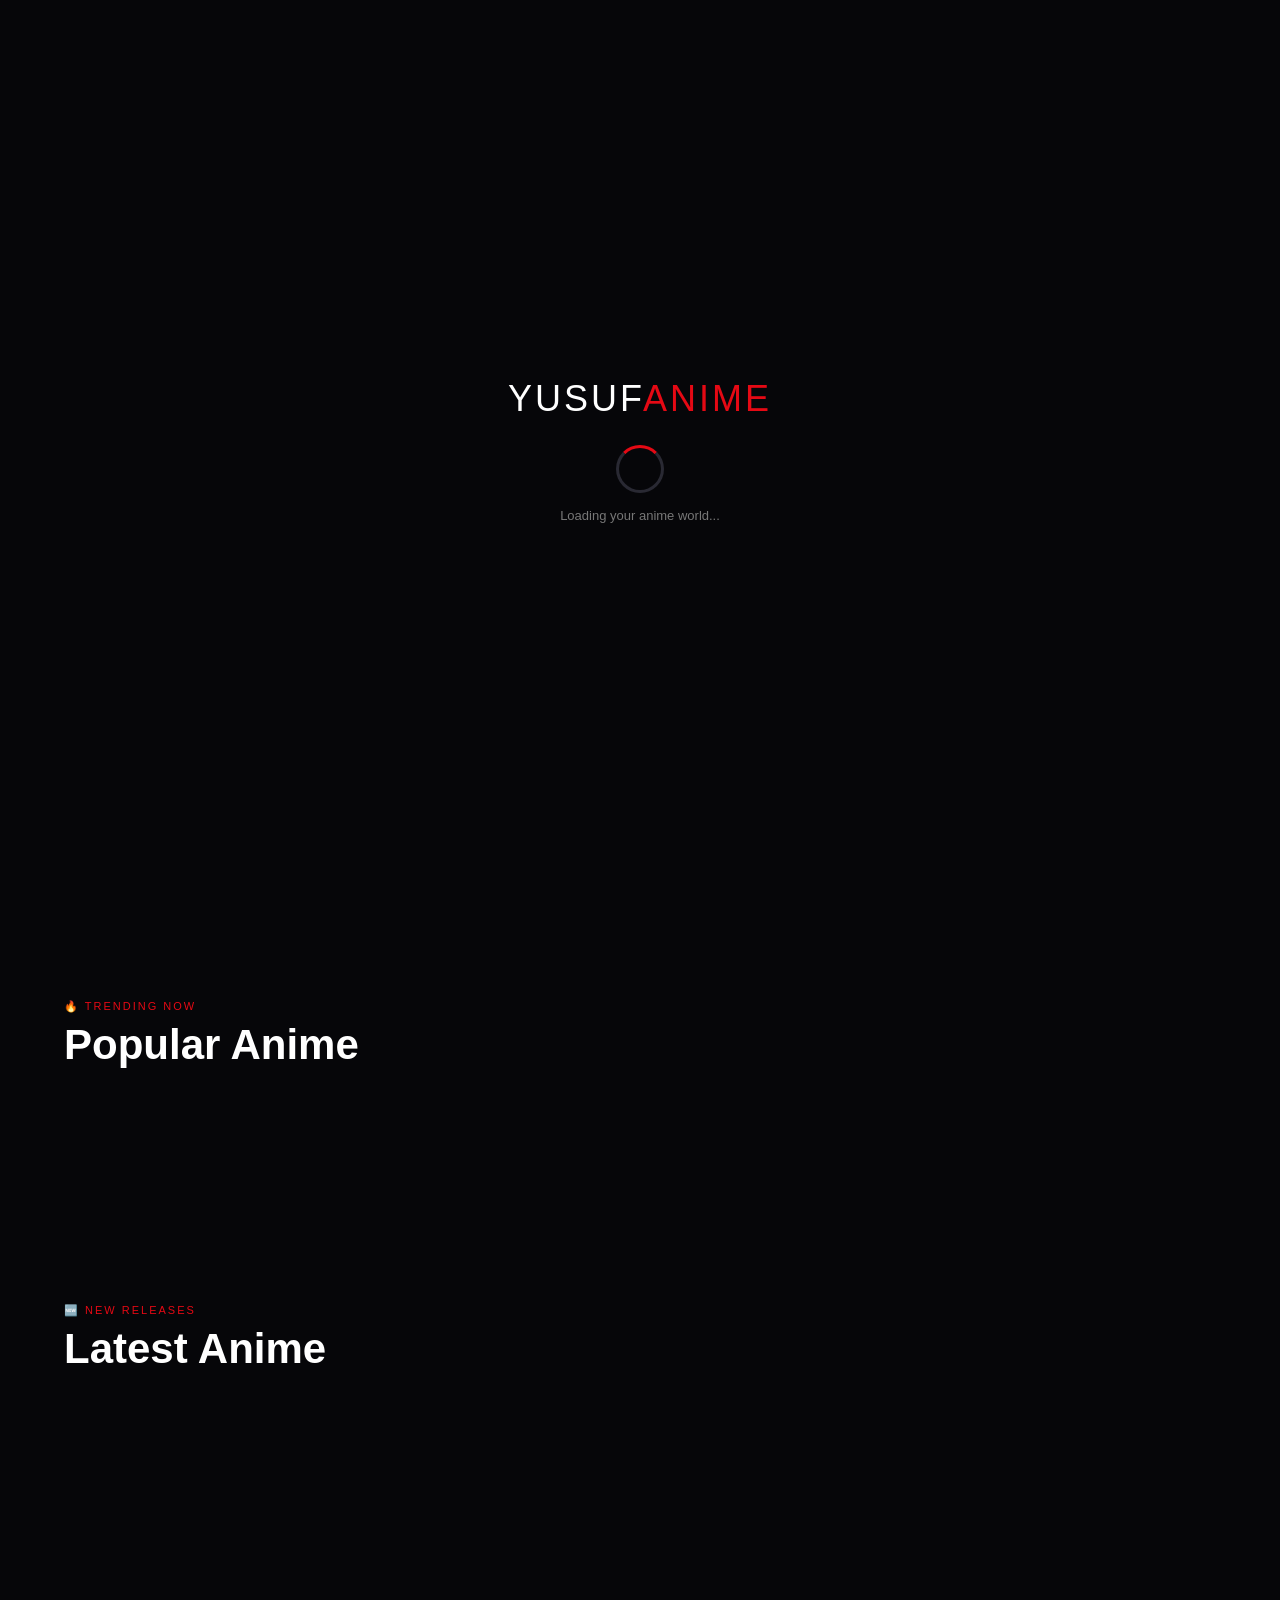
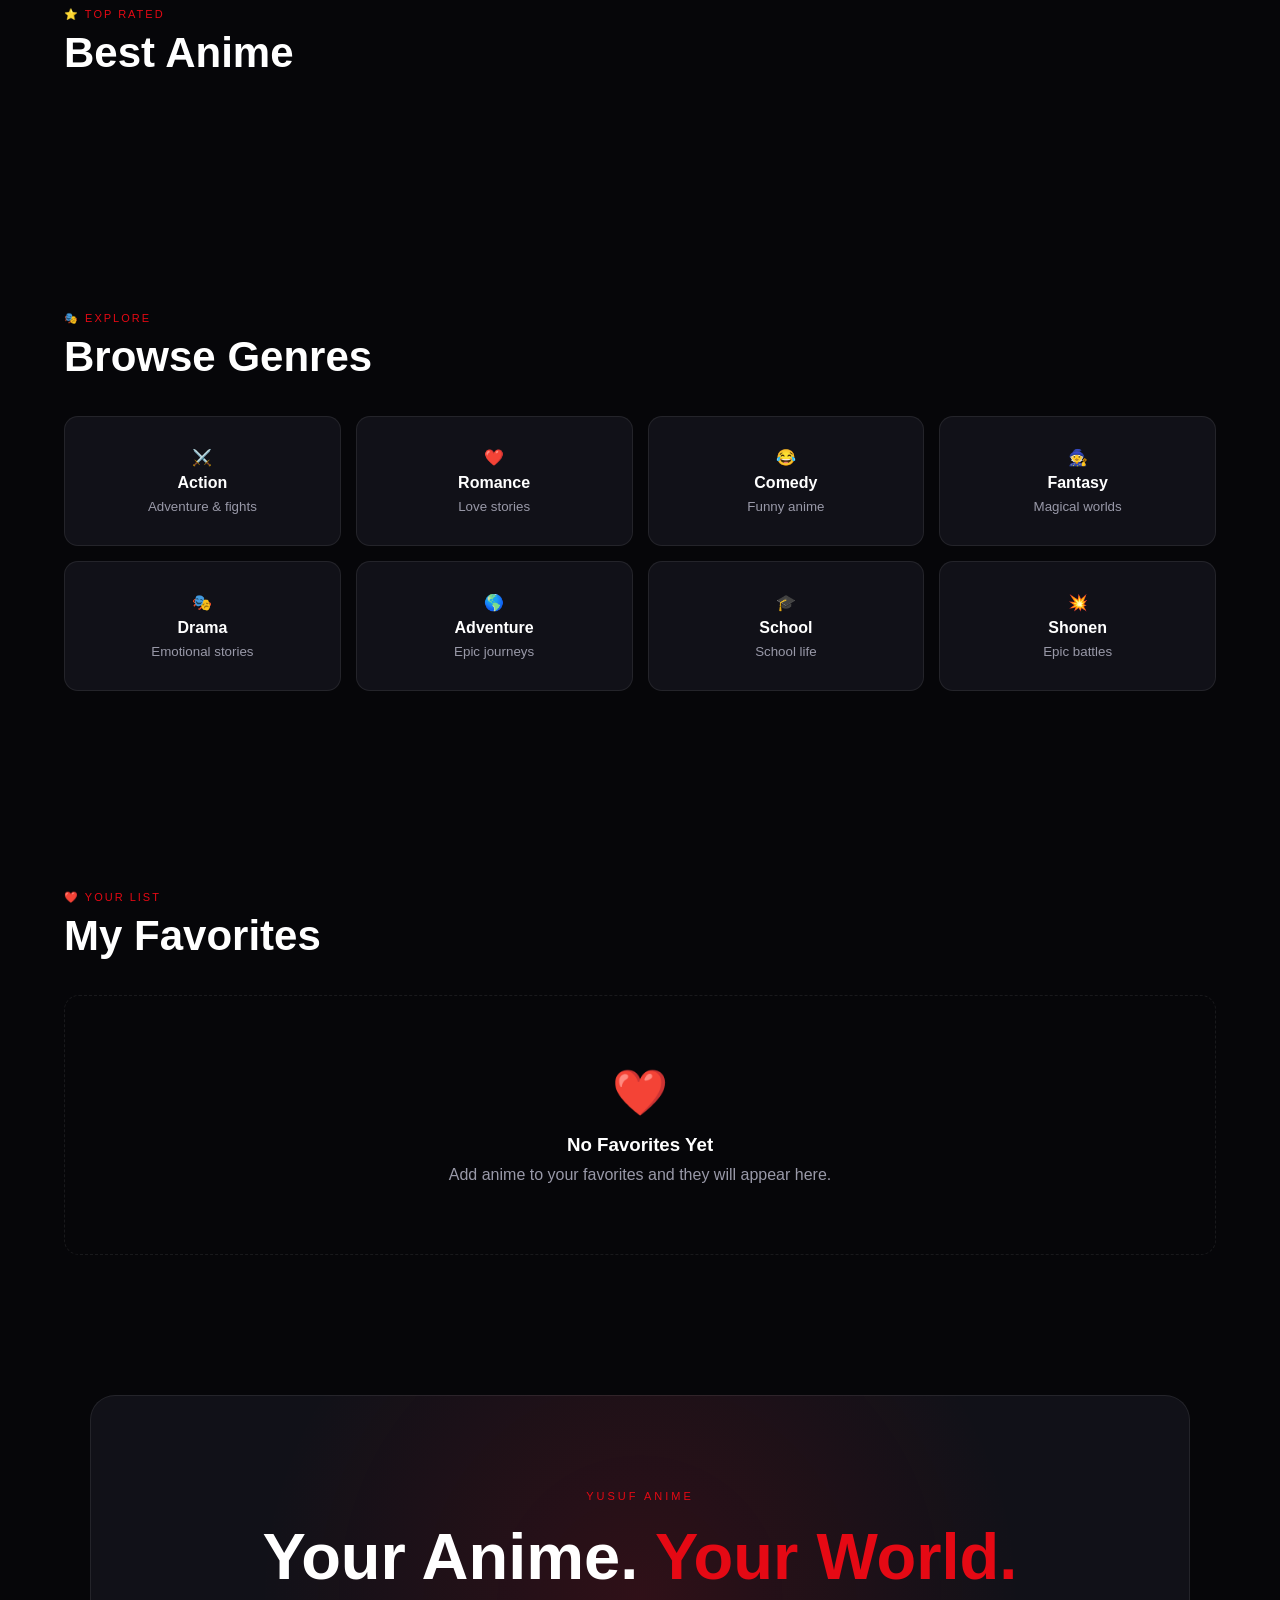
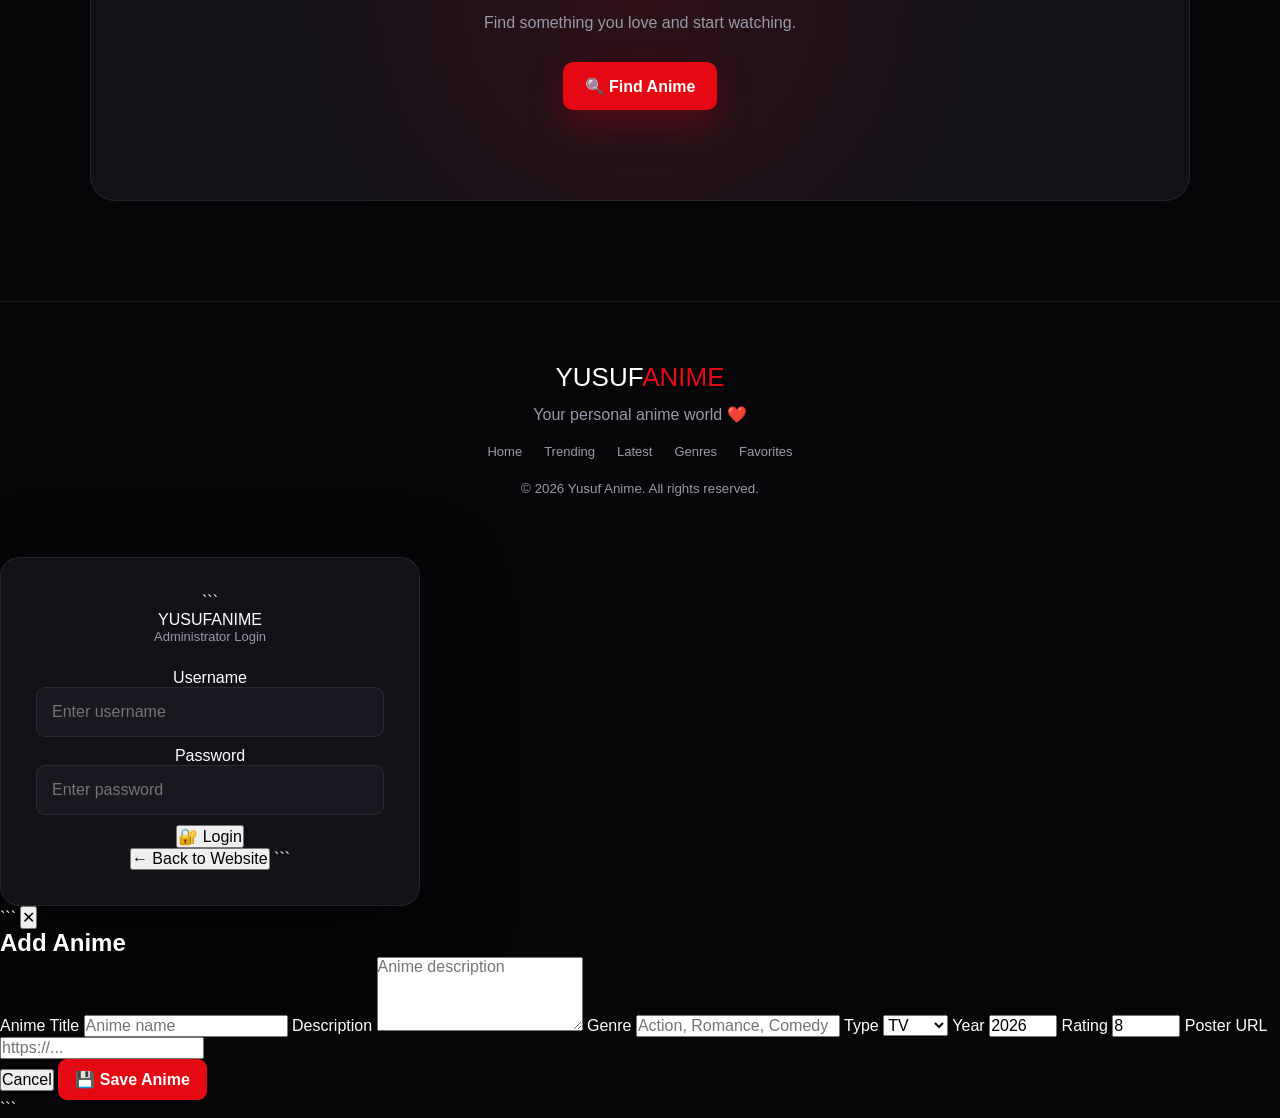
==== commit be52abcb: "Update index.html" ====
--- a/index.html
+++ b/index.html
@@ -1160,3 +1160,471 @@
   </div>
 
 </div>
+<!-- ================= ADMIN LOGIN ================= -->
+
+<div id="adminLoginPage" class="admin-overlay">
+
+  <div class="admin-login-box">
+
+```
+<div class="admin-brand">
+  YUSUF<span>ANIME</span>
+</div>
+
+<p class="admin-subtitle">Administrator Login</p>
+
+<form id="adminLoginForm">
+
+  <div class="admin-input-group">
+    <label for="adminUsername">Username</label>
+    <input
+      id="adminUsername"
+      type="text"
+      placeholder="Enter username"
+      autocomplete="username"
+      required
+    >
+  </div>
+
+  <div class="admin-input-group">
+    <label for="adminPassword">Password</label>
+    <input
+      id="adminPassword"
+      type="password"
+      placeholder="Enter password"
+      autocomplete="current-password"
+      required
+    >
+  </div>
+
+  <p id="adminLoginError" class="admin-error"></p>
+
+  <button type="submit" class="admin-login-btn">
+    🔐 Login
+  </button>
+
+</form>
+
+<button id="closeAdminLogin" class="admin-close-btn">
+  ← Back to Website
+</button>
+```
+
+  </div>
+
+</div>
+
+<!-- ================= ADMIN PANEL ================= -->
+
+<div id="adminPanel" class="admin-overlay">
+
+  <div class="admin-panel">
+
+```
+<!-- ADMIN HEADER -->
+
+<div class="admin-panel-header">
+
+  <div>
+    <div class="admin-brand">
+      YUSUF<span>ANIME</span>
+    </div>
+
+    <small>Administrator Dashboard</small>
+  </div>
+
+  <div class="admin-header-actions">
+
+    <button id="adminWebsiteButton">
+      🌐 Website
+    </button>
+
+    <button id="adminLogoutButton">
+      🚪 Logout
+    </button>
+
+  </div>
+
+</div>
+
+
+<!-- ADMIN NAVIGATION -->
+
+<div class="admin-tabs">
+
+  <button class="admin-tab active" data-admin-tab="dashboard">
+    📊 Dashboard
+  </button>
+
+  <button class="admin-tab" data-admin-tab="anime">
+    🎬 Anime
+  </button>
+
+  <button class="admin-tab" data-admin-tab="episodes">
+    📺 Episodes
+  </button>
+
+  <button class="admin-tab" data-admin-tab="settings">
+    ⚙️ Settings
+  </button>
+
+</div>
+
+
+<!-- DASHBOARD -->
+
+<section
+  id="adminDashboard"
+  class="admin-section active"
+>
+
+  <div class="admin-section-title">
+
+    <div>
+      <small>ADMIN PANEL</small>
+      <h2>Dashboard</h2>
+    </div>
+
+  </div>
+
+
+  <div class="admin-stats">
+
+    <div class="admin-stat-card">
+      <span>🎬</span>
+      <strong id="adminAnimeCount">0</strong>
+      <small>Total Anime</small>
+    </div>
+
+    <div class="admin-stat-card">
+      <span>📺</span>
+      <strong id="adminEpisodeCount">0</strong>
+      <small>Total Episodes</small>
+    </div>
+
+    <div class="admin-stat-card">
+      <span>❤️</span>
+      <strong id="adminFavoriteCount">0</strong>
+      <small>Favorites</small>
+    </div>
+
+    <div class="admin-stat-card">
+      <span>👁️</span>
+      <strong id="adminWatchCount">0</strong>
+      <small>Watched Episodes</small>
+    </div>
+
+  </div>
+
+
+  <div class="admin-dashboard-box">
+
+    <h3>Quick Actions</h3>
+
+    <div class="admin-quick-actions">
+
+      <button id="quickAddAnime">
+        ➕ Add Anime
+      </button>
+
+      <button id="quickManageAnime">
+        🎬 Manage Anime
+      </button>
+
+      <button id="quickManageEpisodes">
+        📺 Manage Episodes
+      </button>
+
+    </div>
+
+  </div>
+
+</section>
+
+
+<!-- ANIME MANAGEMENT -->
+
+<section
+  id="adminAnime"
+  class="admin-section"
+>
+
+  <div class="admin-section-title">
+
+    <div>
+      <small>CONTENT</small>
+      <h2>Manage Anime</h2>
+    </div>
+
+    <button id="addAnimeButton" class="admin-primary">
+      ➕ Add Anime
+    </button>
+
+  </div>
+
+
+  <div class="admin-search">
+
+    <input
+      id="adminAnimeSearch"
+      type="search"
+      placeholder="Search anime..."
+    >
+
+  </div>
+
+
+  <div
+    id="adminAnimeList"
+    class="admin-anime-list"
+  ></div>
+
+</section>
+
+
+<!-- EPISODE MANAGEMENT -->
+
+<section
+  id="adminEpisodes"
+  class="admin-section"
+>
+
+  <div class="admin-section-title">
+
+    <div>
+      <small>CONTENT</small>
+      <h2>Manage Episodes</h2>
+    </div>
+
+  </div>
+
+
+  <div class="admin-episode-form">
+
+    <select id="episodeAnimeSelect">
+      <option value="">Select Anime</option>
+    </select>
+
+    <input
+      id="episodeSeasonInput"
+      type="number"
+      min="1"
+      value="1"
+      placeholder="Season"
+    >
+
+    <input
+      id="episodeNumberInput"
+      type="number"
+      min="1"
+      value="1"
+      placeholder="Episode"
+    >
+
+    <input
+      id="episodeTitleInput"
+      type="text"
+      placeholder="Episode title"
+    >
+
+    <button id="addEpisodeButton" class="admin-primary">
+      ➕ Add Episode
+    </button>
+
+  </div>
+
+
+  <div
+    id="adminEpisodeList"
+    class="admin-anime-list"
+  ></div>
+
+</section>
+
+
+<!-- SETTINGS -->
+
+<section
+  id="adminSettings"
+  class="admin-section"
+>
+
+  <div class="admin-section-title">
+
+    <div>
+      <small>SYSTEM</small>
+      <h2>Settings</h2>
+    </div>
+
+  </div>
+
+
+  <div class="admin-settings-box">
+
+    <div>
+      <strong>Website Name</strong>
+      <p>Change the website title.</p>
+    </div>
+
+    <input
+      id="adminSiteName"
+      type="text"
+      value="YUSUF ANIME"
+    >
+
+  </div>
+
+
+  <div class="admin-settings-box">
+
+    <div>
+      <strong>Dark Mode</strong>
+      <p>Use dark theme for the website.</p>
+    </div>
+
+    <button id="adminThemeToggle">
+      🌙 Toggle Theme
+    </button>
+
+  </div>
+
+
+  <div class="admin-settings-danger">
+
+    <strong>Danger Zone</strong>
+
+    <p>
+      This removes all anime data created through the admin panel.
+    </p>
+
+    <button id="clearAnimeData">
+      🗑️ Clear Anime Data
+    </button>
+
+  </div>
+
+</section>
+```
+
+  </div>
+
+</div>
+
+<!-- ================= ADD / EDIT ANIME MODAL ================= -->
+
+<div id="animeEditorModal" class="admin-modal">
+
+  <div class="admin-editor">
+
+```
+<button
+  id="closeAnimeEditor"
+  class="admin-editor-close"
+>
+  ✕
+</button>
+
+<h2 id="animeEditorTitle">
+  Add Anime
+</h2>
+
+<form id="animeEditorForm">
+
+  <input type="hidden" id="editAnimeId">
+
+  <label>
+    Anime Title
+    <input
+      id="animeTitleInput"
+      type="text"
+      placeholder="Anime name"
+      required
+    >
+  </label>
+
+  <label>
+    Description
+    <textarea
+      id="animeDescriptionInput"
+      placeholder="Anime description"
+      rows="4"
+    ></textarea>
+  </label>
+
+  <label>
+    Genre
+    <input
+      id="animeGenreInput"
+      type="text"
+      placeholder="Action, Romance, Comedy"
+    >
+  </label>
+
+  <label>
+    Type
+    <select id="animeTypeInput">
+
+      <option value="TV">TV</option>
+      <option value="Movie">Movie</option>
+      <option value="OVA">OVA</option>
+
+    </select>
+  </label>
+
+  <label>
+    Year
+    <input
+      id="animeYearInput"
+      type="number"
+      min="1900"
+      max="2100"
+      value="2026"
+    >
+  </label>
+
+  <label>
+    Rating
+    <input
+      id="animeRatingInput"
+      type="number"
+      min="0"
+      max="10"
+      step="0.1"
+      value="8"
+    >
+  </label>
+
+  <label>
+    Poster URL
+    <input
+      id="animePosterInput"
+      type="url"
+      placeholder="https://..."
+    >
+  </label>
+
+  <div class="admin-editor-actions">
+
+    <button
+      type="button"
+      id="cancelAnimeEditor"
+      class="admin-secondary"
+    >
+      Cancel
+    </button>
+
+    <button
+      type="submit"
+      class="admin-primary"
+    >
+      💾 Save Anime
+    </button>
+
+  </div>
+
+</form>
+```
+
+  </div>
+
+</div>
--- a/style.css
+++ b/style.css
@@ -1882,3 +1882,878 @@
   }
 
 }
+/* =========================================================
+   YUSUF ANIME — ADMIN PANEL
+   Add this at the END of style.css
+========================================================= */
+
+.admin-panel {
+  position: fixed;
+  inset: 0;
+  z-index: 10000;
+
+  display: none;
+
+  background:
+    radial-gradient(
+      circle at 80% 10%,
+      rgba(229, 9, 20, .12),
+      transparent 35%
+    ),
+    var(--bg);
+
+  color: var(--text);
+
+  overflow: hidden;
+}
+
+.admin-panel.show {
+  display: flex;
+}
+
+
+/* ================= ADMIN SIDEBAR ================= */
+
+.admin-sidebar {
+  width: 250px;
+  min-width: 250px;
+  height: 100%;
+
+  display: flex;
+  flex-direction: column;
+
+  padding: 25px 15px;
+
+  background: rgba(10, 10, 15, .96);
+
+  border-right: 1px solid var(--border);
+
+  overflow-y: auto;
+}
+
+.admin-logo {
+  padding: 5px 12px 30px;
+
+  font-size: 22px;
+  font-weight: 900;
+  letter-spacing: 1px;
+}
+
+.admin-logo span {
+  color: var(--red);
+}
+
+
+/* ================= ADMIN NAV ================= */
+
+.admin-nav,
+.admin-logout {
+  width: 100%;
+
+  display: flex;
+  align-items: center;
+
+  gap: 12px;
+
+  padding: 13px 15px;
+
+  margin-bottom: 6px;
+
+  border: 1px solid transparent;
+  border-radius: 10px;
+
+  background: transparent;
+
+  color: #999;
+
+  text-align: left;
+
+  cursor: pointer;
+
+  transition: .25s;
+}
+
+.admin-nav:hover {
+  color: white;
+
+  background: rgba(255,255,255,.05);
+
+  border-color: var(--border);
+}
+
+.admin-nav.active {
+  color: white;
+
+  background: rgba(229,9,20,.12);
+
+  border-color: rgba(229,9,20,.25);
+}
+
+.admin-nav.active::before {
+  content: "";
+
+  width: 3px;
+  height: 22px;
+
+  border-radius: 10px;
+
+  background: var(--red);
+}
+
+
+/* ================= LOGOUT ================= */
+
+.admin-logout {
+  margin-top: auto;
+
+  color: #ff6570;
+
+  border-color: rgba(229,9,20,.15);
+}
+
+.admin-logout:hover {
+  background: rgba(229,9,20,.12);
+  border-color: var(--red);
+}
+
+
+/* ================= ADMIN MAIN ================= */
+
+.admin-main {
+  flex: 1;
+
+  min-width: 0;
+
+  height: 100%;
+
+  padding: 30px;
+
+  overflow-y: auto;
+}
+
+
+/* ================= TOP BAR ================= */
+
+.admin-topbar {
+  display: flex;
+
+  align-items: flex-start;
+  justify-content: space-between;
+
+  gap: 20px;
+
+  margin-bottom: 30px;
+
+  padding-bottom: 25px;
+
+  border-bottom: 1px solid var(--border);
+}
+
+.admin-topbar h1 {
+  margin: 0;
+
+  font-size: 32px;
+  font-weight: 800;
+}
+
+.admin-topbar p {
+  margin-top: 7px;
+
+  color: var(--muted);
+
+  font-size: 13px;
+}
+
+.admin-close {
+  width: 42px;
+  height: 42px;
+
+  border: 1px solid var(--border);
+  border-radius: 10px;
+
+  background: var(--card);
+
+  color: var(--text);
+
+  cursor: pointer;
+
+  transition: .25s;
+}
+
+.admin-close:hover {
+  border-color: var(--red);
+
+  color: var(--red);
+
+  transform: rotate(5deg);
+}
+
+
+/* ================= ADMIN PAGES ================= */
+
+.admin-page {
+  display: none;
+
+  animation: adminPageIn .25s ease;
+}
+
+.admin-page.active {
+  display: block;
+}
+
+@keyframes adminPageIn {
+  from {
+    opacity: 0;
+    transform: translateY(8px);
+  }
+
+  to {
+    opacity: 1;
+    transform: translateY(0);
+  }
+}
+
+
+/* ================= STATISTICS ================= */
+
+.admin-stats {
+  display: grid;
+
+  grid-template-columns:
+    repeat(4, minmax(0, 1fr));
+
+  gap: 15px;
+
+  margin-bottom: 25px;
+}
+
+.admin-stat {
+  position: relative;
+
+  padding: 22px;
+
+  border: 1px solid var(--border);
+
+  border-radius: 15px;
+
+  background: var(--card);
+
+  overflow: hidden;
+
+  transition: .25s;
+}
+
+.admin-stat:hover {
+  transform: translateY(-4px);
+
+  border-color: rgba(229,9,20,.35);
+}
+
+.admin-stat span {
+  display: block;
+
+  margin-bottom: 12px;
+
+  font-size: 25px;
+}
+
+.admin-stat strong {
+  display: block;
+
+  font-size: 30px;
+
+  color: var(--text);
+}
+
+.admin-stat small {
+  display: block;
+
+  margin-top: 5px;
+
+  color: var(--muted);
+}
+
+
+/* ================= ADMIN CARD ================= */
+
+.admin-card {
+  margin-bottom: 20px;
+
+  padding: 25px;
+
+  border: 1px solid var(--border);
+
+  border-radius: 15px;
+
+  background: var(--card);
+
+  box-shadow: 0 15px 40px rgba(0,0,0,.15);
+}
+
+.admin-card-header {
+  display: flex;
+
+  align-items: center;
+  justify-content: space-between;
+
+  gap: 15px;
+
+  margin-bottom: 20px;
+}
+
+.admin-card-header h2 {
+  font-size: 20px;
+}
+
+
+/* ================= ADMIN ACTIONS ================= */
+
+.admin-actions {
+  display: grid;
+
+  grid-template-columns:
+    repeat(3, 1fr);
+
+  gap: 12px;
+}
+
+.admin-actions button {
+  padding: 15px;
+
+  border: 1px solid var(--border);
+
+  border-radius: 10px;
+
+  background: rgba(255,255,255,.03);
+
+  color: var(--text);
+
+  cursor: pointer;
+
+  transition: .25s;
+}
+
+.admin-actions button:hover {
+  border-color: var(--red);
+
+  color: var(--red);
+
+  transform: translateY(-3px);
+}
+
+
+/* ================= PRIMARY ADMIN BUTTON ================= */
+
+.admin-primary {
+  padding: 11px 17px;
+
+  border: 0;
+
+  border-radius: 9px;
+
+  background: var(--red);
+
+  color: white;
+
+  font-weight: 700;
+
+  cursor: pointer;
+
+  transition: .25s;
+}
+
+.admin-primary:hover {
+  background: var(--red2);
+
+  transform: translateY(-2px);
+
+  box-shadow:
+    0 10px 25px rgba(229,9,20,.25);
+}
+
+
+/* ================= ANIME LIST ================= */
+
+#adminAnimeList,
+#adminEpisodeList,
+#adminUsersList {
+  display: flex;
+
+  flex-direction: column;
+
+  gap: 10px;
+}
+
+.admin-anime-item,
+.admin-episode-item,
+.admin-user-item {
+  display: flex;
+
+  align-items: center;
+  justify-content: space-between;
+
+  gap: 15px;
+
+  padding: 15px;
+
+  border: 1px solid var(--border);
+
+  border-radius: 11px;
+
+  background: rgba(255,255,255,.025);
+
+  transition: .2s;
+}
+
+.admin-anime-item:hover,
+.admin-episode-item:hover,
+.admin-user-item:hover {
+  border-color: rgba(229,9,20,.3);
+
+  background: rgba(229,9,20,.04);
+}
+
+.admin-item-info {
+  min-width: 0;
+}
+
+.admin-item-info strong {
+  display: block;
+
+  overflow: hidden;
+
+  text-overflow: ellipsis;
+
+  white-space: nowrap;
+}
+
+.admin-item-info small {
+  display: block;
+
+  margin-top: 5px;
+
+  color: var(--muted);
+}
+
+.admin-item-actions {
+  display: flex;
+
+  gap: 7px;
+
+  flex-shrink: 0;
+}
+
+.admin-item-actions button {
+  padding: 8px 11px;
+
+  border: 1px solid var(--border);
+
+  border-radius: 7px;
+
+  background: var(--card2);
+
+  color: var(--text);
+
+  cursor: pointer;
+}
+
+.admin-item-actions button:hover {
+  border-color: var(--red);
+
+  color: var(--red);
+}
+
+.admin-item-actions .delete {
+  color: #ff5b66;
+}
+
+
+/* ================= EMPTY ================= */
+
+.admin-empty {
+  padding: 45px 20px;
+
+  text-align: center;
+
+  color: var(--muted);
+
+  border: 1px dashed var(--border);
+
+  border-radius: 12px;
+}
+
+
+/* ================= SETTINGS ================= */
+
+.admin-card label {
+  display: block;
+
+  margin-bottom: 18px;
+
+  color: var(--muted);
+
+  font-size: 13px;
+}
+
+.admin-card input,
+.admin-card textarea {
+  width: 100%;
+
+  margin-top: 8px;
+
+  padding: 13px 14px;
+
+  border: 1px solid var(--border);
+
+  border-radius: 9px;
+
+  outline: none;
+
+  background: var(--bg2);
+
+  color: var(--text);
+
+  resize: vertical;
+
+  transition: .2s;
+}
+
+.admin-card textarea {
+  min-height: 120px;
+}
+
+.admin-card input:focus,
+.admin-card textarea:focus {
+  border-color: var(--red);
+
+  box-shadow:
+    0 0 0 3px rgba(229,9,20,.08);
+}
+
+
+/* =========================================================
+   ADMIN LOGIN
+========================================================= */
+
+.admin-login {
+  position: fixed;
+
+  inset: 0;
+
+  z-index: 11000;
+
+  display: none;
+
+  align-items: center;
+  justify-content: center;
+
+  padding: 20px;
+
+  background:
+    radial-gradient(
+      circle at center,
+      rgba(229,9,20,.12),
+      transparent 45%
+    ),
+    rgba(0,0,0,.94);
+
+  backdrop-filter: blur(20px);
+}
+
+.admin-login.show {
+  display: flex;
+}
+
+.admin-login-box {
+  width: min(420px, 100%);
+
+  padding: 35px;
+
+  border: 1px solid var(--border);
+
+  border-radius: 20px;
+
+  background: #111118;
+
+  box-shadow:
+    0 30px 80px rgba(0,0,0,.55);
+
+  text-align: center;
+
+  animation: adminLoginIn .3s ease;
+}
+
+@keyframes adminLoginIn {
+  from {
+    opacity: 0;
+    transform: translateY(20px) scale(.97);
+  }
+
+  to {
+    opacity: 1;
+    transform: translateY(0) scale(1);
+  }
+}
+
+.admin-login-logo {
+  margin-bottom: 25px;
+
+  font-size: 25px;
+
+  font-weight: 900;
+
+  letter-spacing: 1px;
+}
+
+.admin-login-logo span {
+  color: var(--red);
+}
+
+.admin-login-box h2 {
+  font-size: 27px;
+
+  margin-bottom: 8px;
+}
+
+.admin-login-box > p {
+  margin-bottom: 25px;
+
+  color: var(--muted);
+
+  font-size: 13px;
+}
+
+.admin-login-box input {
+  width: 100%;
+
+  height: 50px;
+
+  margin-bottom: 10px;
+
+  padding: 0 15px;
+
+  border: 1px solid var(--border);
+
+  border-radius: 9px;
+
+  outline: none;
+
+  background: #181820;
+
+  color: white;
+}
+
+.admin-login-box input:focus {
+  border-color: var(--red);
+}
+
+#adminLoginButton {
+  width: 100%;
+
+  height: 50px;
+
+  margin-top: 8px;
+
+  border: 0;
+
+  border-radius: 9px;
+
+  background: var(--red);
+
+  color: white;
+
+  font-weight: bold;
+
+  cursor: pointer;
+
+  transition: .25s;
+}
+
+#adminLoginButton:hover {
+  background: var(--red2);
+
+  transform: translateY(-2px);
+
+  box-shadow:
+    0 12px 30px rgba(229,9,20,.3);
+}
+
+.admin-login-error {
+  min-height: 20px;
+
+  margin-top: 12px;
+
+  color: #ff5965;
+
+  font-size: 12px;
+}
+
+
+/* ================= LIGHT MODE ================= */
+
+body.light .admin-sidebar {
+  background: rgba(255,255,255,.96);
+}
+
+body.light .admin-login {
+  background: rgba(255,255,255,.9);
+}
+
+body.light .admin-login-box {
+  background: white;
+}
+
+body.light .admin-login-box input {
+  background: #f5f5f7;
+
+  color: #111;
+}
+
+
+/* ================= MOBILE ADMIN ================= */
+
+@media (max-width: 900px) {
+
+  .admin-sidebar {
+    width: 210px;
+    min-width: 210px;
+  }
+
+  .admin-main {
+    padding: 22px;
+  }
+
+  .admin-stats {
+    grid-template-columns:
+      repeat(2, 1fr);
+  }
+
+  .admin-actions {
+    grid-template-columns:
+      1fr;
+  }
+
+}
+
+
+@media (max-width: 650px) {
+
+  .admin-panel {
+    flex-direction: column;
+  }
+
+  .admin-sidebar {
+    width: 100%;
+    min-width: 0;
+
+    height: auto;
+
+    padding: 12px;
+
+    flex-direction: row;
+
+    align-items: center;
+
+    overflow-x: auto;
+
+    border-right: 0;
+
+    border-bottom: 1px solid var(--border);
+  }
+
+  .admin-logo {
+    padding: 8px 15px;
+
+    flex-shrink: 0;
+
+    font-size: 17px;
+  }
+
+  .admin-nav {
+    width: auto;
+
+    flex-shrink: 0;
+
+    margin: 0;
+
+    padding: 10px 12px;
+  }
+
+  .admin-nav.active::before {
+    display: none;
+  }
+
+  .admin-logout {
+    width: auto;
+
+    margin: 0;
+
+    flex-shrink: 0;
+  }
+
+  .admin-main {
+    padding: 18px;
+
+    height: calc(100% - 70px);
+  }
+
+  .admin-topbar h1 {
+    font-size: 25px;
+  }
+
+  .admin-stats {
+    grid-template-columns:
+      repeat(2, 1fr);
+
+    gap: 10px;
+  }
+
+  .admin-stat {
+    padding: 16px;
+  }
+
+  .admin-stat strong {
+    font-size: 24px;
+  }
+
+  .admin-card {
+    padding: 17px;
+  }
+
+  .admin-card-header {
+    align-items: flex-start;
+
+    flex-direction: column;
+  }
+
+  .admin-anime-item,
+  .admin-episode-item,
+  .admin-user-item {
+    align-items: flex-start;
+
+    flex-direction: column;
+  }
+
+  .admin-item-actions {
+    width: 100%;
+  }
+
+  .admin-item-actions button {
+    flex: 1;
+  }
+
+}
+
+
+@media (max-width: 400px) {
+
+  .admin-stats {
+    grid-template-columns:
+      1fr;
+  }
+
+  .admin-login-box {
+    padding: 25px 20px;
+  }
+
+}
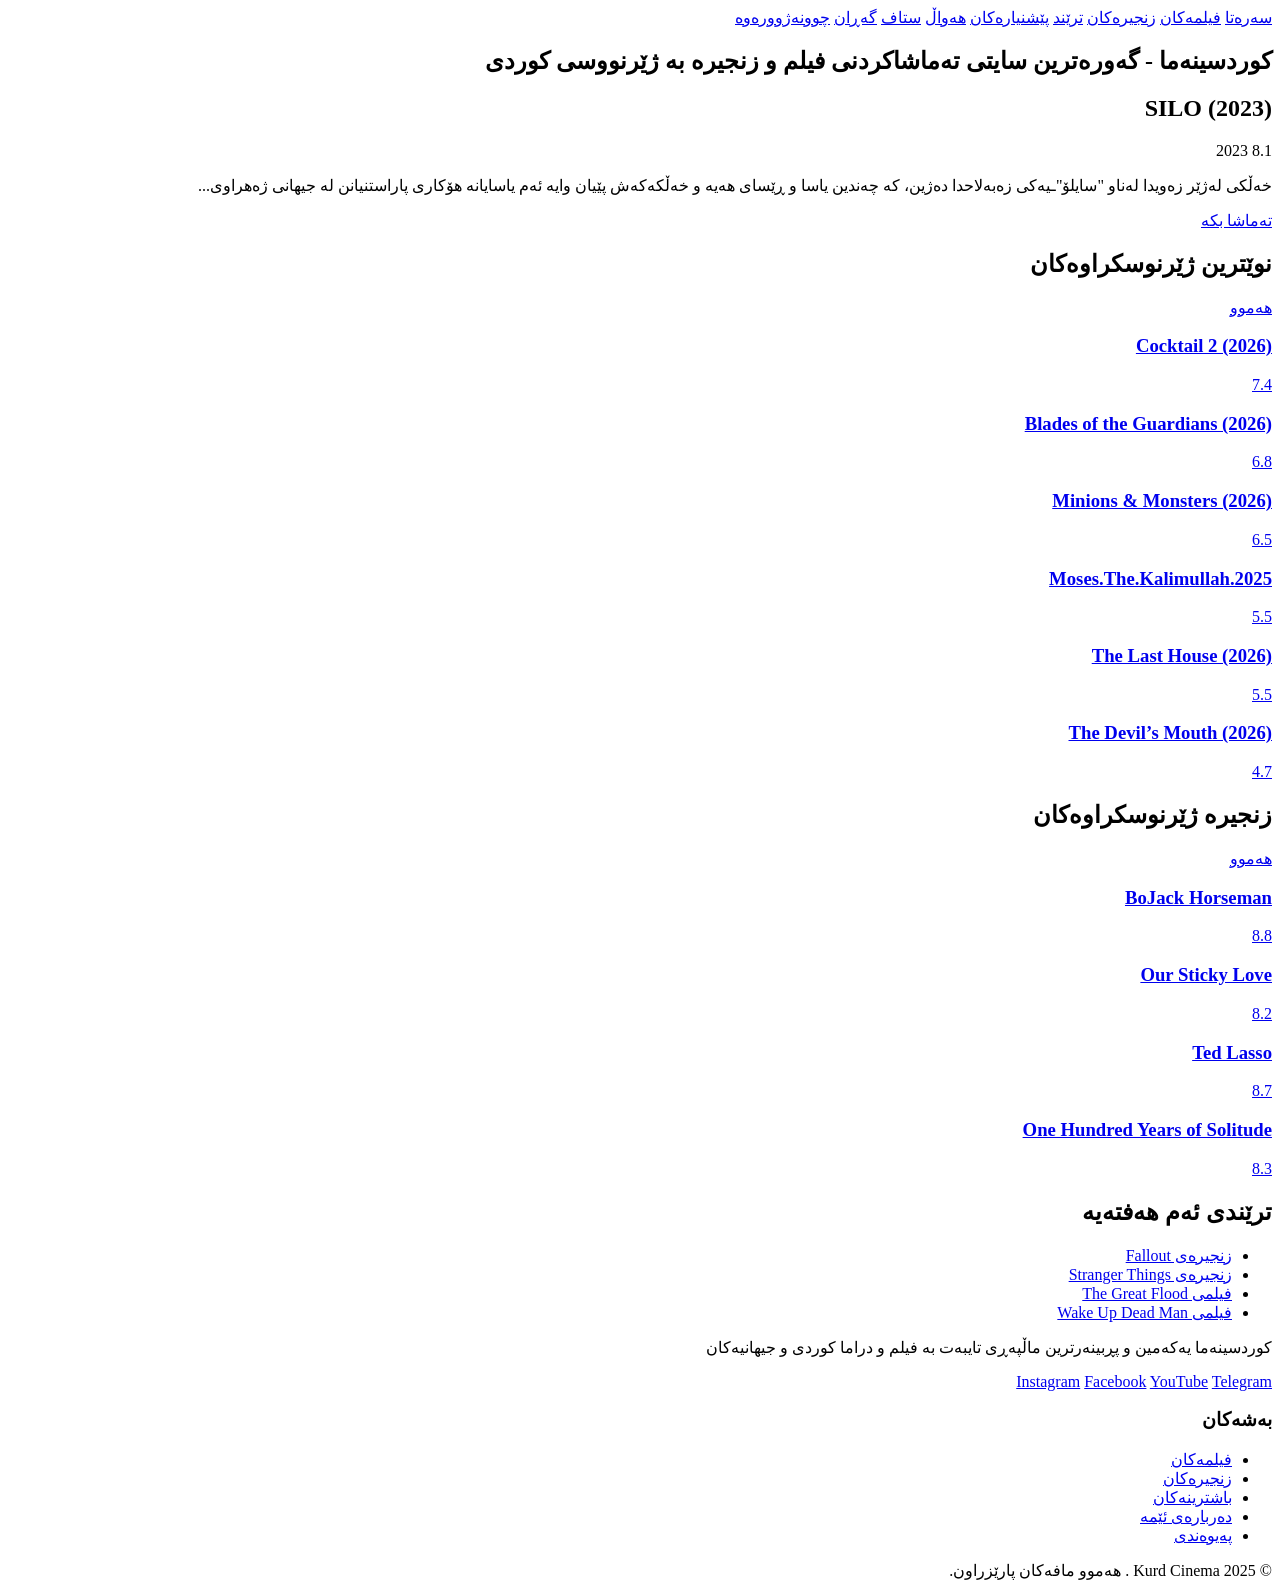
==== commit 4a99c77c: "Update index.html" ====
--- a/index.html
+++ b/index.html
@@ -1,1630 +1,149 @@
 <!DOCTYPE html>
-<html lang="en" dir="ltr">
+<html lang="ckb" dir="rtl">
+<head>
+    <meta charset="UTF-8">
+    <meta name="viewport" content="width=device-width, initial-scale=1.0">
+    <title>کوردسینەما | Kurd Cinema</title>
+</head>
+<body>
 
-<head>
-  <meta charset="UTF-8">
+    <header>
+        <nav>
+            <a href="https://kurdcinama.com/">سەرەتا</a>
+            <a href="https://kurdcinama.com/movies.aspx">فیلمەکان</a>
+            <a href="https://kurdcinama.com/drama.aspx">زنجیرەکان</a>
+            <a href="https://kurdcinama.com/Trending.aspx">ترێند</a>
+            <a href="https://kurdcinama.com/Suggestions.aspx">پێشنیارەکان</a>
+            <a href="https://kurdcinama.com/news.aspx?babet=news&amp;Nawnishan=%D9%87%DB%95%D9%88%D8%A7%DA%B5">هەواڵ</a>
+            <a href="https://kurdcinama.com/staff.aspx">ستاف</a>
+            <a href="https://kurdcinama.com/Search.aspx">گەڕان</a>
+            <a href="https://kurdcinama.com/Login.aspx">چوونەژوورەوە</a>
+        </nav>
+    </header>
 
-  <meta
-    name="viewport"
-    content="width=device-width, initial-scale=1.0"
-  >
+    <main>
+        <section class="hero">
+            <h1>کوردسینەما - گەورەترین سایتی تەماشاکردنی فیلم و زنجیرە بە ژێرنووسی کوردی</h1>
+            <article class="featured-item">
+                <h2>SILO (2023)</h2>
+                <span class="rating">8.1</span>
+                <span class="year">2023</span>
+                <p>خەڵکی لەژێر زەویدا لەناو "سایلۆ"ـیەکی زەبەلاحدا دەژین، کە چەندین یاسا و ڕێسای هەیە و خەڵکەکەش پێیان وایە ئەم یاسایانە هۆکاری پاراستنیانن لە جیهانی ژەهراوی...</p>
+                <a href="https://kurdcinama.com/Episodes.aspx?type=553">تەماشا بکە</a>
+            </article>
+        </section>
 
-  <meta
-    name="description"
-    content="YUSUF ANIME - Your personal anime world."
-  >
+        <section class="latest-movies">
+            <h2>نوێترین ژێرنوسکراوەکان</h2>
+            <a href="https://kurdcinama.com/movies.aspx">هەموو</a>
+            <div class="movie-grid">
+                <article>
+                    <a href="https://kurdcinama.com/moves-details.aspx?movieid=19720">
+                        <h3>Cocktail 2 (2026)</h3>
+                        <span>7.4</span>
+                    </a>
+                </article>
+                <article>
+                    <a href="https://kurdcinama.com/moves-details.aspx?movieid=19719">
+                        <h3>Blades of the Guardians (2026)</h3>
+                        <span>6.8</span>
+                    </a>
+                </article>
+                <article>
+                    <a href="https://kurdcinama.com/moves-details.aspx?movieid=19718">
+                        <h3>Minions &amp; Monsters (2026)</h3>
+                        <span>6.5</span>
+                    </a>
+                </article>
+                <article>
+                    <a href="https://kurdcinama.com/moves-details.aspx?movieid=19717">
+                        <h3>Moses.The.Kalimullah.2025</h3>
+                        <span>5.5</span>
+                    </a>
+                </article>
+                <article>
+                    <a href="https://kurdcinama.com/moves-details.aspx?movieid=19716">
+                        <h3>The Last House (2026)</h3>
+                        <span>5.5</span>
+                    </a>
+                </article>
+                <article>
+                    <a href="https://kurdcinama.com/moves-details.aspx?movieid=19715">
+                        <h3>The Devil’s Mouth (2026)</h3>
+                        <span>4.7</span>
+                    </a>
+                </article>
+            </div>
+        </section>
 
-  <title>YUSUF ANIME</title>
+        <section class="series-section">
+            <h2>زنجیرە ژێرنوسکراوەکان</h2>
+            <a href="https://kurdcinama.com/drama.aspx">هەموو</a>
+            <div class="series-grid">
+                <article>
+                    <a href="https://kurdcinama.com/episodes.aspx?type=5900">
+                        <h3>BoJack Horseman</h3>
+                        <span>8.8</span>
+                    </a>
+                </article>
+                <article>
+                    <a href="https://kurdcinama.com/episodes.aspx?type=5898">
+                        <h3>Our Sticky Love</h3>
+                        <span>8.2</span>
+                    </a>
+                </article>
+                <article>
+                    <a href="https://kurdcinama.com/episodes.aspx?type=603">
+                        <h3>Ted Lasso</h3>
+                        <span>8.7</span>
+                    </a>
+                </article>
+                <article>
+                    <a href="https://kurdcinama.com/episodes.aspx?type=2756">
+                        <h3>One Hundred Years of Solitude</h3>
+                        <span>8.3</span>
+                    </a>
+                </article>
+            </div>
+        </section>
 
-  <link rel="preconnect" href="https://fonts.googleapis.com">
+        <section class="trending-section">
+            <h2>ترێندی ئەم هەفتەیە</h2>
+            <ul>
+                <li><a href="https://kurdcinama.com/episodes.aspx?type=674">زنجیرەی Fallout</a></li>
+                <li><a href="https://kurdcinama.com/episodes.aspx?type=12">زنجیرەی Stranger Things</a></li>
+                <li><a href="https://kurdcinama.com/moves-details.aspx?movieid=5691">فیلمی The Great Flood</a></li>
+                <li><a href="https://kurdcinama.com/moves-details.aspx?movieid=18470">فیلمی Wake Up Dead Man</a></li>
+            </ul>
+        </section>
+    </main>
 
-  <link
-    href="https://fonts.googleapis.com/css2?family=Inter:wght@400;500;600;700;800;900&family=Righteous&display=swap"
-    rel="stylesheet"
-  >
-
-  <link
-    rel="stylesheet"
-    href="https://cdnjs.cloudflare.com/ajax/libs/font-awesome/6.5.1/css/all.min.css"
-  >
-
-  <link rel="stylesheet" href="style.css">
-</head>
-
-
-<body class="dark">
-
-  <!-- LOADER -->
-  <div id="loader">
-    <div class="loader-logo">
-      YUSUF<span>ANIME</span>
-    </div>
-
-    <div class="loader-ring"></div>
-
-    <p>Loading your anime world...</p>
-  </div>
-
-
-  <!-- HEADER -->
-  <header class="header">
-
-    <div class="header-inner">
-
-      <a href="#home" class="logo">
-        YUSUF<span>ANIME</span>
-      </a>
-
-
-      <nav class="desktop-nav">
-
-        <a href="#home" class="active">
-          Home
-        </a>
-
-        <a href="#trending">
-          Trending
-        </a>
-
-        <a href="#latest">
-          Latest
-        </a>
-
-        <a href="#genres">
-          Genres
-        </a>
-
-        <a href="#favorites">
-          Favorites
-        </a>
-
-      </nav>
-
-
-      <div class="header-actions">
-
-        <button
-          id="searchButton"
-          class="icon-button"
-          aria-label="Search"
-        >
-          <i class="fa-solid fa-magnifying-glass"></i>
-        </button>
-
-
-        <button
-          id="themeButton"
-          class="icon-button"
-          aria-label="Theme"
-        >
-          <i class="fa-solid fa-moon"></i>
-        </button>
-
-
-        <button
-          id="favoriteHeader"
-          class="icon-button"
-          aria-label="Favorites"
-        >
-          <i class="fa-solid fa-heart"></i>
-        </button>
-
-
-        <button
-          id="loginButton"
-          class="login-button"
-        >
-          <i class="fa-solid fa-user"></i>
-          <span>Login</span>
-        </button>
-
-
-        <button
-          id="menuButton"
-          class="mobile-only icon-button"
-          aria-label="Menu"
-        >
-          <i class="fa-solid fa-bars"></i>
-        </button>
-
-      </div>
-
-    </div>
-
-  </header>
-
-
-  <!-- MOBILE MENU -->
-  <div id="mobileMenu">
-
-    <div class="mobile-menu-top">
-
-      <strong>
-        YUSUF<span>ANIME</span>
-      </strong>
-
-      <button id="closeMenu">
-        <i class="fa-solid fa-xmark"></i>
-      </button>
-
-    </div>
-
-
-    <a href="#home">🏠 Home</a>
-    <a href="#trending">🔥 Trending</a>
-    <a href="#latest">🆕 Latest</a>
-    <a href="#genres">🎭 Genres</a>
-    <a href="#favorites">❤️ Favorites</a>
-    <a href="#admin">⚙️ Admin</a>
-
-  </div>
-
-
-  <!-- SEARCH MODAL -->
-  <div id="searchModal" class="modal">
-
-    <div class="search-box">
-
-      <button id="closeSearch" class="modal-close">
-        <i class="fa-solid fa-xmark"></i>
-      </button>
-
-      <h2>
-        <i class="fa-solid fa-magnifying-glass"></i>
-        Search Anime
-      </h2>
-
-      <div class="search-input">
-
-        <input
-          id="searchInput"
-          type="text"
-          placeholder="Search anime..."
-          autocomplete="off"
-        >
-
-        <button id="doSearch">
-          Search
-        </button>
-
-      </div>
-
-      <div id="searchResults"></div>
-
-    </div>
-
-  </div>
-
-
-  <!-- AUTH MODAL -->
-  <div id="authModal" class="modal">
-
-    <div class="auth-box">
-
-      <button id="closeAuth" class="modal-close">
-        <i class="fa-solid fa-xmark"></i>
-      </button>
-
-      <div class="auth-logo">
-        YUSUF<span>ANIME</span>
-      </div>
-
-      <h2 id="authTitle">
-        Welcome Back
-      </h2>
-
-      <p id="authSubtitle">
-        Login to continue.
-      </p>
-
-
-      <div id="registerNameBox" class="hidden">
-
-        <input
-          id="registerName"
-          type="text"
-          placeholder="Your name"
-        >
-
-      </div>
-
-
-      <input
-        id="authEmail"
-        type="email"
-        placeholder="Email"
-      >
-
-
-      <input
-        id="authPassword"
-        type="password"
-        placeholder="Password"
-      >
-
-
-      <button
-        id="authSubmit"
-        class="full-button"
-      >
-        Login
-      </button>
-
-
-      <button
-        id="switchAuth"
-        class="text-button"
-      >
-        Create an account
-      </button>
-
-
-      <button
-        id="adminLoginToggle"
-        class="admin-link"
-      >
-        Admin Login
-      </button>
-
-    </div>
-
-  </div>
-
-
-  <!-- MAIN -->
-  <main id="home">
-
-
-    <!-- HERO -->
-    <section class="hero">
-
-      <div class="hero-content">
-
-        <span class="hero-label">
-          ✨ WELCOME TO YUSUF ANIME
-        </span>
-
-        <h1>
-          Discover
-          <br>
-          <span>Anime World.</span>
-        </h1>
-
-        <p>
-          Discover your favorite anime, explore new stories,
-          save your favorites and enjoy your personal anime world.
-        </p>
-
-        <div class="hero-buttons">
-
-          <a
-            href="#trending"
-            class="btn-primary"
-          >
-            🔥 Explore Anime
-          </a>
-
-          <button
-            id="heroSearch"
-            class="btn-secondary"
-          >
-            🔍 Search Anime
-          </button>
-
+    <footer>
+        <div class="footer-info">
+            <p>کوردسینەما یەکەمین و پڕبینەرترین ماڵپەڕی تایبەت بە فیلم و دراما کوردی و جیهانیەکان</p>
+            <div class="social-links">
+                <a href="https://www.instagram.com/kurdcinema.official/">Instagram</a>
+                <a href="https://www.facebook.com/kurdcinema.officiall">Facebook</a>
+                <a href="https://www.youtube.com/channel/UCH7ULd3f3vHO1U5lJhSY8yQ">YouTube</a>
+                <a href="https://t.me/kurdcinamaplus">Telegram</a>
+            </div>
         </div>
 
-      </div>
-
-      <div class="hero-decoration"></div>
-
-    </section>
-
-
-    <!-- TRENDING -->
-    <section id="trending" class="section">
-
-      <div class="section-title">
-
-        <div>
-
-          <small>🔥 TRENDING NOW</small>
-
-          <h2>Popular Anime</h2>
-
+        <div class="footer-links">
+            <h3>بەشەکان</h3>
+            <ul>
+                <li><a href="https://kurdcinama.com/movies.aspx">فیلمەکان</a></li>
+                <li><a href="https://kurdcinama.com/drama.aspx">زنجیرەکان</a></li>
+                <li><a href="https://kurdcinama.com/TopRated.aspx">باشترینەکان</a></li>
+                <li><a href="https://kurdcinama.com/About.aspx">دەربارەی ئێمە</a></li>
+                <li><a href="https://kurdcinama.com/Contact.aspx">پەیوەندی</a></li>
+            </ul>
         </div>
 
-      </div>
-
-      <div
-        id="trendingGrid"
-        class="anime-grid"
-      ></div>
-
-    </section>
-
-
-    <!-- CONTINUE WATCHING -->
-    <section
-      id="continueSection"
-      class="section hidden"
-    >
-
-      <div class="section-title">
-
-        <div>
-
-          <small>▶️ CONTINUE WATCHING</small>
-
-          <h2>Continue Watching</h2>
-
+        <div class="copyright">
+            <p>© 2025 Kurd Cinema . هەموو مافەکان پارێزراون.</p>
         </div>
-
-      </div>
-
-      <div
-        id="continueGrid"
-        class="anime-grid"
-      ></div>
-
-    </section>
-
-
-    <!-- LATEST -->
-    <section id="latest" class="section">
-
-      <div class="section-title">
-
-        <div>
-
-          <small>🆕 NEW RELEASES</small>
-
-          <h2>Latest Anime</h2>
-
-        </div>
-
-      </div>
-
-      <div
-        id="latestGrid"
-        class="anime-grid"
-      ></div>
-
-    </section>
-
-
-    <!-- TOP -->
-    <section class="section">
-
-      <div class="section-title">
-
-        <div>
-
-          <small>⭐ TOP RATED</small>
-
-          <h2>Best Anime</h2>
-
-        </div>
-
-      </div>
-
-      <div
-        id="topGrid"
-        class="anime-grid"
-      ></div>
-
-    </section>
-
-
-    <!-- GENRES -->
-    <section id="genres" class="section">
-
-      <div class="section-title">
-
-        <div>
-
-          <small>🎭 EXPLORE</small>
-
-          <h2>Browse Genres</h2>
-
-        </div>
-
-      </div>
-
-
-      <div class="genre-grid">
-
-        <button data-genre="Action">
-          ⚔️
-          <strong>Action</strong>
-          <small>Adventure & fights</small>
-        </button>
-
-        <button data-genre="Romance">
-          ❤️
-          <strong>Romance</strong>
-          <small>Love stories</small>
-        </button>
-
-        <button data-genre="Comedy">
-          😂
-          <strong>Comedy</strong>
-          <small>Funny anime</small>
-        </button>
-
-        <button data-genre="Fantasy">
-          🧙
-          <strong>Fantasy</strong>
-          <small>Magical worlds</small>
-        </button>
-
-        <button data-genre="Drama">
-          🎭
-          <strong>Drama</strong>
-          <small>Emotional stories</small>
-        </button>
-
-        <button data-genre="Adventure">
-          🌎
-          <strong>Adventure</strong>
-          <small>Epic journeys</small>
-        </button>
-
-        <button data-genre="School">
-          🎓
-          <strong>School</strong>
-          <small>School life</small>
-        </button>
-
-        <button data-genre="Shonen">
-          💥
-          <strong>Shonen</strong>
-          <small>Epic battles</small>
-        </button>
-
-      </div>
-
-    </section>
-
-
-    <!-- FAVORITES -->
-    <section id="favorites" class="section">
-
-      <div class="section-title">
-
-        <div>
-
-          <small>❤️ YOUR LIST</small>
-
-          <h2>My Favorites</h2>
-
-        </div>
-
-      </div>
-
-
-      <div
-        id="favoritesGrid"
-        class="anime-grid"
-      ></div>
-
-
-      <div
-        id="emptyFavorites"
-        class="empty-state"
-      >
-
-        <div>❤️</div>
-
-        <h3>No Favorites Yet</h3>
-
-        <p>
-          Add anime to your favorites
-          and they will appear here.
-        </p>
-
-      </div>
-
-    </section>
-
-
-    <!-- CTA -->
-    <section class="cta">
-
-      <span>YUSUF ANIME</span>
-
-      <h2>
-        Your Anime.
-        <strong>Your World.</strong>
-      </h2>
-
-      <p>
-        Find something you love and start watching.
-      </p>
-
-      <button
-        id="ctaSearch"
-        class="btn-primary"
-      >
-        🔍 Find Anime
-      </button>
-
-    </section>
-
-  </main>
-
-
-  <!-- DETAILS -->
-  <div id="detailsPage" class="page-overlay">
-
-    <button
-      id="closeDetails"
-      class="back-button"
-    >
-      ← Back
-    </button>
-
-
-    <div class="details">
-
-      <div
-        id="detailsPoster"
-        class="details-poster"
-      ></div>
-
-
-      <div class="details-info">
-
-        <span id="detailsType">
-          TV
-        </span>
-
-        <h1 id="detailsTitle">
-          Anime
-        </h1>
-
-        <div id="detailsMeta"></div>
-
-        <p id="detailsDescription">
-          Description
-        </p>
-
-
-        <div class="details-actions">
-
-          <button
-            id="detailsPlay"
-            class="btn-primary"
-          >
-            ▶️ Watch Now
-          </button>
-
-          <button
-            id="detailsFavorite"
-            class="btn-secondary"
-          >
-            ♡ Add to Favorites
-          </button>
-
-        </div>
-
-      </div>
-
-    </div>
-
-
-    <div class="episodes-area">
-
-      <div class="episode-heading">
-
-        <h2>Episodes</h2>
-
-        <select id="seasonSelect"></select>
-
-      </div>
-
-      <div
-        id="episodeGrid"
-        class="episode-grid"
-      ></div>
-
-    </div>
-
-  </div>
-
-
-  <!-- WATCH -->
-  <div id="watchPage" class="page-overlay">
-
-    <button
-      id="closeWatch"
-      class="back-button"
-    >
-      ← Back
-    </button>
-
-
-    <div class="watch-container">
-
-      <div class="video-player">
-
-        <div class="video-screen">
-
-          <div class="player-play">
-            ▶
-          </div>
-
-          <h2 id="watchTitle">
-            Anime
-          </h2>
-
-          <p>
-            Demo player — add your legal video source here.
-          </p>
-
-        </div>
-
-      </div>
-
-
-      <div class="watch-controls">
-
-        <button id="previousEpisode">
-          ⏮ Previous
-        </button>
-
-        <button id="nextEpisode">
-          Next ⏭
-        </button>
-
-      </div>
-
-
-      <div class="watch-info">
-
-        <h2 id="watchAnime">
-          Anime
-        </h2>
-
-        <p id="watchEpisode">
-          Episode 1
-        </p>
-
-      </div>
-
-    </div>
-
-  </div>
-
-
-  <!-- ADMIN -->
-  <div id="adminPage" class="page-overlay">
-
-    <button
-      id="closeAdmin"
-      class="back-button"
-    >
-      ← Back
-    </button>
-
-
-    <div class="admin-container">
-
-      <div class="admin-header">
-
-        <div>
-
-          <small>ADMINISTRATION</small>
-
-          <h1>Admin Dashboard</h1>
-
-        </div>
-
-        <button
-          id="adminLogout"
-          class="btn-secondary"
-        >
-          Logout
-        </button>
-
-      </div>
-
-
-      <div class="admin-stats">
-
-        <div class="admin-stat">
-          <i class="fa-solid fa-film"></i>
-          <strong id="statAnime">0</strong>
-          <span>Anime</span>
-        </div>
-
-        <div class="admin-stat">
-          <i class="fa-solid fa-users"></i>
-          <strong id="statUsers">0</strong>
-          <span>Users</span>
-        </div>
-
-        <div class="admin-stat">
-          <i class="fa-solid fa-heart"></i>
-          <strong id="statFavorites">0</strong>
-          <span>Favorites</span>
-        </div>
-
-      </div>
-
-
-      <div class="admin-panel">
-
-        <div class="admin-panel-title">
-
-          <h2>Add Anime</h2>
-
-          <button
-            id="resetAnimeForm"
-            class="text-button"
-          >
-            Clear
-          </button>
-
-        </div>
-
-
-        <input
-          id="animeName"
-          type="text"
-          placeholder="Anime title"
-        >
-
-        <input
-          id="animePoster"
-          type="url"
-          placeholder="Poster image URL"
-        >
-
-        <input
-          id="animeYear"
-          type="number"
-          placeholder="Release year"
-        >
-
-        <input
-          id="animeRating"
-          type="number"
-          step="0.1"
-          min="0"
-          max="10"
-          placeholder="Rating 0-10"
-        >
-
-        <input
-          id="animeGenres"
-          type="text"
-          placeholder="Genres: Action, Fantasy, Romance"
-        >
-
-        <textarea
-          id="animeDescription"
-          placeholder="Anime description"
-        ></textarea>
-
-
-        <button
-          id="addAnimeButton"
-          class="full-button"
-        >
-          + Add Anime
-        </button>
-
-      </div>
-
-
-      <div class="admin-panel">
-
-        <h2>Anime Management</h2>
-
-        <div id="adminAnimeList"></div>
-
-      </div>
-
-    </div>
-
-  </div>
-
-
-  <!-- BACK TO TOP -->
-  <button
-    id="topButton"
-    aria-label="Back to top"
-  >
-    ↑
-  </button>
-
-
-  <!-- FOOTER -->
-  <footer>
-
-    <div class="footer-logo">
-      YUSUF<span>ANIME</span>
-    </div>
-
-    <p>
-      Your personal anime world ❤️
-    </p>
-
-    <div class="footer-links">
-
-      <a href="#home">Home</a>
-      <a href="#trending">Trending</a>
-      <a href="#latest">Latest</a>
-      <a href="#genres">Genres</a>
-      <a href="#favorites">Favorites</a>
-
-    </div>
-
-    <small>
-      © 2026 Yusuf Anime. All rights reserved.
-    </small>
-
-  </footer>
-
-
-  <script src="script.js"></script>
+    </footer>
 
 </body>
-
 </html>
-<!-- ================= ADMIN PANEL ================= -->
-
-<div id="adminPanel" class="admin-panel">
-
-  <div class="admin-sidebar">
-
-    <div class="admin-logo">
-      YUSUF<span>ADMIN</span>
-    </div>
-
-    <button class="admin-nav active" data-admin-page="dashboard">
-      📊 Dashboard
-    </button>
-
-    <button class="admin-nav" data-admin-page="anime">
-      🎬 Anime
-    </button>
-
-    <button class="admin-nav" data-admin-page="episodes">
-      📺 Episodes
-    </button>
-
-    <button class="admin-nav" data-admin-page="users">
-      👥 Users
-    </button>
-
-    <button class="admin-nav" data-admin-page="settings">
-      ⚙️ Settings
-    </button>
-
-    <button id="adminLogout" class="admin-logout">
-      🚪 Logout
-    </button>
-
-  </div>
-
-
-  <div class="admin-main">
-
-    <div class="admin-topbar">
-
-      <div>
-        <h1 id="adminPageTitle">Dashboard</h1>
-        <p>Welcome to YUSUF ANIME Admin Panel</p>
-      </div>
-
-      <button id="closeAdminPanel" class="admin-close">
-        ✕
-      </button>
-
-    </div>
-
-
-    <!-- DASHBOARD -->
-
-    <section
-      id="adminDashboard"
-      class="admin-page active"
-    >
-
-      <div class="admin-stats">
-
-        <div class="admin-stat">
-          <span>🎬</span>
-          <strong id="adminAnimeCount">0</strong>
-          <small>Total Anime</small>
-        </div>
-
-        <div class="admin-stat">
-          <span>📺</span>
-          <strong id="adminEpisodeCount">0</strong>
-          <small>Total Episodes</small>
-        </div>
-
-        <div class="admin-stat">
-          <span>❤️</span>
-          <strong id="adminFavoriteCount">0</strong>
-          <small>Favorites</small>
-        </div>
-
-        <div class="admin-stat">
-          <span>👥</span>
-          <strong id="adminUserCount">0</strong>
-          <small>Users</small>
-        </div>
-
-      </div>
-
-
-      <div class="admin-card">
-
-        <div class="admin-card-header">
-
-          <h2>Quick Actions</h2>
-
-        </div>
-
-        <div class="admin-actions">
-
-          <button id="adminAddAnime">
-            ➕ Add Anime
-          </button>
-
-          <button id="adminManageAnime">
-            🎬 Manage Anime
-          </button>
-
-          <button id="adminManageEpisodes">
-            📺 Manage Episodes
-          </button>
-
-        </div>
-
-      </div>
-
-    </section>
-
-
-    <!-- ANIME -->
-
-    <section
-      id="adminAnime"
-      class="admin-page"
-    >
-
-      <div class="admin-card">
-
-        <div class="admin-card-header">
-
-          <h2>Manage Anime</h2>
-
-          <button
-            id="addAnimeButton"
-            class="admin-primary"
-          >
-            ➕ Add Anime
-          </button>
-
-        </div>
-
-        <div id="adminAnimeList"></div>
-
-      </div>
-
-    </section>
-
-
-    <!-- EPISODES -->
-
-    <section
-      id="adminEpisodes"
-      class="admin-page"
-    >
-
-      <div class="admin-card">
-
-        <div class="admin-card-header">
-
-          <h2>Manage Episodes</h2>
-
-          <button
-            id="addEpisodeButton"
-            class="admin-primary"
-          >
-            ➕ Add Episode
-          </button>
-
-        </div>
-
-        <div id="adminEpisodeList"></div>
-
-      </div>
-
-    </section>
-
-
-    <!-- USERS -->
-
-    <section
-      id="adminUsers"
-      class="admin-page"
-    >
-
-      <div class="admin-card">
-
-        <div class="admin-card-header">
-          <h2>Users</h2>
-        </div>
-
-        <div id="adminUsersList">
-
-          <div class="admin-empty">
-            👥 No users available
-          </div>
-
-        </div>
-
-      </div>
-
-    </section>
-
-
-    <!-- SETTINGS -->
-
-    <section
-      id="adminSettings"
-      class="admin-page"
-    >
-
-      <div class="admin-card">
-
-        <div class="admin-card-header">
-          <h2>Site Settings</h2>
-        </div>
-
-        <label>
-          Site Name
-          <input
-            id="adminSiteName"
-            type="text"
-            value="YUSUF ANIME"
-          >
-        </label>
-
-        <label>
-          Site Description
-          <textarea id="adminSiteDescription">Your personal anime world ❤️</textarea>
-        </label>
-
-        <button
-          id="saveAdminSettings"
-          class="admin-primary"
-        >
-          💾 Save Settings
-        </button>
-
-      </div>
-
-    </section>
-
-  </div>
-
-</div>
-
-
-<!-- ADMIN LOGIN -->
-
-<div
-  id="adminLogin"
-  class="admin-login"
->
-
-  <div class="admin-login-box">
-
-    <div class="admin-login-logo">
-      YUSUF<span>ADMIN</span>
-    </div>
-
-    <h2>Admin Login</h2>
-
-    <p>Login to your dashboard</p>
-
-    <input
-      id="adminUsername"
-      type="text"
-      placeholder="Username"
-      autocomplete="username"
-    >
-
-    <input
-      id="adminPassword"
-      type="password"
-      placeholder="Password"
-      autocomplete="current-password"
-    >
-
-    <button id="adminLoginButton">
-      🔐 Login
-    </button>
-
-    <div
-      id="adminLoginError"
-      class="admin-login-error"
-    ></div>
-
-  </div>
-
-</div>
-<!-- ================= ADMIN LOGIN ================= -->
-
-<div id="adminLoginPage" class="admin-overlay">
-
-  <div class="admin-login-box">
-
-```
-<div class="admin-brand">
-  YUSUF<span>ANIME</span>
-</div>
-
-<p class="admin-subtitle">Administrator Login</p>
-
-<form id="adminLoginForm">
-
-  <div class="admin-input-group">
-    <label for="adminUsername">Username</label>
-    <input
-      id="adminUsername"
-      type="text"
-      placeholder="Enter username"
-      autocomplete="username"
-      required
-    >
-  </div>
-
-  <div class="admin-input-group">
-    <label for="adminPassword">Password</label>
-    <input
-      id="adminPassword"
-      type="password"
-      placeholder="Enter password"
-      autocomplete="current-password"
-      required
-    >
-  </div>
-
-  <p id="adminLoginError" class="admin-error"></p>
-
-  <button type="submit" class="admin-login-btn">
-    🔐 Login
-  </button>
-
-</form>
-
-<button id="closeAdminLogin" class="admin-close-btn">
-  ← Back to Website
-</button>
-```
-
-  </div>
-
-</div>
-
-<!-- ================= ADMIN PANEL ================= -->
-
-<div id="adminPanel" class="admin-overlay">
-
-  <div class="admin-panel">
-
-```
-<!-- ADMIN HEADER -->
-
-<div class="admin-panel-header">
-
-  <div>
-    <div class="admin-brand">
-      YUSUF<span>ANIME</span>
-    </div>
-
-    <small>Administrator Dashboard</small>
-  </div>
-
-  <div class="admin-header-actions">
-
-    <button id="adminWebsiteButton">
-      🌐 Website
-    </button>
-
-    <button id="adminLogoutButton">
-      🚪 Logout
-    </button>
-
-  </div>
-
-</div>
-
-
-<!-- ADMIN NAVIGATION -->
-
-<div class="admin-tabs">
-
-  <button class="admin-tab active" data-admin-tab="dashboard">
-    📊 Dashboard
-  </button>
-
-  <button class="admin-tab" data-admin-tab="anime">
-    🎬 Anime
-  </button>
-
-  <button class="admin-tab" data-admin-tab="episodes">
-    📺 Episodes
-  </button>
-
-  <button class="admin-tab" data-admin-tab="settings">
-    ⚙️ Settings
-  </button>
-
-</div>
-
-
-<!-- DASHBOARD -->
-
-<section
-  id="adminDashboard"
-  class="admin-section active"
->
-
-  <div class="admin-section-title">
-
-    <div>
-      <small>ADMIN PANEL</small>
-      <h2>Dashboard</h2>
-    </div>
-
-  </div>
-
-
-  <div class="admin-stats">
-
-    <div class="admin-stat-card">
-      <span>🎬</span>
-      <strong id="adminAnimeCount">0</strong>
-      <small>Total Anime</small>
-    </div>
-
-    <div class="admin-stat-card">
-      <span>📺</span>
-      <strong id="adminEpisodeCount">0</strong>
-      <small>Total Episodes</small>
-    </div>
-
-    <div class="admin-stat-card">
-      <span>❤️</span>
-      <strong id="adminFavoriteCount">0</strong>
-      <small>Favorites</small>
-    </div>
-
-    <div class="admin-stat-card">
-      <span>👁️</span>
-      <strong id="adminWatchCount">0</strong>
-      <small>Watched Episodes</small>
-    </div>
-
-  </div>
-
-
-  <div class="admin-dashboard-box">
-
-    <h3>Quick Actions</h3>
-
-    <div class="admin-quick-actions">
-
-      <button id="quickAddAnime">
-        ➕ Add Anime
-      </button>
-
-      <button id="quickManageAnime">
-        🎬 Manage Anime
-      </button>
-
-      <button id="quickManageEpisodes">
-        📺 Manage Episodes
-      </button>
-
-    </div>
-
-  </div>
-
-</section>
-
-
-<!-- ANIME MANAGEMENT -->
-
-<section
-  id="adminAnime"
-  class="admin-section"
->
-
-  <div class="admin-section-title">
-
-    <div>
-      <small>CONTENT</small>
-      <h2>Manage Anime</h2>
-    </div>
-
-    <button id="addAnimeButton" class="admin-primary">
-      ➕ Add Anime
-    </button>
-
-  </div>
-
-
-  <div class="admin-search">
-
-    <input
-      id="adminAnimeSearch"
-      type="search"
-      placeholder="Search anime..."
-    >
-
-  </div>
-
-
-  <div
-    id="adminAnimeList"
-    class="admin-anime-list"
-  ></div>
-
-</section>
-
-
-<!-- EPISODE MANAGEMENT -->
-
-<section
-  id="adminEpisodes"
-  class="admin-section"
->
-
-  <div class="admin-section-title">
-
-    <div>
-      <small>CONTENT</small>
-      <h2>Manage Episodes</h2>
-    </div>
-
-  </div>
-
-
-  <div class="admin-episode-form">
-
-    <select id="episodeAnimeSelect">
-      <option value="">Select Anime</option>
-    </select>
-
-    <input
-      id="episodeSeasonInput"
-      type="number"
-      min="1"
-      value="1"
-      placeholder="Season"
-    >
-
-    <input
-      id="episodeNumberInput"
-      type="number"
-      min="1"
-      value="1"
-      placeholder="Episode"
-    >
-
-    <input
-      id="episodeTitleInput"
-      type="text"
-      placeholder="Episode title"
-    >
-
-    <button id="addEpisodeButton" class="admin-primary">
-      ➕ Add Episode
-    </button>
-
-  </div>
-
-
-  <div
-    id="adminEpisodeList"
-    class="admin-anime-list"
-  ></div>
-
-</section>
-
-
-<!-- SETTINGS -->
-
-<section
-  id="adminSettings"
-  class="admin-section"
->
-
-  <div class="admin-section-title">
-
-    <div>
-      <small>SYSTEM</small>
-      <h2>Settings</h2>
-    </div>
-
-  </div>
-
-
-  <div class="admin-settings-box">
-
-    <div>
-      <strong>Website Name</strong>
-      <p>Change the website title.</p>
-    </div>
-
-    <input
-      id="adminSiteName"
-      type="text"
-      value="YUSUF ANIME"
-    >
-
-  </div>
-
-
-  <div class="admin-settings-box">
-
-    <div>
-      <strong>Dark Mode</strong>
-      <p>Use dark theme for the website.</p>
-    </div>
-
-    <button id="adminThemeToggle">
-      🌙 Toggle Theme
-    </button>
-
-  </div>
-
-
-  <div class="admin-settings-danger">
-
-    <strong>Danger Zone</strong>
-
-    <p>
-      This removes all anime data created through the admin panel.
-    </p>
-
-    <button id="clearAnimeData">
-      🗑️ Clear Anime Data
-    </button>
-
-  </div>
-
-</section>
-```
-
-  </div>
-
-</div>
-
-<!-- ================= ADD / EDIT ANIME MODAL ================= -->
-
-<div id="animeEditorModal" class="admin-modal">
-
-  <div class="admin-editor">
-
-```
-<button
-  id="closeAnimeEditor"
-  class="admin-editor-close"
->
-  ✕
-</button>
-
-<h2 id="animeEditorTitle">
-  Add Anime
-</h2>
-
-<form id="animeEditorForm">
-
-  <input type="hidden" id="editAnimeId">
-
-  <label>
-    Anime Title
-    <input
-      id="animeTitleInput"
-      type="text"
-      placeholder="Anime name"
-      required
-    >
-  </label>
-
-  <label>
-    Description
-    <textarea
-      id="animeDescriptionInput"
-      placeholder="Anime description"
-      rows="4"
-    ></textarea>
-  </label>
-
-  <label>
-    Genre
-    <input
-      id="animeGenreInput"
-      type="text"
-      placeholder="Action, Romance, Comedy"
-    >
-  </label>
-
-  <label>
-    Type
-    <select id="animeTypeInput">
-
-      <option value="TV">TV</option>
-      <option value="Movie">Movie</option>
-      <option value="OVA">OVA</option>
-
-    </select>
-  </label>
-
-  <label>
-    Year
-    <input
-      id="animeYearInput"
-      type="number"
-      min="1900"
-      max="2100"
-      value="2026"
-    >
-  </label>
-
-  <label>
-    Rating
-    <input
-      id="animeRatingInput"
-      type="number"
-      min="0"
-      max="10"
-      step="0.1"
-      value="8"
-    >
-  </label>
-
-  <label>
-    Poster URL
-    <input
-      id="animePosterInput"
-      type="url"
-      placeholder="https://..."
-    >
-  </label>
-
-  <div class="admin-editor-actions">
-
-    <button
-      type="button"
-      id="cancelAnimeEditor"
-      class="admin-secondary"
-    >
-      Cancel
-    </button>
-
-    <button
-      type="submit"
-      class="admin-primary"
-    >
-      💾 Save Anime
-    </button>
-
-  </div>
-
-</form>
-```
-
-  </div>
-
-</div>
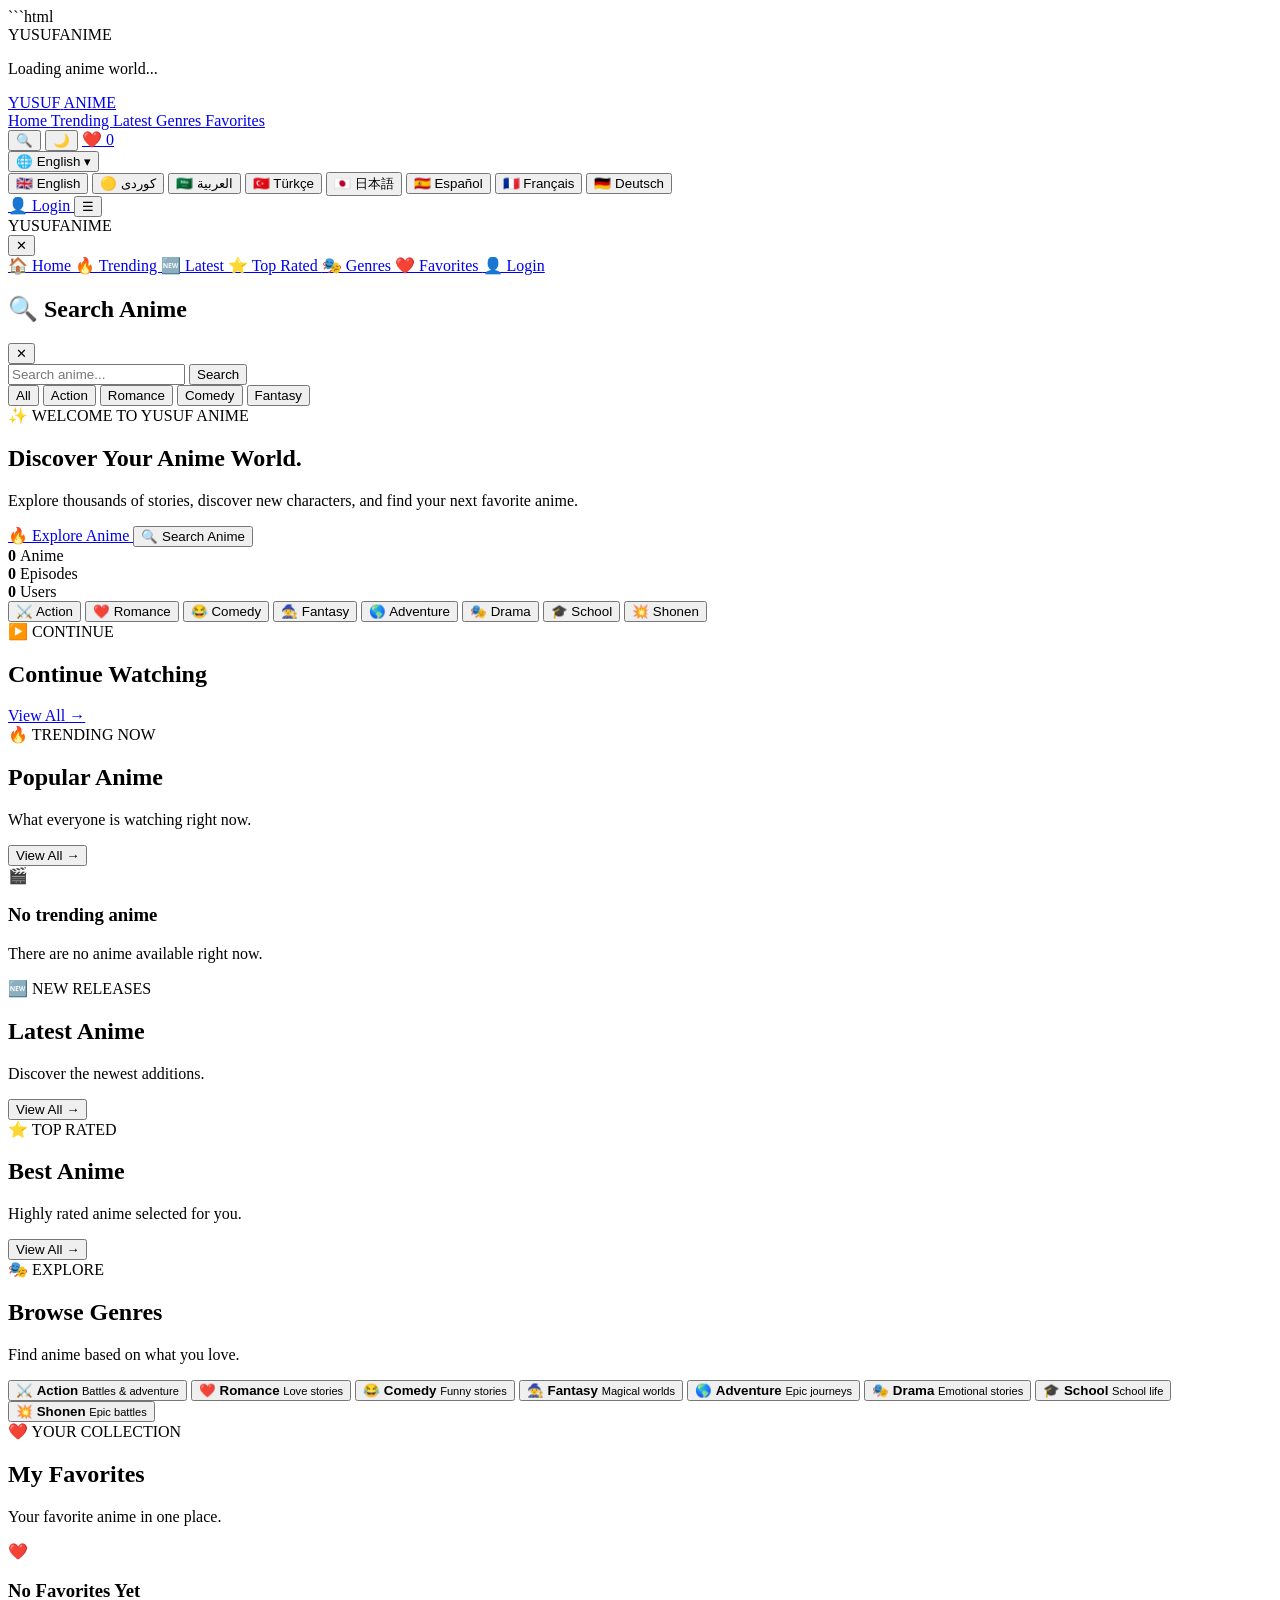
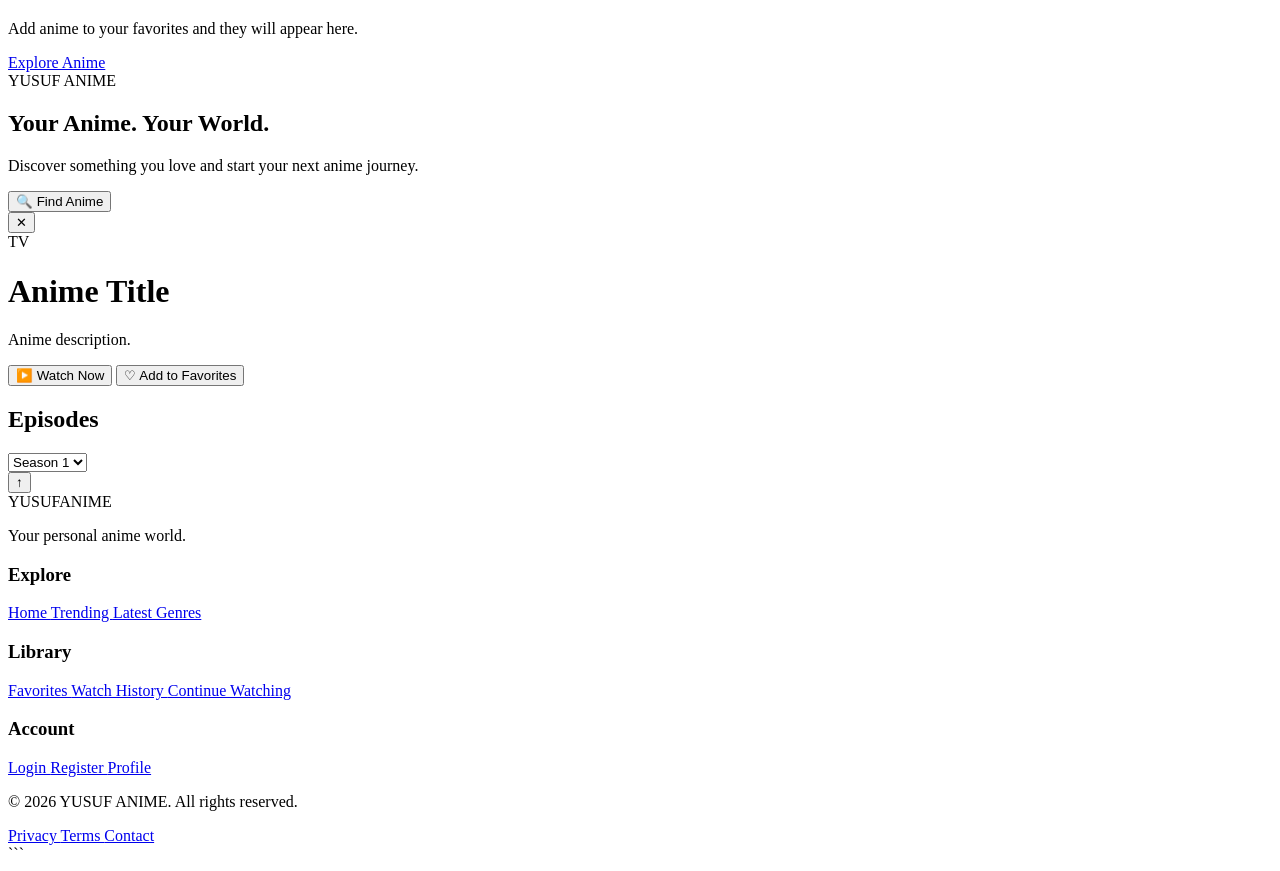
==== commit 06612a2e: "Update print statement from 'Hello' to 'Goodbye'" ====
--- a/index.html
+++ b/index.html
@@ -1,149 +1,1472 @@
+```html
 <!DOCTYPE html>
-<html lang="ckb" dir="rtl">
+<html lang="en" dir="ltr">
 <head>
-    <meta charset="UTF-8">
-    <meta name="viewport" content="width=device-width, initial-scale=1.0">
-    <title>کوردسینەما | Kurd Cinema</title>
+  <meta charset="UTF-8">
+
+  <meta
+    name="viewport"
+    content="width=device-width, initial-scale=1.0"
+  >
+
+  <meta
+    name="description"
+    content="YUSUF ANIME — Discover, explore and watch your favorite anime."
+  >
+
+  <meta
+    name="theme-color"
+    content="#0b0b12"
+  >
+
+  <title>YUSUF ANIME</title>
+
+  <link rel="stylesheet" href="css/style.css">
+  <link rel="stylesheet" href="css/responsive.css">
 </head>
+
 <body>
 
-    <header>
-        <nav>
-            <a href="https://kurdcinama.com/">سەرەتا</a>
-            <a href="https://kurdcinama.com/movies.aspx">فیلمەکان</a>
-            <a href="https://kurdcinama.com/drama.aspx">زنجیرەکان</a>
-            <a href="https://kurdcinama.com/Trending.aspx">ترێند</a>
-            <a href="https://kurdcinama.com/Suggestions.aspx">پێشنیارەکان</a>
-            <a href="https://kurdcinama.com/news.aspx?babet=news&amp;Nawnishan=%D9%87%DB%95%D9%88%D8%A7%DA%B5">هەواڵ</a>
-            <a href="https://kurdcinama.com/staff.aspx">ستاف</a>
-            <a href="https://kurdcinama.com/Search.aspx">گەڕان</a>
-            <a href="https://kurdcinama.com/Login.aspx">چوونەژوورەوە</a>
-        </nav>
-    </header>
-
-    <main>
-        <section class="hero">
-            <h1>کوردسینەما - گەورەترین سایتی تەماشاکردنی فیلم و زنجیرە بە ژێرنووسی کوردی</h1>
-            <article class="featured-item">
-                <h2>SILO (2023)</h2>
-                <span class="rating">8.1</span>
-                <span class="year">2023</span>
-                <p>خەڵکی لەژێر زەویدا لەناو "سایلۆ"ـیەکی زەبەلاحدا دەژین، کە چەندین یاسا و ڕێسای هەیە و خەڵکەکەش پێیان وایە ئەم یاسایانە هۆکاری پاراستنیانن لە جیهانی ژەهراوی...</p>
-                <a href="https://kurdcinama.com/Episodes.aspx?type=553">تەماشا بکە</a>
-            </article>
-        </section>
-
-        <section class="latest-movies">
-            <h2>نوێترین ژێرنوسکراوەکان</h2>
-            <a href="https://kurdcinama.com/movies.aspx">هەموو</a>
-            <div class="movie-grid">
-                <article>
-                    <a href="https://kurdcinama.com/moves-details.aspx?movieid=19720">
-                        <h3>Cocktail 2 (2026)</h3>
-                        <span>7.4</span>
-                    </a>
-                </article>
-                <article>
-                    <a href="https://kurdcinama.com/moves-details.aspx?movieid=19719">
-                        <h3>Blades of the Guardians (2026)</h3>
-                        <span>6.8</span>
-                    </a>
-                </article>
-                <article>
-                    <a href="https://kurdcinama.com/moves-details.aspx?movieid=19718">
-                        <h3>Minions &amp; Monsters (2026)</h3>
-                        <span>6.5</span>
-                    </a>
-                </article>
-                <article>
-                    <a href="https://kurdcinama.com/moves-details.aspx?movieid=19717">
-                        <h3>Moses.The.Kalimullah.2025</h3>
-                        <span>5.5</span>
-                    </a>
-                </article>
-                <article>
-                    <a href="https://kurdcinama.com/moves-details.aspx?movieid=19716">
-                        <h3>The Last House (2026)</h3>
-                        <span>5.5</span>
-                    </a>
-                </article>
-                <article>
-                    <a href="https://kurdcinama.com/moves-details.aspx?movieid=19715">
-                        <h3>The Devil’s Mouth (2026)</h3>
-                        <span>4.7</span>
-                    </a>
-                </article>
+  <!-- =========================
+       LOADING SCREEN
+  ========================== -->
+
+  <div id="appLoader" class="app-loader">
+
+    <div class="loader-content">
+
+      <div class="loader-logo">
+        YUSUF<span>ANIME</span>
+      </div>
+
+      <div class="loader-spinner"></div>
+
+      <p>Loading anime world...</p>
+
+    </div>
+
+  </div>
+
+
+  <!-- =========================
+       HEADER
+  ========================== -->
+
+  <header class="site-header">
+
+    <div class="header-container">
+
+      <a
+        href="#home"
+        class="brand"
+        aria-label="YUSUF ANIME Home"
+      >
+        <span class="brand-main">YUSUF</span>
+        <span class="brand-accent">ANIME</span>
+      </a>
+
+
+      <!-- Desktop Navigation -->
+
+      <nav
+        id="desktopNavigation"
+        class="desktop-navigation"
+        aria-label="Main navigation"
+      >
+
+        <a
+          href="#home"
+          class="nav-link active"
+          data-section="home"
+        >
+          Home
+        </a>
+
+        <a
+          href="#trending"
+          class="nav-link"
+          data-section="trending"
+        >
+          Trending
+        </a>
+
+        <a
+          href="#latest"
+          class="nav-link"
+          data-section="latest"
+        >
+          Latest
+        </a>
+
+        <a
+          href="#genres"
+          class="nav-link"
+          data-section="genres"
+        >
+          Genres
+        </a>
+
+        <a
+          href="#favorites"
+          class="nav-link"
+          data-section="favorites"
+        >
+          Favorites
+        </a>
+
+      </nav>
+
+
+      <!-- Header Actions -->
+
+      <div class="header-actions">
+
+        <button
+          id="openSearchButton"
+          class="icon-button"
+          type="button"
+          aria-label="Search"
+          title="Search"
+        >
+          🔍
+        </button>
+
+
+        <button
+          id="themeToggle"
+          class="icon-button"
+          type="button"
+          aria-label="Toggle theme"
+          title="Theme"
+        >
+          🌙
+        </button>
+
+
+        <a
+          href="#favorites"
+          id="headerFavoritesButton"
+          class="icon-button"
+          aria-label="Favorites"
+          title="Favorites"
+        >
+          ❤️
+
+          <span
+            id="headerFavoritesCount"
+            class="notification-count hidden"
+          >
+            0
+          </span>
+
+        </a>
+
+
+        <!-- Language -->
+
+        <div class="language-selector">
+
+          <button
+            id="languageButton"
+            class="language-button"
+            type="button"
+            aria-expanded="false"
+          >
+            🌐
+
+            <span id="selectedLanguage">
+              English
+            </span>
+
+            <span>
+              ▾
+            </span>
+          </button>
+
+
+          <div
+            id="languageDropdown"
+            class="language-dropdown"
+          >
+
+            <button
+              type="button"
+              data-language="en"
+            >
+              🇬🇧 English
+            </button>
+
+            <button
+              type="button"
+              data-language="ku"
+            >
+              🟡 کوردی
+            </button>
+
+            <button
+              type="button"
+              data-language="ar"
+            >
+              🇸🇦 العربية
+            </button>
+
+            <button
+              type="button"
+              data-language="tr"
+            >
+              🇹🇷 Türkçe
+            </button>
+
+            <button
+              type="button"
+              data-language="ja"
+            >
+              🇯🇵 日本語
+            </button>
+
+            <button
+              type="button"
+              data-language="es"
+            >
+              🇪🇸 Español
+            </button>
+
+            <button
+              type="button"
+              data-language="fr"
+            >
+              🇫🇷 Français
+            </button>
+
+            <button
+              type="button"
+              data-language="de"
+            >
+              🇩🇪 Deutsch
+            </button>
+
+          </div>
+
+        </div>
+
+
+        <!-- Account -->
+
+        <a
+          href="login.html"
+          id="accountButton"
+          class="account-button"
+        >
+          <span class="account-icon">
+            👤
+          </span>
+
+          <span class="account-text">
+            Login
+          </span>
+        </a>
+
+
+        <!-- Mobile Menu -->
+
+        <button
+          id="openMobileMenu"
+          class="mobile-menu-button"
+          type="button"
+          aria-label="Open menu"
+        >
+          ☰
+        </button>
+
+      </div>
+
+    </div>
+
+  </header>
+
+
+  <!-- =========================
+       MOBILE MENU
+  ========================== -->
+
+  <aside
+    id="mobileMenu"
+    class="mobile-menu"
+    aria-hidden="true"
+  >
+
+    <div class="mobile-menu-header">
+
+      <div class="mobile-brand">
+        YUSUF<span>ANIME</span>
+      </div>
+
+      <button
+        id="closeMobileMenu"
+        type="button"
+        aria-label="Close menu"
+      >
+        ✕
+      </button>
+
+    </div>
+
+
+    <nav class="mobile-navigation">
+
+      <a href="#home">
+        🏠 Home
+      </a>
+
+      <a href="#trending">
+        🔥 Trending
+      </a>
+
+      <a href="#latest">
+        🆕 Latest
+      </a>
+
+      <a href="#top-rated">
+        ⭐ Top Rated
+      </a>
+
+      <a href="#genres">
+        🎭 Genres
+      </a>
+
+      <a href="#favorites">
+        ❤️ Favorites
+      </a>
+
+      <a href="login.html">
+        👤 Login
+      </a>
+
+    </nav>
+
+  </aside>
+
+
+  <div
+    id="mobileMenuOverlay"
+    class="mobile-menu-overlay"
+  ></div>
+
+
+  <!-- =========================
+       SEARCH MODAL
+  ========================== -->
+
+  <div
+    id="searchModal"
+    class="modal"
+    aria-hidden="true"
+  >
+
+    <div class="modal-backdrop"></div>
+
+    <div class="search-modal">
+
+      <div class="search-modal-header">
+
+        <h2>
+          🔍 Search Anime
+        </h2>
+
+        <button
+          id="closeSearchButton"
+          type="button"
+          aria-label="Close search"
+        >
+          ✕
+        </button>
+
+      </div>
+
+
+      <div class="search-form">
+
+        <input
+          id="searchInput"
+          type="search"
+          placeholder="Search anime..."
+          autocomplete="off"
+        >
+
+        <button
+          id="searchSubmit"
+          type="button"
+        >
+          Search
+        </button>
+
+      </div>
+
+
+      <div class="search-filters">
+
+        <button
+          class="search-filter active"
+          data-filter="all"
+          type="button"
+        >
+          All
+        </button>
+
+        <button
+          class="search-filter"
+          data-filter="action"
+          type="button"
+        >
+          Action
+        </button>
+
+        <button
+          class="search-filter"
+          data-filter="romance"
+          type="button"
+        >
+          Romance
+        </button>
+
+        <button
+          class="search-filter"
+          data-filter="comedy"
+          type="button"
+        >
+          Comedy
+        </button>
+
+        <button
+          class="search-filter"
+          data-filter="fantasy"
+          type="button"
+        >
+          Fantasy
+        </button>
+
+      </div>
+
+
+      <div
+        id="searchResults"
+        class="search-results"
+      ></div>
+
+    </div>
+
+  </div>
+
+
+  <!-- =========================
+       MAIN
+  ========================== -->
+
+  <main id="home">
+
+
+    <!-- =========================
+         HERO
+    ========================== -->
+
+    <section class="hero-section">
+
+      <div class="hero-background"></div>
+
+      <div class="hero-overlay"></div>
+
+
+      <div class="hero-container">
+
+        <div class="hero-content">
+
+          <span class="hero-badge">
+            ✨ WELCOME TO YUSUF ANIME
+          </span>
+
+
+          <h1 class="hero-title">
+
+            Discover
+
+            <span>
+              Your Anime World.
+            </span>
+
+          </h1>
+
+
+          <p class="hero-description">
+
+            Explore thousands of stories,
+            discover new characters,
+            and find your next favorite anime.
+
+          </p>
+
+
+          <div class="hero-actions">
+
+            <a
+              href="#trending"
+              class="button button-primary"
+            >
+              🔥 Explore Anime
+            </a>
+
+            <button
+              id="heroSearchButton"
+              class="button button-secondary"
+              type="button"
+            >
+              🔍 Search Anime
+            </button>
+
+          </div>
+
+
+          <div class="hero-stats">
+
+            <div class="hero-stat">
+
+              <strong id="heroAnimeCount">
+                0
+              </strong>
+
+              <span>
+                Anime
+              </span>
+
             </div>
-        </section>
-
-        <section class="series-section">
-            <h2>زنجیرە ژێرنوسکراوەکان</h2>
-            <a href="https://kurdcinama.com/drama.aspx">هەموو</a>
-            <div class="series-grid">
-                <article>
-                    <a href="https://kurdcinama.com/episodes.aspx?type=5900">
-                        <h3>BoJack Horseman</h3>
-                        <span>8.8</span>
-                    </a>
-                </article>
-                <article>
-                    <a href="https://kurdcinama.com/episodes.aspx?type=5898">
-                        <h3>Our Sticky Love</h3>
-                        <span>8.2</span>
-                    </a>
-                </article>
-                <article>
-                    <a href="https://kurdcinama.com/episodes.aspx?type=603">
-                        <h3>Ted Lasso</h3>
-                        <span>8.7</span>
-                    </a>
-                </article>
-                <article>
-                    <a href="https://kurdcinama.com/episodes.aspx?type=2756">
-                        <h3>One Hundred Years of Solitude</h3>
-                        <span>8.3</span>
-                    </a>
-                </article>
+
+
+            <div class="hero-stat">
+
+              <strong id="heroEpisodeCount">
+                0
+              </strong>
+
+              <span>
+                Episodes
+              </span>
+
             </div>
-        </section>
-
-        <section class="trending-section">
-            <h2>ترێندی ئەم هەفتەیە</h2>
-            <ul>
-                <li><a href="https://kurdcinama.com/episodes.aspx?type=674">زنجیرەی Fallout</a></li>
-                <li><a href="https://kurdcinama.com/episodes.aspx?type=12">زنجیرەی Stranger Things</a></li>
-                <li><a href="https://kurdcinama.com/moves-details.aspx?movieid=5691">فیلمی The Great Flood</a></li>
-                <li><a href="https://kurdcinama.com/moves-details.aspx?movieid=18470">فیلمی Wake Up Dead Man</a></li>
-            </ul>
-        </section>
-    </main>
-
-    <footer>
-        <div class="footer-info">
-            <p>کوردسینەما یەکەمین و پڕبینەرترین ماڵپەڕی تایبەت بە فیلم و دراما کوردی و جیهانیەکان</p>
-            <div class="social-links">
-                <a href="https://www.instagram.com/kurdcinema.official/">Instagram</a>
-                <a href="https://www.facebook.com/kurdcinema.officiall">Facebook</a>
-                <a href="https://www.youtube.com/channel/UCH7ULd3f3vHO1U5lJhSY8yQ">YouTube</a>
-                <a href="https://t.me/kurdcinamaplus">Telegram</a>
+
+
+            <div class="hero-stat">
+
+              <strong id="heroUserCount">
+                0
+              </strong>
+
+              <span>
+                Users
+              </span>
+
             </div>
-        </div>
-
-        <div class="footer-links">
-            <h3>بەشەکان</h3>
-            <ul>
-                <li><a href="https://kurdcinama.com/movies.aspx">فیلمەکان</a></li>
-                <li><a href="https://kurdcinama.com/drama.aspx">زنجیرەکان</a></li>
-                <li><a href="https://kurdcinama.com/TopRated.aspx">باشترینەکان</a></li>
-                <li><a href="https://kurdcinama.com/About.aspx">دەربارەی ئێمە</a></li>
-                <li><a href="https://kurdcinama.com/Contact.aspx">پەیوەندی</a></li>
-            </ul>
-        </div>
-
-        <div class="copyright">
-            <p>© 2025 Kurd Cinema . هەموو مافەکان پارێزراون.</p>
-        </div>
-    </footer>
+
+          </div>
+
+        </div>
+
+      </div>
+
+    </section>
+
+
+    <!-- =========================
+         QUICK CATEGORIES
+    ========================== -->
+
+    <section class="quick-categories">
+
+      <div class="container">
+
+        <div class="category-scroll">
+
+          <button
+            type="button"
+            data-genre="Action"
+          >
+            ⚔️ Action
+          </button>
+
+          <button
+            type="button"
+            data-genre="Romance"
+          >
+            ❤️ Romance
+          </button>
+
+          <button
+            type="button"
+            data-genre="Comedy"
+          >
+            😂 Comedy
+          </button>
+
+          <button
+            type="button"
+            data-genre="Fantasy"
+          >
+            🧙 Fantasy
+          </button>
+
+          <button
+            type="button"
+            data-genre="Adventure"
+          >
+            🌎 Adventure
+          </button>
+
+          <button
+            type="button"
+            data-genre="Drama"
+          >
+            🎭 Drama
+          </button>
+
+          <button
+            type="button"
+            data-genre="School"
+          >
+            🎓 School
+          </button>
+
+          <button
+            type="button"
+            data-genre="Shonen"
+          >
+            💥 Shonen
+          </button>
+
+        </div>
+
+      </div>
+
+    </section>
+
+
+    <!-- =========================
+         CONTINUE WATCHING
+    ========================== -->
+
+    <section
+      id="continueWatching"
+      class="content-section hidden"
+    >
+
+      <div class="container">
+
+        <div class="section-heading">
+
+          <div>
+
+            <span class="section-label">
+              ▶️ CONTINUE
+            </span>
+
+            <h2>
+              Continue Watching
+            </h2>
+
+          </div>
+
+          <a
+            href="#"
+            class="section-link"
+          >
+            View All →
+          </a>
+
+        </div>
+
+
+        <div
+          id="continueWatchingGrid"
+          class="anime-grid"
+        ></div>
+
+      </div>
+
+    </section>
+
+
+    <!-- =========================
+         TRENDING
+    ========================== -->
+
+    <section
+      id="trending"
+      class="content-section"
+    >
+
+      <div class="container">
+
+        <div class="section-heading">
+
+          <div>
+
+            <span class="section-label">
+              🔥 TRENDING NOW
+            </span>
+
+            <h2>
+              Popular Anime
+            </h2>
+
+            <p>
+              What everyone is watching right now.
+            </p>
+
+          </div>
+
+          <button
+            class="section-link-button"
+            data-view="trending"
+            type="button"
+          >
+            View All →
+          </button>
+
+        </div>
+
+
+        <div
+          id="trendingGrid"
+          class="anime-grid"
+        ></div>
+
+
+        <div
+          id="trendingEmpty"
+          class="empty-state hidden"
+        >
+          <span>🎬</span>
+          <h3>No trending anime</h3>
+          <p>There are no anime available right now.</p>
+        </div>
+
+      </div>
+
+    </section>
+
+
+    <!-- =========================
+         LATEST
+    ========================== -->
+
+    <section
+      id="latest"
+      class="content-section"
+    >
+
+      <div class="container">
+
+        <div class="section-heading">
+
+          <div>
+
+            <span class="section-label">
+              🆕 NEW RELEASES
+            </span>
+
+            <h2>
+              Latest Anime
+            </h2>
+
+            <p>
+              Discover the newest additions.
+            </p>
+
+          </div>
+
+          <button
+            class="section-link-button"
+            data-view="latest"
+            type="button"
+          >
+            View All →
+          </button>
+
+        </div>
+
+
+        <div
+          id="latestGrid"
+          class="anime-grid"
+        ></div>
+
+      </div>
+
+    </section>
+
+
+    <!-- =========================
+         TOP RATED
+    ========================== -->
+
+    <section
+      id="top-rated"
+      class="content-section"
+    >
+
+      <div class="container">
+
+        <div class="section-heading">
+
+          <div>
+
+            <span class="section-label">
+              ⭐ TOP RATED
+            </span>
+
+            <h2>
+              Best Anime
+            </h2>
+
+            <p>
+              Highly rated anime selected for you.
+            </p>
+
+          </div>
+
+          <button
+            class="section-link-button"
+            data-view="top-rated"
+            type="button"
+          >
+            View All →
+          </button>
+
+        </div>
+
+
+        <div
+          id="topRatedGrid"
+          class="anime-grid"
+        ></div>
+
+      </div>
+
+    </section>
+
+
+    <!-- =========================
+         GENRES
+    ========================== -->
+
+    <section
+      id="genres"
+      class="content-section"
+    >
+
+      <div class="container">
+
+        <div class="section-heading">
+
+          <div>
+
+            <span class="section-label">
+              🎭 EXPLORE
+            </span>
+
+            <h2>
+              Browse Genres
+            </h2>
+
+            <p>
+              Find anime based on what you love.
+            </p>
+
+          </div>
+
+        </div>
+
+
+        <div class="genre-grid">
+
+
+          <button
+            class="genre-card"
+            type="button"
+            data-genre="Action"
+          >
+
+            <span class="genre-icon">
+              ⚔️
+            </span>
+
+            <strong>
+              Action
+            </strong>
+
+            <small>
+              Battles & adventure
+            </small>
+
+          </button>
+
+
+          <button
+            class="genre-card"
+            type="button"
+            data-genre="Romance"
+          >
+
+            <span class="genre-icon">
+              ❤️
+            </span>
+
+            <strong>
+              Romance
+            </strong>
+
+            <small>
+              Love stories
+            </small>
+
+          </button>
+
+
+          <button
+            class="genre-card"
+            type="button"
+            data-genre="Comedy"
+          >
+
+            <span class="genre-icon">
+              😂
+            </span>
+
+            <strong>
+              Comedy
+            </strong>
+
+            <small>
+              Funny stories
+            </small>
+
+          </button>
+
+
+          <button
+            class="genre-card"
+            type="button"
+            data-genre="Fantasy"
+          >
+
+            <span class="genre-icon">
+              🧙
+            </span>
+
+            <strong>
+              Fantasy
+            </strong>
+
+            <small>
+              Magical worlds
+            </small>
+
+          </button>
+
+
+          <button
+            class="genre-card"
+            type="button"
+            data-genre="Adventure"
+          >
+
+            <span class="genre-icon">
+              🌎
+            </span>
+
+            <strong>
+              Adventure
+            </strong>
+
+            <small>
+              Epic journeys
+            </small>
+
+          </button>
+
+
+          <button
+            class="genre-card"
+            type="button"
+            data-genre="Drama"
+          >
+
+            <span class="genre-icon">
+              🎭
+            </span>
+
+            <strong>
+              Drama
+            </strong>
+
+            <small>
+              Emotional stories
+            </small>
+
+          </button>
+
+
+          <button
+            class="genre-card"
+            type="button"
+            data-genre="School"
+          >
+
+            <span class="genre-icon">
+              🎓
+            </span>
+
+            <strong>
+              School
+            </strong>
+
+            <small>
+              School life
+            </small>
+
+          </button>
+
+
+          <button
+            class="genre-card"
+            type="button"
+            data-genre="Shonen"
+          >
+
+            <span class="genre-icon">
+              💥
+            </span>
+
+            <strong>
+              Shonen
+            </strong>
+
+            <small>
+              Epic battles
+            </small>
+
+          </button>
+
+
+        </div>
+
+      </div>
+
+    </section>
+
+
+    <!-- =========================
+         FAVORITES
+    ========================== -->
+
+    <section
+      id="favorites"
+      class="content-section"
+    >
+
+      <div class="container">
+
+        <div class="section-heading">
+
+          <div>
+
+            <span class="section-label">
+              ❤️ YOUR COLLECTION
+            </span>
+
+            <h2>
+              My Favorites
+            </h2>
+
+            <p>
+              Your favorite anime in one place.
+            </p>
+
+          </div>
+
+        </div>
+
+
+        <div
+          id="favoritesGrid"
+          class="anime-grid"
+        ></div>
+
+
+        <div
+          id="emptyFavorites"
+          class="empty-state"
+        >
+
+          <span>
+            ❤️
+          </span>
+
+          <h3>
+            No Favorites Yet
+          </h3>
+
+          <p>
+            Add anime to your favorites and they will appear here.
+          </p>
+
+          <a
+            href="#trending"
+            class="button button-primary"
+          >
+            Explore Anime
+          </a>
+
+        </div>
+
+      </div>
+
+    </section>
+
+
+    <!-- =========================
+         CTA
+    ========================== -->
+
+    <section class="cta-section">
+
+      <div class="container">
+
+        <div class="cta-content">
+
+          <span class="cta-brand">
+            YUSUF ANIME
+          </span>
+
+          <h2>
+            Your Anime.
+            <span>Your World.</span>
+          </h2>
+
+          <p>
+            Discover something you love
+            and start your next anime journey.
+          </p>
+
+          <button
+            id="ctaSearchButton"
+            class="button button-primary"
+            type="button"
+          >
+            🔍 Find Anime
+          </button>
+
+        </div>
+
+      </div>
+
+    </section>
+
+  </main>
+
+
+  <!-- =========================
+       ANIME DETAILS MODAL
+  ========================== -->
+
+  <div
+    id="animeDetailsModal"
+    class="details-modal"
+    aria-hidden="true"
+  >
+
+    <div class="details-backdrop"></div>
+
+    <div class="details-container">
+
+      <button
+        id="closeAnimeDetails"
+        class="details-close"
+        type="button"
+        aria-label="Close"
+      >
+        ✕
+      </button>
+
+
+      <div class="details-hero">
+
+        <div
+          id="detailsBanner"
+          class="details-banner"
+        ></div>
+
+        <div class="details-banner-overlay"></div>
+
+      </div>
+
+
+      <div class="details-body">
+
+        <div
+          id="detailsPoster"
+          class="details-poster"
+        ></div>
+
+
+        <div class="details-information">
+
+          <span
+            id="detailsType"
+            class="details-type"
+          >
+            TV
+          </span>
+
+
+          <h1 id="detailsTitle">
+            Anime Title
+          </h1>
+
+
+          <div
+            id="detailsMeta"
+            class="details-meta"
+          ></div>
+
+
+          <div
+            id="detailsGenres"
+            class="details-genres"
+          ></div>
+
+
+          <p
+            id="detailsDescription"
+            class="details-description"
+          >
+            Anime description.
+          </p>
+
+
+          <div class="details-actions">
+
+            <button
+              id="detailsWatchButton"
+              class="button button-primary"
+              type="button"
+            >
+              ▶️ Watch Now
+            </button>
+
+
+            <button
+              id="detailsFavoriteButton"
+              class="button button-secondary"
+              type="button"
+            >
+              ♡ Add to Favorites
+            </button>
+
+          </div>
+
+        </div>
+
+      </div>
+
+
+      <!-- Episodes -->
+
+      <div class="episodes-section">
+
+        <div class="episodes-header">
+
+          <h2>
+            Episodes
+          </h2>
+
+
+          <select
+            id="detailsSeasonSelect"
+            aria-label="Select season"
+          >
+
+            <option value="1">
+              Season 1
+            </option>
+
+          </select>
+
+        </div>
+
+
+        <div
+          id="detailsEpisodeGrid"
+          class="episode-grid"
+        ></div>
+
+      </div>
+
+    </div>
+
+  </div>
+
+
+  <!-- =========================
+       TOAST
+  ========================== -->
+
+  <div
+    id="toastContainer"
+    class="toast-container"
+    aria-live="polite"
+  ></div>
+
+
+  <!-- =========================
+       BACK TO TOP
+  ========================== -->
+
+  <button
+    id="backToTop"
+    class="back-to-top"
+    type="button"
+    aria-label="Back to top"
+  >
+    ↑
+  </button>
+
+
+  <!-- =========================
+       FOOTER
+  ========================== -->
+
+  <footer class="site-footer">
+
+    <div class="container">
+
+      <div class="footer-main">
+
+
+        <div class="footer-brand">
+
+          <div class="footer-logo">
+            YUSUF<span>ANIME</span>
+          </div>
+
+          <p>
+            Your personal anime world.
+          </p>
+
+        </div>
+
+
+        <div class="footer-column">
+
+          <h3>
+            Explore
+          </h3>
+
+          <a href="#home">
+            Home
+          </a>
+
+          <a href="#trending">
+            Trending
+          </a>
+
+          <a href="#latest">
+            Latest
+          </a>
+
+          <a href="#genres">
+            Genres
+          </a>
+
+        </div>
+
+
+        <div class="footer-column">
+
+          <h3>
+            Library
+          </h3>
+
+          <a href="#favorites">
+            Favorites
+          </a>
+
+          <a href="#">
+            Watch History
+          </a>
+
+          <a href="#">
+            Continue Watching
+          </a>
+
+        </div>
+
+
+        <div class="footer-column">
+
+          <h3>
+            Account
+          </h3>
+
+          <a href="login.html">
+            Login
+          </a>
+
+          <a href="register.html">
+            Register
+          </a>
+
+          <a href="#">
+            Profile
+          </a>
+
+        </div>
+
+      </div>
+
+
+      <div class="footer-bottom">
+
+        <p>
+          © 2026 YUSUF ANIME. All rights reserved.
+        </p>
+
+        <div class="footer-bottom-links">
+
+          <a href="#">
+            Privacy
+          </a>
+
+          <a href="#">
+            Terms
+          </a>
+
+          <a href="#">
+            Contact
+          </a>
+
+        </div>
+
+      </div>
+
+    </div>
+
+  </footer>
+
+
+  <!-- =========================
+       JAVASCRIPT
+  ========================== -->
+
+  <script src="js/app.js"></script>
 
 </body>
 </html>
+```
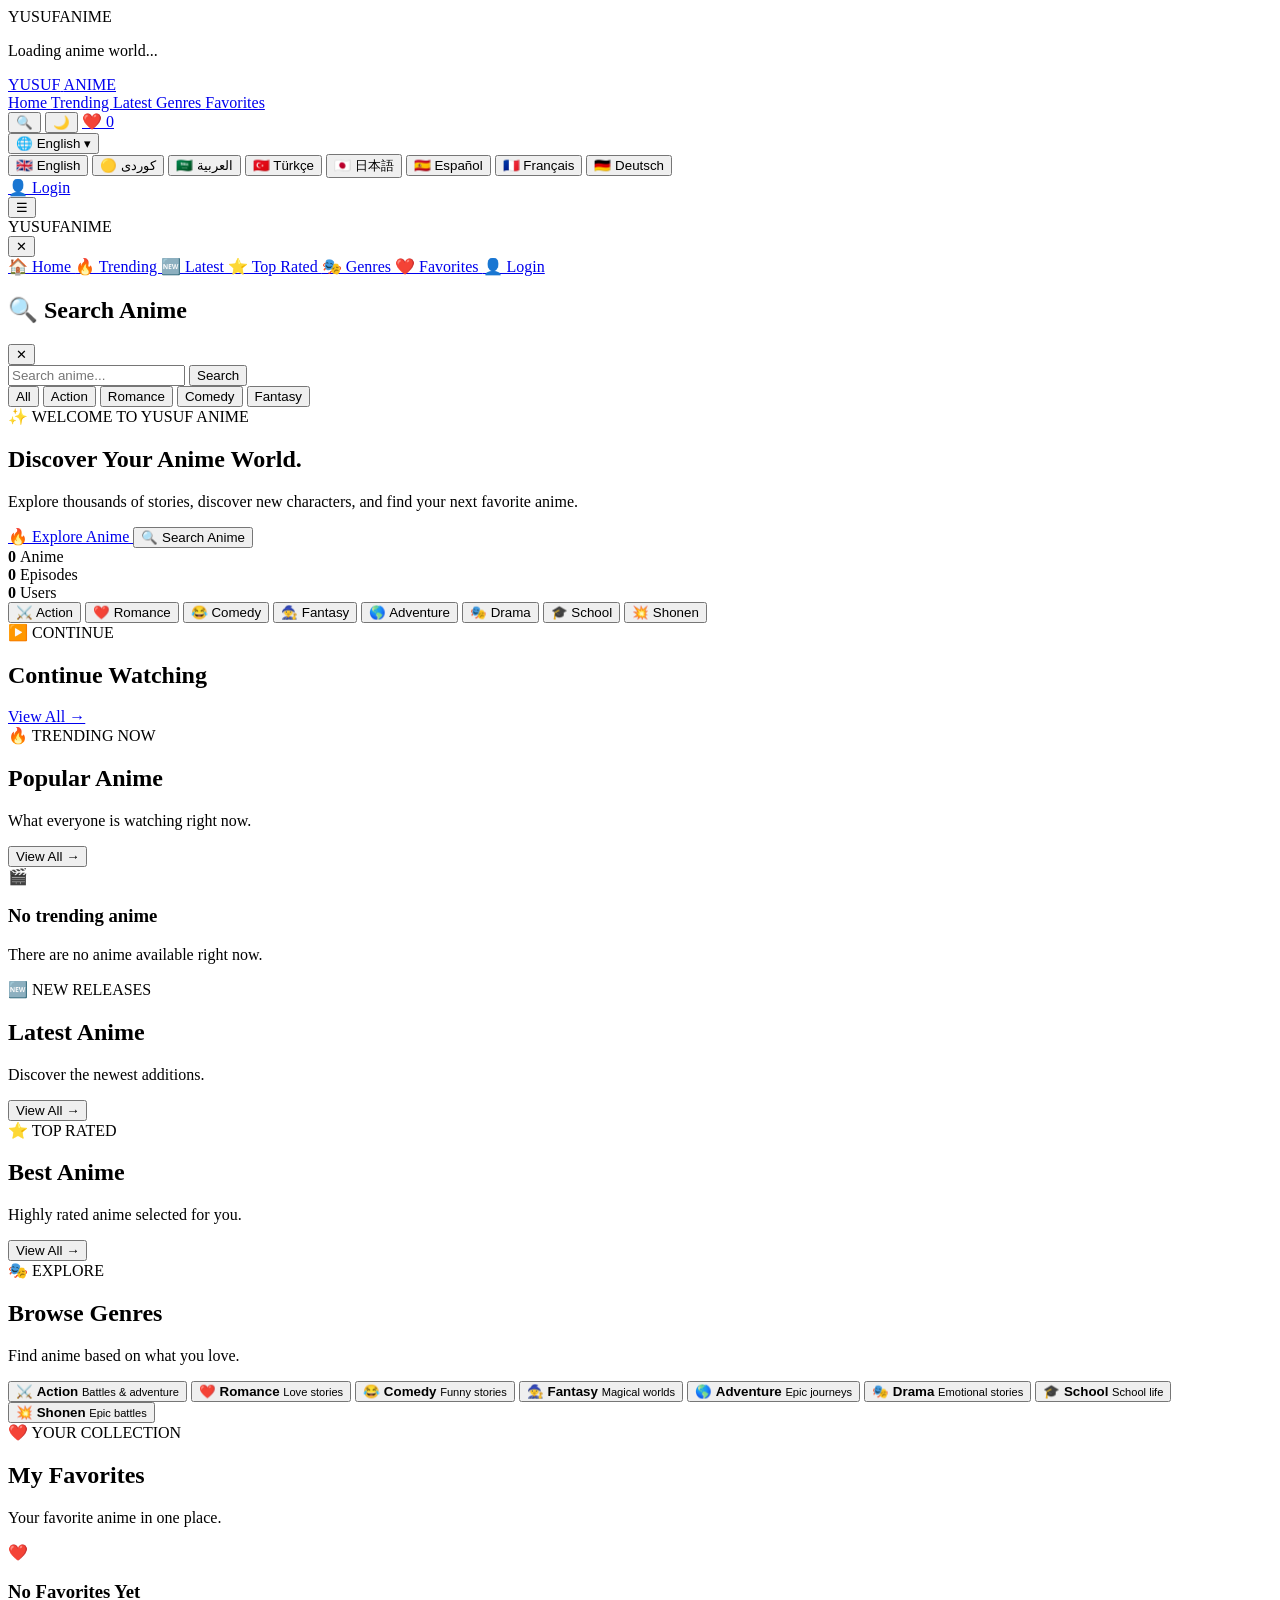
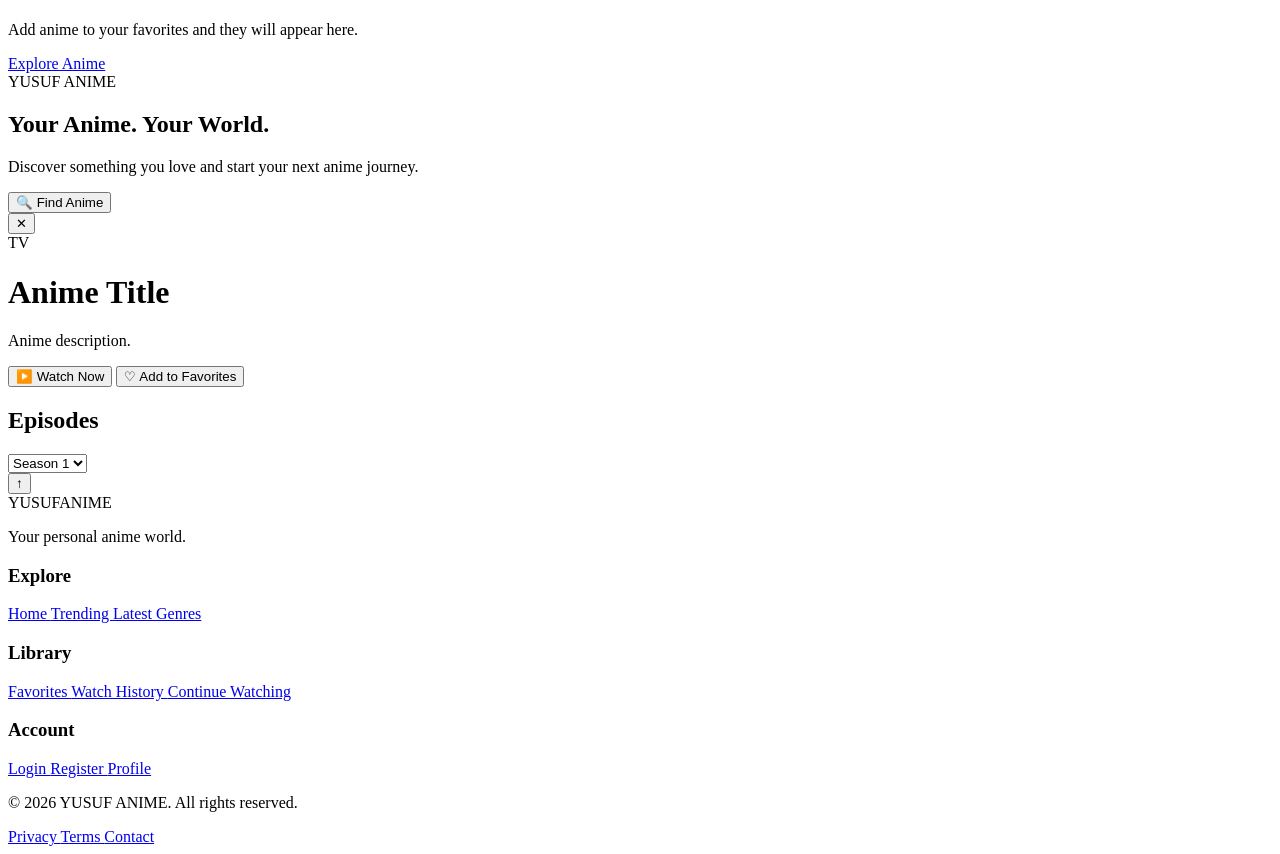
==== commit ceabe6ff: "Update index.html" ====
--- a/index.html
+++ b/index.html
@@ -1,4 +1,3 @@
-```html
 <!DOCTYPE html>
 <html lang="en" dir="ltr">
 <head>
@@ -252,19 +251,31 @@
 
         <!-- Account -->
 
-        <a
-          href="login.html"
-          id="accountButton"
-          class="account-button"
-        >
-          <span class="account-icon">
-            👤
-          </span>
-
-          <span class="account-text">
-            Login
-          </span>
-        </a>
+        <div
+          id="accountArea"
+          class="account-area"
+        >
+
+          <a
+            href="login.html"
+            id="accountButton"
+            class="account-button"
+          >
+
+            <span class="account-icon">
+              👤
+            </span>
+
+            <span
+              id="accountText"
+              class="account-text"
+            >
+              Login
+            </span>
+
+          </a>
+
+        </div>
 
 
         <!-- Mobile Menu -->
@@ -742,9 +753,19 @@
           id="trendingEmpty"
           class="empty-state hidden"
         >
-          <span>🎬</span>
-          <h3>No trending anime</h3>
-          <p>There are no anime available right now.</p>
+
+          <span>
+            🎬
+          </span>
+
+          <h3>
+            No trending anime
+          </h3>
+
+          <p>
+            There are no anime available right now.
+          </p>
+
         </div>
 
       </div>
@@ -1469,4 +1490,3 @@
 
 </body>
 </html>
-```
--- a/css/responsive.css
+++ b/css/responsive.css
@@ -0,0 +1,520 @@
+/* =========================================================
+   YUSUF ANIME — RESPONSIVE STYLES
+   ========================================================= */
+
+/* =========================
+   LARGE TABLETS / SMALL LAPTOPS
+   ========================= */
+
+@media (max-width: 1100px) {
+
+  .anime-grid {
+    grid-template-columns: repeat(4, minmax(0, 1fr));
+  }
+
+  .genre-grid {
+    grid-template-columns: repeat(3, 1fr);
+  }
+
+  .desktop-navigation {
+    gap: 2px;
+  }
+
+  .nav-link {
+    padding-inline: 10px;
+  }
+
+}
+
+
+/* =========================
+   TABLETS
+   ========================= */
+
+@media (max-width: 900px) {
+
+  .desktop-navigation {
+    display: none;
+  }
+
+  .mobile-menu-button {
+    display: grid;
+    place-items: center;
+  }
+
+  .account-text {
+    display: none;
+  }
+
+  .account-button {
+    width: 40px;
+    padding: 0;
+
+    justify-content: center;
+  }
+
+  .language-button span:nth-child(2) {
+    display: none;
+  }
+
+  .hero-section {
+    min-height: 650px;
+  }
+
+  .hero-title {
+    font-size: clamp(46px, 9vw, 70px);
+  }
+
+  .anime-grid {
+    grid-template-columns: repeat(3, minmax(0, 1fr));
+  }
+
+  .genre-grid {
+    grid-template-columns: repeat(2, 1fr);
+  }
+
+  .footer-main {
+    grid-template-columns: repeat(2, 1fr);
+  }
+
+  .details-body {
+    grid-template-columns: 160px 1fr;
+  }
+
+  .details-poster {
+    width: 160px;
+  }
+
+  .episode-grid {
+    grid-template-columns: repeat(4, 1fr);
+  }
+
+}
+
+
+/* =========================
+   MOBILE
+   ========================= */
+
+@media (max-width: 600px) {
+
+  :root {
+    --header-height: 64px;
+  }
+
+  .container,
+  .header-container {
+    width: min(100% - 28px, var(--container));
+  }
+
+
+  /* HEADER */
+
+  .site-header {
+    height: var(--header-height);
+  }
+
+  .brand {
+    font-size: 19px;
+  }
+
+  .header-actions {
+    gap: 3px;
+  }
+
+  .icon-button,
+  .language-button,
+  .account-button,
+  .mobile-menu-button {
+    width: 37px;
+    min-width: 37px;
+    height: 37px;
+
+    padding: 0;
+  }
+
+  .language-selector {
+    display: none;
+  }
+
+  .account-icon {
+    font-size: 16px;
+  }
+
+
+  /* HERO */
+
+  .hero-section {
+    min-height: 620px;
+    padding-top: var(--header-height);
+  }
+
+  .hero-overlay {
+    background:
+      linear-gradient(
+        90deg,
+        rgba(11, 11, 18, 0.96),
+        rgba(11, 11, 18, 0.7)
+      ),
+      linear-gradient(
+        0deg,
+        var(--bg),
+        transparent 35%
+      );
+  }
+
+  .hero-content {
+    max-width: 100%;
+  }
+
+  .hero-badge {
+    font-size: 10px;
+  }
+
+  .hero-title {
+    font-size: clamp(42px, 13vw, 62px);
+    letter-spacing: -2.5px;
+  }
+
+  .hero-description {
+    font-size: 14px;
+    line-height: 1.7;
+  }
+
+  .hero-actions {
+    flex-direction: column;
+  }
+
+  .hero-actions .button {
+    width: 100%;
+  }
+
+  .hero-stats {
+    gap: 25px;
+    margin-top: 35px;
+  }
+
+  .hero-stat strong {
+    font-size: 22px;
+  }
+
+
+  /* CATEGORIES */
+
+  .quick-categories {
+    padding: 12px 0;
+  }
+
+  .category-scroll button {
+    padding: 8px 13px;
+    font-size: 12px;
+  }
+
+
+  /* SECTIONS */
+
+  .content-section {
+    padding-top: 65px;
+  }
+
+  .section-heading {
+    align-items: flex-start;
+    flex-direction: column;
+    gap: 12px;
+
+    margin-bottom: 20px;
+  }
+
+  .section-heading h2 {
+    font-size: 27px;
+  }
+
+  .section-heading p {
+    font-size: 13px;
+  }
+
+
+  /* ANIME GRID */
+
+  .anime-grid {
+    grid-template-columns: repeat(2, minmax(0, 1fr));
+    gap: 12px;
+  }
+
+  .anime-card {
+    border-radius: 13px;
+  }
+
+  .anime-card-info {
+    padding: 11px;
+  }
+
+  .anime-card-title {
+    font-size: 13px;
+  }
+
+  .anime-card-meta {
+    font-size: 10px;
+  }
+
+  .anime-card-favorite {
+    width: 32px;
+    height: 32px;
+  }
+
+
+  /* GENRES */
+
+  .genre-grid {
+    grid-template-columns: repeat(2, 1fr);
+    gap: 10px;
+  }
+
+  .genre-card {
+    min-height: 125px;
+    padding: 16px;
+    border-radius: 14px;
+  }
+
+  .genre-icon {
+    font-size: 25px;
+  }
+
+  .genre-card strong {
+    font-size: 14px;
+  }
+
+  .genre-card small {
+    font-size: 10px;
+  }
+
+
+  /* CTA */
+
+  .cta-section {
+    padding: 80px 0;
+  }
+
+  .cta-content {
+    padding: 50px 20px;
+    border-radius: 20px;
+  }
+
+  .cta-content h2 {
+    font-size: 38px;
+  }
+
+  .cta-content p {
+    font-size: 13px;
+  }
+
+
+  /* SEARCH */
+
+  .modal {
+    padding: 75px 12px 15px;
+  }
+
+  .search-modal {
+    padding: 17px;
+    border-radius: 16px;
+  }
+
+  .search-modal-header h2 {
+    font-size: 18px;
+  }
+
+  .search-form {
+    flex-direction: column;
+  }
+
+  .search-form button {
+    height: 45px;
+  }
+
+  .search-results {
+    grid-template-columns: repeat(2, 1fr);
+  }
+
+
+  /* DETAILS */
+
+  .details-modal {
+    padding: 10px;
+  }
+
+  .details-container {
+    border-radius: 18px;
+  }
+
+  .details-hero {
+    height: 220px;
+  }
+
+  .details-body {
+    display: block;
+    padding: 0 18px 25px;
+  }
+
+  .details-poster {
+    width: 120px;
+
+    margin-top: -65px;
+  }
+
+  .details-information {
+    padding-top: 15px;
+  }
+
+  .details-information h1 {
+    font-size: 26px;
+  }
+
+  .details-description {
+    font-size: 13px;
+  }
+
+  .details-actions {
+    flex-direction: column;
+  }
+
+  .details-actions .button {
+    width: 100%;
+  }
+
+  .episodes-section {
+    padding: 25px 18px;
+  }
+
+  .episodes-header {
+    align-items: flex-start;
+    flex-direction: column;
+  }
+
+  .episodes-header select {
+    width: 100%;
+  }
+
+  .episode-grid {
+    grid-template-columns: repeat(3, 1fr);
+  }
+
+
+  /* FOOTER */
+
+  .site-footer {
+    margin-top: 70px;
+    padding-top: 45px;
+  }
+
+  .footer-main {
+    grid-template-columns: 1fr 1fr;
+    gap: 35px 20px;
+  }
+
+  .footer-brand {
+    grid-column: 1 / -1;
+  }
+
+  .footer-bottom {
+    align-items: flex-start;
+    flex-direction: column;
+  }
+
+  .footer-bottom-links {
+    flex-wrap: wrap;
+  }
+
+
+  /* BACK TO TOP */
+
+  .back-to-top {
+    right: 15px;
+    bottom: 15px;
+
+    width: 40px;
+    height: 40px;
+  }
+
+  .toast-container {
+    left: 15px;
+    right: 15px;
+    bottom: 15px;
+  }
+
+  .toast {
+    min-width: 0;
+    width: 100%;
+  }
+
+}
+
+
+/* =========================
+   VERY SMALL PHONES
+   ========================= */
+
+@media (max-width: 380px) {
+
+  .header-actions {
+    gap: 1px;
+  }
+
+  .icon-button,
+  .account-button,
+  .mobile-menu-button {
+    width: 34px;
+    min-width: 34px;
+    height: 34px;
+  }
+
+  .brand {
+    font-size: 17px;
+  }
+
+  .hero-title {
+    font-size: 40px;
+  }
+
+  .hero-stats {
+    gap: 18px;
+  }
+
+  .hero-stat strong {
+    font-size: 19px;
+  }
+
+  .anime-grid {
+    gap: 9px;
+  }
+
+  .genre-card {
+    min-height: 115px;
+  }
+
+  .episode-grid {
+    grid-template-columns: repeat(2, 1fr);
+  }
+
+}
+
+
+/* =========================
+   LANDSCAPE PHONES
+   ========================= */
+
+@media (max-height: 500px) and (orientation: landscape) {
+
+  .hero-section {
+    min-height: 550px;
+  }
+
+  .hero-title {
+    font-size: 45px;
+  }
+
+  .hero-stats {
+    margin-top: 25px;
+  }
+
+}
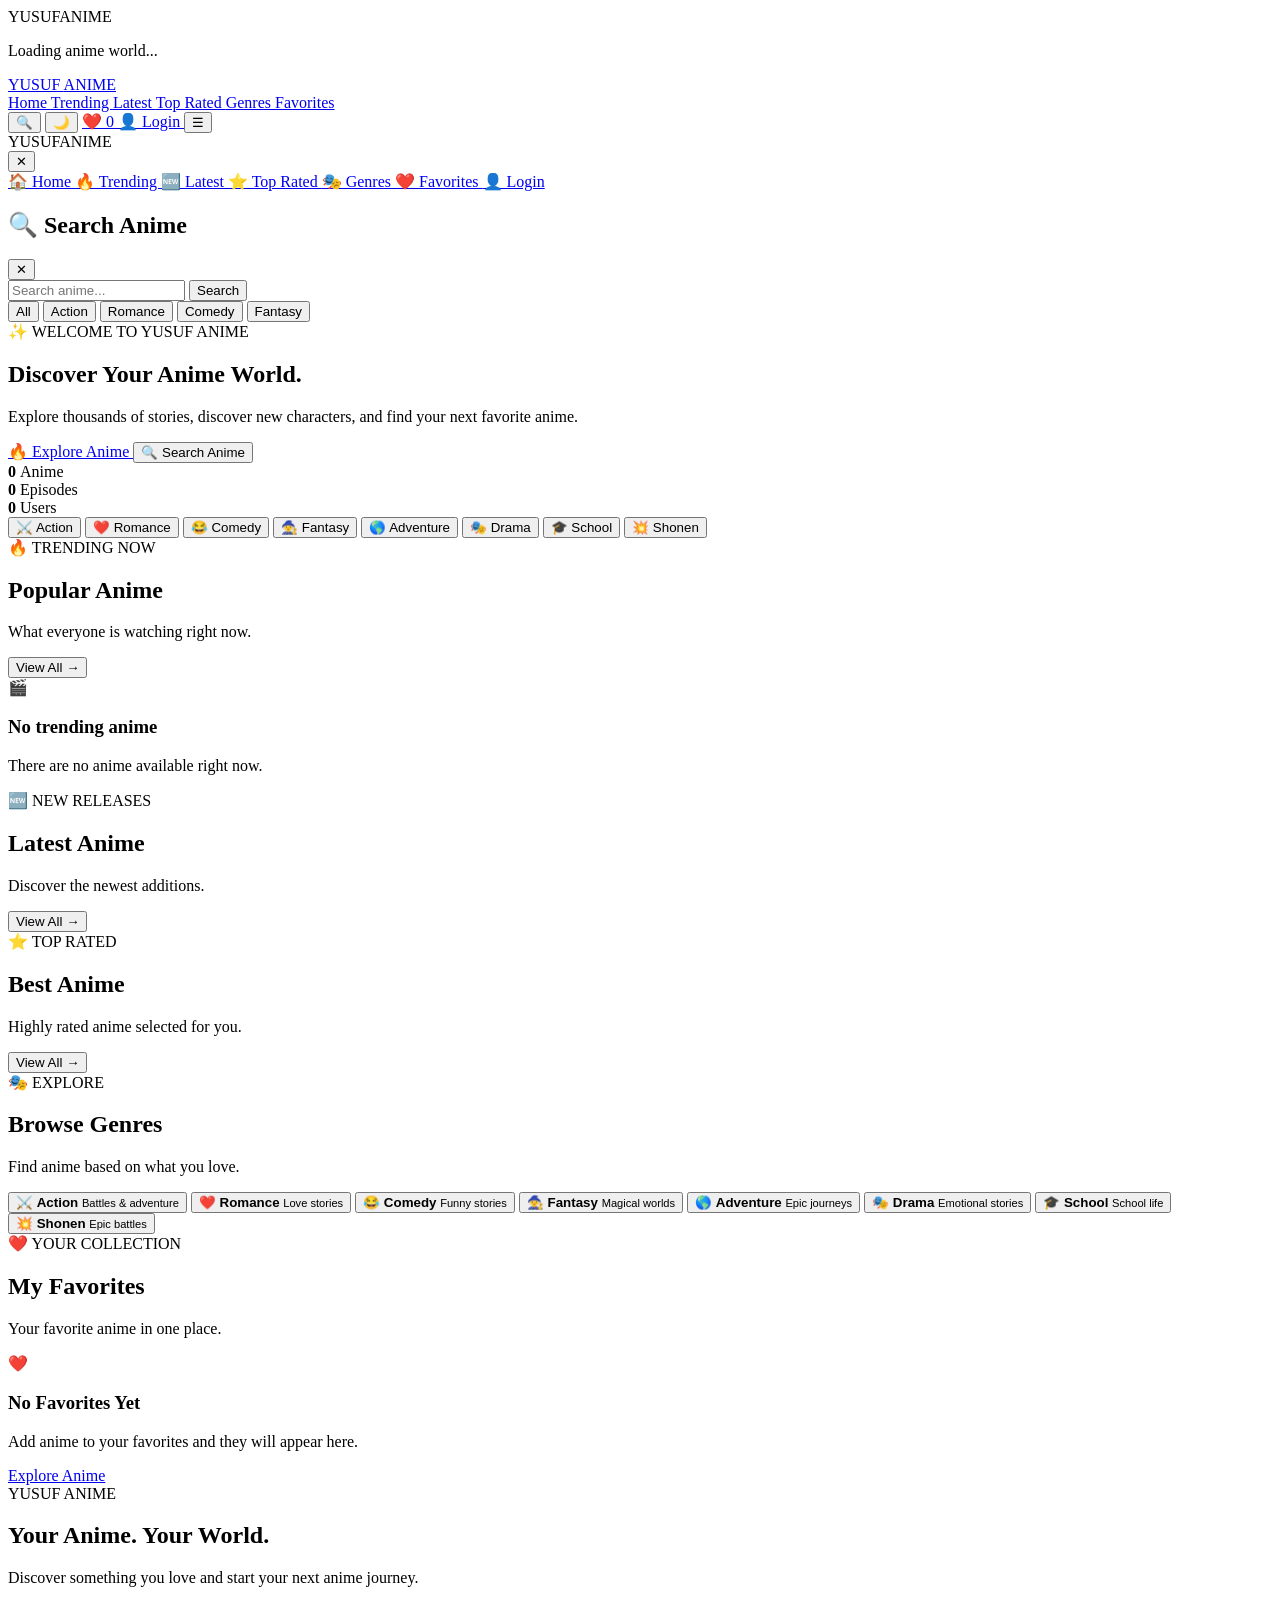
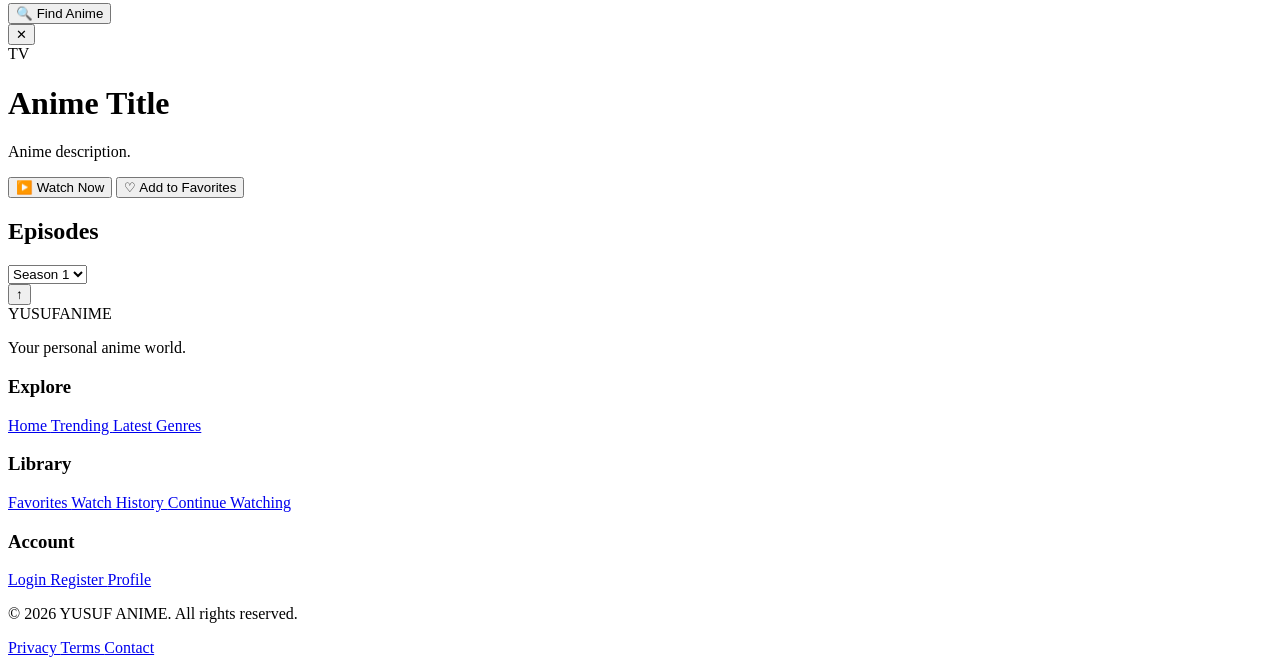
==== commit 0ad493b0: "Refactor index.html for clarity and structure Updated meta description and improved HTML structure. " ====
--- a/index.html
+++ b/index.html
@@ -1,6 +1,8 @@
 <!DOCTYPE html>
 <html lang="en" dir="ltr">
+
 <head>
+
   <meta charset="UTF-8">
 
   <meta
@@ -10,7 +12,7 @@
 
   <meta
     name="description"
-    content="YUSUF ANIME — Discover, explore and watch your favorite anime."
+    content="YUSUF ANIME - Your personal anime world."
   >
 
   <meta
@@ -20,11 +22,15 @@
 
   <title>YUSUF ANIME</title>
 
+  <!-- CSS will be added later -->
   <link rel="stylesheet" href="css/style.css">
   <link rel="stylesheet" href="css/responsive.css">
+
 </head>
 
+
 <body>
+
 
   <!-- =========================
        LOADING SCREEN
@@ -40,11 +46,14 @@
 
       <div class="loader-spinner"></div>
 
-      <p>Loading anime world...</p>
+      <p>
+        Loading anime world...
+      </p>
 
     </div>
 
   </div>
+
 
 
   <!-- =========================
@@ -55,20 +64,29 @@
 
     <div class="header-container">
 
+
+      <!-- LOGO -->
+
       <a
         href="#home"
         class="brand"
-        aria-label="YUSUF ANIME Home"
       >
-        <span class="brand-main">YUSUF</span>
-        <span class="brand-accent">ANIME</span>
+
+        <span class="brand-main">
+          YUSUF
+        </span>
+
+        <span class="brand-accent">
+          ANIME
+        </span>
+
       </a>
 
 
-      <!-- Desktop Navigation -->
+
+      <!-- NAVIGATION -->
 
       <nav
-        id="desktopNavigation"
         class="desktop-navigation"
         aria-label="Main navigation"
       >
@@ -76,7 +94,6 @@
         <a
           href="#home"
           class="nav-link active"
-          data-section="home"
         >
           Home
         </a>
@@ -84,7 +101,6 @@
         <a
           href="#trending"
           class="nav-link"
-          data-section="trending"
         >
           Trending
         </a>
@@ -92,15 +108,20 @@
         <a
           href="#latest"
           class="nav-link"
-          data-section="latest"
         >
           Latest
+        </a>
+
+        <a
+          href="#top-rated"
+          class="nav-link"
+        >
+          Top Rated
         </a>
 
         <a
           href="#genres"
           class="nav-link"
-          data-section="genres"
         >
           Genres
         </a>
@@ -108,7 +129,6 @@
         <a
           href="#favorites"
           class="nav-link"
-          data-section="favorites"
         >
           Favorites
         </a>
@@ -116,16 +136,17 @@
       </nav>
 
 
-      <!-- Header Actions -->
+
+      <!-- HEADER BUTTONS -->
 
       <div class="header-actions">
+
 
         <button
           id="openSearchButton"
           class="icon-button"
           type="button"
           aria-label="Search"
-          title="Search"
         >
           🔍
         </button>
@@ -136,7 +157,6 @@
           class="icon-button"
           type="button"
           aria-label="Toggle theme"
-          title="Theme"
         >
           🌙
         </button>
@@ -144,11 +164,10 @@
 
         <a
           href="#favorites"
+          class="icon-button"
           id="headerFavoritesButton"
-          class="icon-button"
-          aria-label="Favorites"
-          title="Favorites"
-        >
+        >
+
           ❤️
 
           <span
@@ -161,124 +180,26 @@
         </a>
 
 
-        <!-- Language -->
-
-        <div class="language-selector">
-
-          <button
-            id="languageButton"
-            class="language-button"
-            type="button"
-            aria-expanded="false"
-          >
-            🌐
-
-            <span id="selectedLanguage">
-              English
-            </span>
-
-            <span>
-              ▾
-            </span>
-          </button>
-
-
-          <div
-            id="languageDropdown"
-            class="language-dropdown"
-          >
-
-            <button
-              type="button"
-              data-language="en"
-            >
-              🇬🇧 English
-            </button>
-
-            <button
-              type="button"
-              data-language="ku"
-            >
-              🟡 کوردی
-            </button>
-
-            <button
-              type="button"
-              data-language="ar"
-            >
-              🇸🇦 العربية
-            </button>
-
-            <button
-              type="button"
-              data-language="tr"
-            >
-              🇹🇷 Türkçe
-            </button>
-
-            <button
-              type="button"
-              data-language="ja"
-            >
-              🇯🇵 日本語
-            </button>
-
-            <button
-              type="button"
-              data-language="es"
-            >
-              🇪🇸 Español
-            </button>
-
-            <button
-              type="button"
-              data-language="fr"
-            >
-              🇫🇷 Français
-            </button>
-
-            <button
-              type="button"
-              data-language="de"
-            >
-              🇩🇪 Deutsch
-            </button>
-
-          </div>
-
-        </div>
-
-
-        <!-- Account -->
-
-        <div
-          id="accountArea"
-          class="account-area"
-        >
-
-          <a
-            href="login.html"
-            id="accountButton"
-            class="account-button"
-          >
-
-            <span class="account-icon">
-              👤
-            </span>
-
-            <span
-              id="accountText"
-              class="account-text"
-            >
-              Login
-            </span>
-
-          </a>
-
-        </div>
-
-
-        <!-- Mobile Menu -->
+        <!-- ACCOUNT -->
+
+        <a
+          href="login.html"
+          class="account-button"
+          id="accountButton"
+        >
+
+          <span>
+            👤
+          </span>
+
+          <span id="accountText">
+            Login
+          </span>
+
+        </a>
+
+
+        <!-- MOBILE MENU -->
 
         <button
           id="openMobileMenu"
@@ -289,11 +210,13 @@
           ☰
         </button>
 
+
       </div>
 
     </div>
 
   </header>
+
 
 
   <!-- =========================
@@ -315,7 +238,6 @@
       <button
         id="closeMobileMenu"
         type="button"
-        aria-label="Close menu"
       >
         ✕
       </button>
@@ -364,8 +286,9 @@
   ></div>
 
 
+
   <!-- =========================
-       SEARCH MODAL
+       SEARCH
   ========================== -->
 
   <div
@@ -376,7 +299,9 @@
 
     <div class="modal-backdrop"></div>
 
+
     <div class="search-modal">
+
 
       <div class="search-modal-header">
 
@@ -387,7 +312,6 @@
         <button
           id="closeSearchButton"
           type="button"
-          aria-label="Close search"
         >
           ✕
         </button>
@@ -464,9 +388,11 @@
         class="search-results"
       ></div>
 
+
     </div>
 
   </div>
+
 
 
   <!-- =========================
@@ -490,6 +416,7 @@
       <div class="hero-container">
 
         <div class="hero-content">
+
 
           <span class="hero-badge">
             ✨ WELCOME TO YUSUF ANIME
@@ -524,6 +451,7 @@
             >
               🔥 Explore Anime
             </a>
+
 
             <button
               id="heroSearchButton"
@@ -536,7 +464,10 @@
           </div>
 
 
+          <!-- STATS -->
+
           <div class="hero-stats">
+
 
             <div class="hero-stat">
 
@@ -576,8 +507,10 @@
 
             </div>
 
+
           </div>
 
+
         </div>
 
       </div>
@@ -585,8 +518,9 @@
     </section>
 
 
+
     <!-- =========================
-         QUICK CATEGORIES
+         GENRE SHORTCUTS
     ========================== -->
 
     <section class="quick-categories">
@@ -595,6 +529,7 @@
 
         <div class="category-scroll">
 
+
           <button
             type="button"
             data-genre="Action"
@@ -602,6 +537,7 @@
             ⚔️ Action
           </button>
 
+
           <button
             type="button"
             data-genre="Romance"
@@ -609,6 +545,7 @@
             ❤️ Romance
           </button>
 
+
           <button
             type="button"
             data-genre="Comedy"
@@ -616,6 +553,7 @@
             😂 Comedy
           </button>
 
+
           <button
             type="button"
             data-genre="Fantasy"
@@ -623,6 +561,7 @@
             🧙 Fantasy
           </button>
 
+
           <button
             type="button"
             data-genre="Adventure"
@@ -630,6 +569,7 @@
             🌎 Adventure
           </button>
 
+
           <button
             type="button"
             data-genre="Drama"
@@ -637,6 +577,7 @@
             🎭 Drama
           </button>
 
+
           <button
             type="button"
             data-genre="School"
@@ -644,6 +585,7 @@
             🎓 School
           </button>
 
+
           <button
             type="button"
             data-genre="Shonen"
@@ -651,56 +593,13 @@
             💥 Shonen
           </button>
 
+
         </div>
 
       </div>
 
     </section>
 
-
-    <!-- =========================
-         CONTINUE WATCHING
-    ========================== -->
-
-    <section
-      id="continueWatching"
-      class="content-section hidden"
-    >
-
-      <div class="container">
-
-        <div class="section-heading">
-
-          <div>
-
-            <span class="section-label">
-              ▶️ CONTINUE
-            </span>
-
-            <h2>
-              Continue Watching
-            </h2>
-
-          </div>
-
-          <a
-            href="#"
-            class="section-link"
-          >
-            View All →
-          </a>
-
-        </div>
-
-
-        <div
-          id="continueWatchingGrid"
-          class="anime-grid"
-        ></div>
-
-      </div>
-
-    </section>
 
 
     <!-- =========================
@@ -714,6 +613,7 @@
 
       <div class="container">
 
+
         <div class="section-heading">
 
           <div>
@@ -732,10 +632,11 @@
 
           </div>
 
+
           <button
             class="section-link-button"
+            type="button"
             data-view="trending"
-            type="button"
           >
             View All →
           </button>
@@ -768,9 +669,11 @@
 
         </div>
 
+
       </div>
 
     </section>
+
 
 
     <!-- =========================
@@ -784,6 +687,7 @@
 
       <div class="container">
 
+
         <div class="section-heading">
 
           <div>
@@ -802,10 +706,11 @@
 
           </div>
 
+
           <button
             class="section-link-button"
+            type="button"
             data-view="latest"
-            type="button"
           >
             View All →
           </button>
@@ -818,9 +723,11 @@
           class="anime-grid"
         ></div>
 
+
       </div>
 
     </section>
+
 
 
     <!-- =========================
@@ -834,6 +741,7 @@
 
       <div class="container">
 
+
         <div class="section-heading">
 
           <div>
@@ -852,10 +760,11 @@
 
           </div>
 
+
           <button
             class="section-link-button"
+            type="button"
             data-view="top-rated"
-            type="button"
           >
             View All →
           </button>
@@ -868,9 +777,11 @@
           class="anime-grid"
         ></div>
 
+
       </div>
 
     </section>
+
 
 
     <!-- =========================
@@ -884,6 +795,7 @@
 
       <div class="container">
 
+
         <div class="section-heading">
 
           <div>
@@ -1081,6 +993,7 @@
       </div>
 
     </section>
+
 
 
     <!-- =========================
@@ -1094,6 +1007,7 @@
 
       <div class="container">
 
+
         <div class="section-heading">
 
           <div>
@@ -1138,6 +1052,7 @@
             Add anime to your favorites and they will appear here.
           </p>
 
+
           <a
             href="#trending"
             class="button button-primary"
@@ -1147,9 +1062,11 @@
 
         </div>
 
+
       </div>
 
     </section>
+
 
 
     <!-- =========================
@@ -1162,20 +1079,29 @@
 
         <div class="cta-content">
 
+
           <span class="cta-brand">
             YUSUF ANIME
           </span>
 
+
           <h2>
+
             Your Anime.
-            <span>Your World.</span>
+
+            <span>
+              Your World.
+            </span>
+
           </h2>
+
 
           <p>
             Discover something you love
             and start your next anime journey.
           </p>
 
+
           <button
             id="ctaSearchButton"
             class="button button-primary"
@@ -1184,13 +1110,16 @@
             🔍 Find Anime
           </button>
 
+
         </div>
 
       </div>
 
     </section>
 
+
   </main>
+
 
 
   <!-- =========================
@@ -1203,15 +1132,17 @@
     aria-hidden="true"
   >
 
+
     <div class="details-backdrop"></div>
 
+
     <div class="details-container">
+
 
       <button
         id="closeAnimeDetails"
         class="details-close"
         type="button"
-        aria-label="Close"
       >
         ✕
       </button>
@@ -1231,6 +1162,7 @@
 
       <div class="details-body">
 
+
         <div
           id="detailsPoster"
           class="details-poster"
@@ -1239,6 +1171,7 @@
 
         <div class="details-information">
 
+
           <span
             id="detailsType"
             class="details-type"
@@ -1273,6 +1206,7 @@
 
 
           <div class="details-actions">
+
 
             <button
               id="detailsWatchButton"
@@ -1291,16 +1225,20 @@
               ♡ Add to Favorites
             </button>
 
+
           </div>
 
-        </div>
-
-      </div>
-
-
-      <!-- Episodes -->
+
+        </div>
+
+      </div>
+
+
+
+      <!-- EPISODES -->
 
       <div class="episodes-section">
+
 
         <div class="episodes-header">
 
@@ -1311,7 +1249,6 @@
 
           <select
             id="detailsSeasonSelect"
-            aria-label="Select season"
           >
 
             <option value="1">
@@ -1319,6 +1256,7 @@
             </option>
 
           </select>
+
 
         </div>
 
@@ -1328,11 +1266,14 @@
           class="episode-grid"
         ></div>
 
-      </div>
+
+      </div>
+
 
     </div>
 
   </div>
+
 
 
   <!-- =========================
@@ -1342,8 +1283,8 @@
   <div
     id="toastContainer"
     class="toast-container"
-    aria-live="polite"
   ></div>
+
 
 
   <!-- =========================
@@ -1354,12 +1295,12 @@
     id="backToTop"
     class="back-to-top"
     type="button"
-    aria-label="Back to top"
   >
     ↑
   </button>
 
 
+
   <!-- =========================
        FOOTER
   ========================== -->
@@ -1368,6 +1309,7 @@
 
     <div class="container">
 
+
       <div class="footer-main">
 
 
@@ -1450,7 +1392,9 @@
 
         </div>
 
-      </div>
+
+      </div>
+
 
 
       <div class="footer-bottom">
@@ -1459,6 +1403,7 @@
           © 2026 YUSUF ANIME. All rights reserved.
         </p>
 
+
         <div class="footer-bottom-links">
 
           <a href="#">
@@ -1477,9 +1422,11 @@
 
       </div>
 
+
     </div>
 
   </footer>
+
 
 
   <!-- =========================
@@ -1488,5 +1435,7 @@
 
   <script src="js/app.js"></script>
 
+
 </body>
+
 </html>
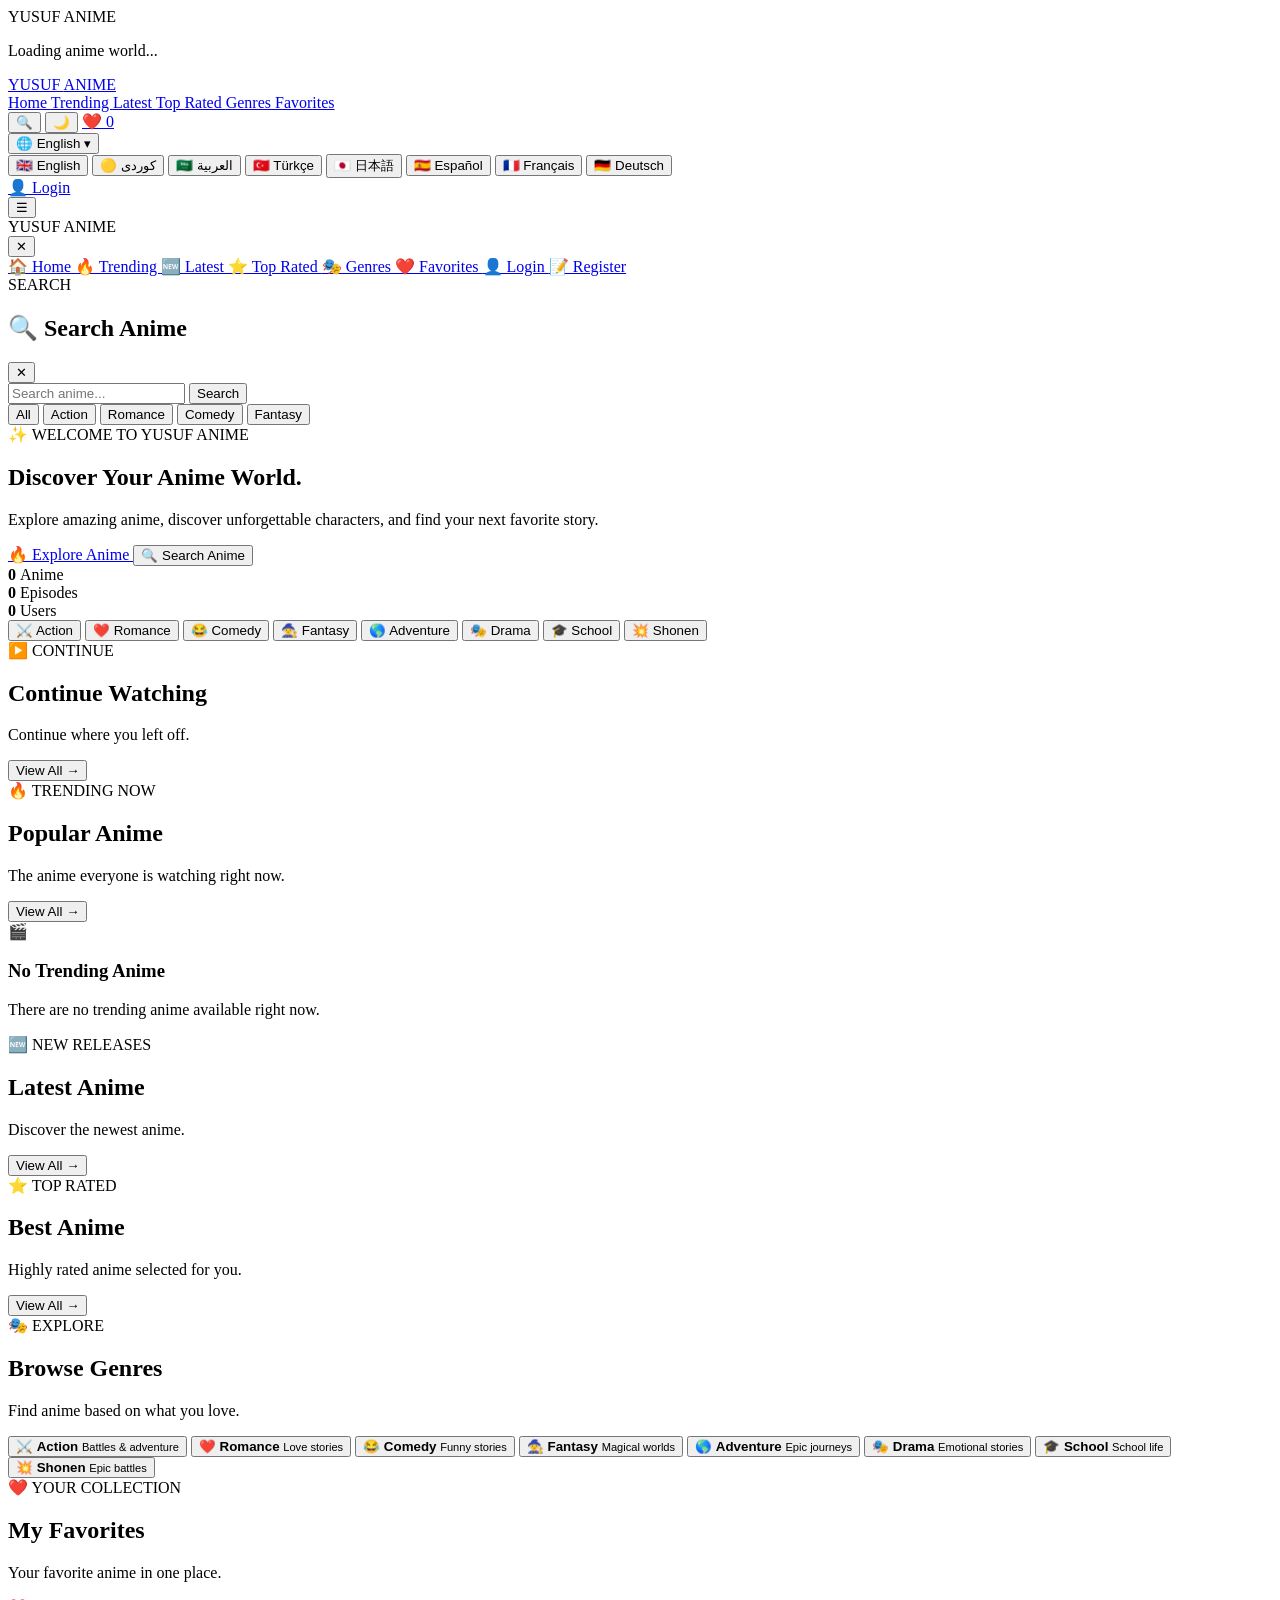
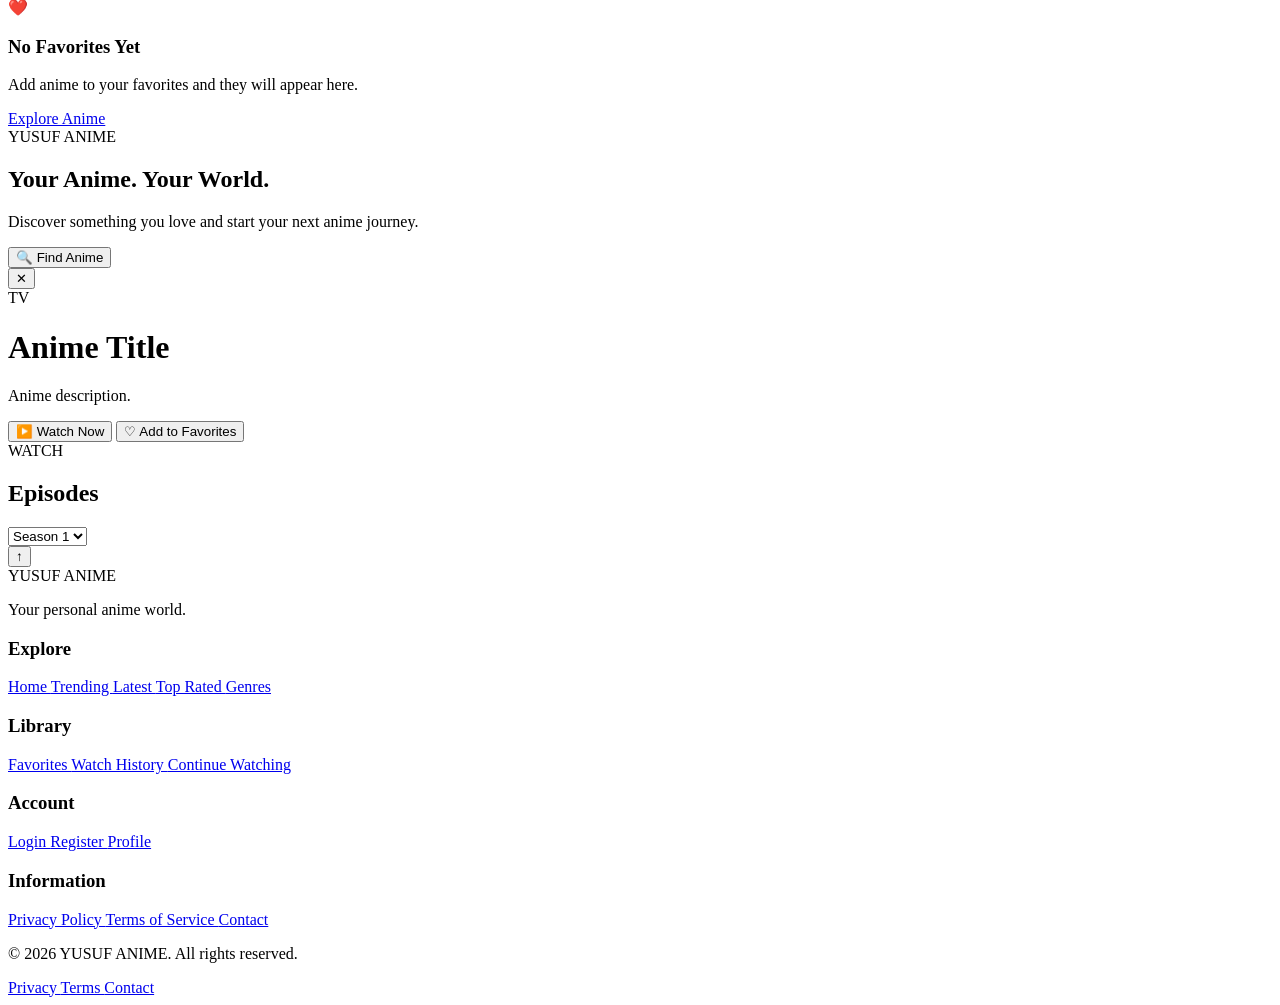
==== commit 6c7eb8f2: "Enhance SEO and structure in index.html Updated meta tags and content for better SEO and user experi" ====
--- a/index.html
+++ b/index.html
@@ -1,7 +1,10 @@
 <!DOCTYPE html>
 <html lang="en" dir="ltr">
-
 <head>
+
+  <!-- =========================
+       BASIC META
+  ========================== -->
 
   <meta charset="UTF-8">
 
@@ -12,36 +15,56 @@
 
   <meta
     name="description"
-    content="YUSUF ANIME - Your personal anime world."
+    content="YUSUF ANIME — Discover, explore and watch your favorite anime."
+  >
+
+  <meta
+    name="keywords"
+    content="anime, anime streaming, anime episodes, manga, YUSUF ANIME"
+  >
+
+  <meta
+    name="author"
+    content="YUSUF ANIME"
   >
 
   <meta
     name="theme-color"
-    content="#0b0b12"
+    content="#08080f"
   >
 
-  <title>YUSUF ANIME</title>
-
-  <!-- CSS will be added later -->
+  <title>YUSUF ANIME — Your Anime World</title>
+
+
+  <!-- =========================
+       CSS
+  ========================== -->
+
   <link rel="stylesheet" href="css/style.css">
+
   <link rel="stylesheet" href="css/responsive.css">
 
+
 </head>
 
-
 <body>
 
 
-  <!-- =========================
+  <!-- ==================================================
        LOADING SCREEN
-  ========================== -->
-
-  <div id="appLoader" class="app-loader">
+  =================================================== -->
+
+  <div
+    id="appLoader"
+    class="app-loader"
+    aria-hidden="true"
+  >
 
     <div class="loader-content">
 
       <div class="loader-logo">
-        YUSUF<span>ANIME</span>
+        YUSUF
+        <span>ANIME</span>
       </div>
 
       <div class="loader-spinner"></div>
@@ -56,9 +79,9 @@
 
 
 
-  <!-- =========================
+  <!-- ==================================================
        HEADER
-  ========================== -->
+  =================================================== -->
 
   <header class="site-header">
 
@@ -70,6 +93,7 @@
       <a
         href="#home"
         class="brand"
+        aria-label="YUSUF ANIME Home"
       >
 
         <span class="brand-main">
@@ -84,9 +108,10 @@
 
 
 
-      <!-- NAVIGATION -->
+      <!-- DESKTOP NAVIGATION -->
 
       <nav
+        id="desktopNavigation"
         class="desktop-navigation"
         aria-label="Main navigation"
       >
@@ -94,6 +119,7 @@
         <a
           href="#home"
           class="nav-link active"
+          data-section="home"
         >
           Home
         </a>
@@ -101,6 +127,7 @@
         <a
           href="#trending"
           class="nav-link"
+          data-section="trending"
         >
           Trending
         </a>
@@ -108,6 +135,7 @@
         <a
           href="#latest"
           class="nav-link"
+          data-section="latest"
         >
           Latest
         </a>
@@ -115,6 +143,7 @@
         <a
           href="#top-rated"
           class="nav-link"
+          data-section="top-rated"
         >
           Top Rated
         </a>
@@ -122,6 +151,7 @@
         <a
           href="#genres"
           class="nav-link"
+          data-section="genres"
         >
           Genres
         </a>
@@ -129,6 +159,7 @@
         <a
           href="#favorites"
           class="nav-link"
+          data-section="favorites"
         >
           Favorites
         </a>
@@ -137,35 +168,47 @@
 
 
 
-      <!-- HEADER BUTTONS -->
+      <!-- HEADER ACTIONS -->
 
       <div class="header-actions">
 
+
+        <!-- SEARCH -->
 
         <button
           id="openSearchButton"
           class="icon-button"
           type="button"
           aria-label="Search"
+          title="Search"
         >
           🔍
         </button>
 
+
+
+        <!-- THEME -->
 
         <button
           id="themeToggle"
           class="icon-button"
           type="button"
           aria-label="Toggle theme"
+          title="Theme"
         >
           🌙
         </button>
 
 
+
+        <!-- FAVORITES -->
+
         <a
           href="#favorites"
-          class="icon-button"
           id="headerFavoritesButton"
+          class="icon-button favorites-button"
+          aria-label="Favorites"
+          title="Favorites"
         >
 
           ❤️
@@ -180,32 +223,136 @@
         </a>
 
 
+
+        <!-- LANGUAGE -->
+
+        <div class="language-selector">
+
+          <button
+            id="languageButton"
+            class="language-button"
+            type="button"
+            aria-expanded="false"
+          >
+
+            🌐
+
+            <span id="selectedLanguage">
+              English
+            </span>
+
+            <span>
+              ▾
+            </span>
+
+          </button>
+
+
+          <div
+            id="languageDropdown"
+            class="language-dropdown"
+          >
+
+            <button
+              type="button"
+              data-language="en"
+            >
+              🇬🇧 English
+            </button>
+
+            <button
+              type="button"
+              data-language="ku"
+            >
+              🟡 کوردی
+            </button>
+
+            <button
+              type="button"
+              data-language="ar"
+            >
+              🇸🇦 العربية
+            </button>
+
+            <button
+              type="button"
+              data-language="tr"
+            >
+              🇹🇷 Türkçe
+            </button>
+
+            <button
+              type="button"
+              data-language="ja"
+            >
+              🇯🇵 日本語
+            </button>
+
+            <button
+              type="button"
+              data-language="es"
+            >
+              🇪🇸 Español
+            </button>
+
+            <button
+              type="button"
+              data-language="fr"
+            >
+              🇫🇷 Français
+            </button>
+
+            <button
+              type="button"
+              data-language="de"
+            >
+              🇩🇪 Deutsch
+            </button>
+
+          </div>
+
+        </div>
+
+
+
         <!-- ACCOUNT -->
 
-        <a
-          href="login.html"
-          class="account-button"
-          id="accountButton"
-        >
-
-          <span>
-            👤
-          </span>
-
-          <span id="accountText">
-            Login
-          </span>
-
-        </a>
-
-
-        <!-- MOBILE MENU -->
+        <div
+          id="accountArea"
+          class="account-area"
+        >
+
+          <a
+            href="login.html"
+            id="accountButton"
+            class="account-button"
+          >
+
+            <span class="account-icon">
+              👤
+            </span>
+
+            <span
+              id="accountText"
+              class="account-text"
+            >
+              Login
+            </span>
+
+          </a>
+
+        </div>
+
+
+
+        <!-- MOBILE MENU BUTTON -->
 
         <button
           id="openMobileMenu"
           class="mobile-menu-button"
           type="button"
           aria-label="Open menu"
+          aria-expanded="false"
         >
           ☰
         </button>
@@ -219,9 +366,9 @@
 
 
 
-  <!-- =========================
+  <!-- ==================================================
        MOBILE MENU
-  ========================== -->
+  =================================================== -->
 
   <aside
     id="mobileMenu"
@@ -232,12 +379,16 @@
     <div class="mobile-menu-header">
 
       <div class="mobile-brand">
-        YUSUF<span>ANIME</span>
+
+        YUSUF
+        <span>ANIME</span>
+
       </div>
 
       <button
         id="closeMobileMenu"
         type="button"
+        aria-label="Close menu"
       >
         ✕
       </button>
@@ -245,6 +396,7 @@
     </div>
 
 
+
     <nav class="mobile-navigation">
 
       <a href="#home">
@@ -275,9 +427,14 @@
         👤 Login
       </a>
 
+      <a href="register.html">
+        📝 Register
+      </a>
+
     </nav>
 
   </aside>
+
 
 
   <div
@@ -287,9 +444,9 @@
 
 
 
-  <!-- =========================
-       SEARCH
-  ========================== -->
+  <!-- ==================================================
+       SEARCH MODAL
+  =================================================== -->
 
   <div
     id="searchModal"
@@ -300,24 +457,43 @@
     <div class="modal-backdrop"></div>
 
 
-    <div class="search-modal">
-
+    <div
+      class="search-modal"
+      role="dialog"
+      aria-modal="true"
+      aria-labelledby="searchModalTitle"
+    >
+
+
+      <!-- SEARCH HEADER -->
 
       <div class="search-modal-header">
 
-        <h2>
-          🔍 Search Anime
-        </h2>
+        <div>
+
+          <span class="modal-label">
+            SEARCH
+          </span>
+
+          <h2 id="searchModalTitle">
+            🔍 Search Anime
+          </h2>
+
+        </div>
 
         <button
           id="closeSearchButton"
           type="button"
+          aria-label="Close search"
         >
           ✕
         </button>
 
       </div>
 
+
+
+      <!-- SEARCH FORM -->
 
       <div class="search-form">
 
@@ -326,10 +502,12 @@
           type="search"
           placeholder="Search anime..."
           autocomplete="off"
+          aria-label="Search anime"
         >
 
         <button
           id="searchSubmit"
+          class="button button-primary"
           type="button"
         >
           Search
@@ -337,6 +515,9 @@
 
       </div>
 
+
+
+      <!-- SEARCH FILTERS -->
 
       <div class="search-filters">
 
@@ -383,6 +564,9 @@
       </div>
 
 
+
+      <!-- SEARCH RESULTS -->
+
       <div
         id="searchResults"
         class="search-results"
@@ -395,16 +579,17 @@
 
 
 
-  <!-- =========================
-       MAIN
-  ========================== -->
+  <!-- ==================================================
+       MAIN CONTENT
+  =================================================== -->
 
   <main id="home">
 
 
-    <!-- =========================
+
+    <!-- ==================================================
          HERO
-    ========================== -->
+    =================================================== -->
 
     <section class="hero-section">
 
@@ -423,6 +608,7 @@
           </span>
 
 
+
           <h1 class="hero-title">
 
             Discover
@@ -434,14 +620,18 @@
           </h1>
 
 
+
           <p class="hero-description">
 
-            Explore thousands of stories,
-            discover new characters,
-            and find your next favorite anime.
+            Explore amazing anime,
+            discover unforgettable characters,
+            and find your next favorite story.
 
           </p>
 
+
+
+          <!-- HERO BUTTONS -->
 
           <div class="hero-actions">
 
@@ -451,7 +641,6 @@
             >
               🔥 Explore Anime
             </a>
-
 
             <button
               id="heroSearchButton"
@@ -464,7 +653,8 @@
           </div>
 
 
-          <!-- STATS -->
+
+          <!-- HERO STATS -->
 
           <div class="hero-stats">
 
@@ -482,6 +672,7 @@
             </div>
 
 
+
             <div class="hero-stat">
 
               <strong id="heroEpisodeCount">
@@ -495,6 +686,7 @@
             </div>
 
 
+
             <div class="hero-stat">
 
               <strong id="heroUserCount">
@@ -519,9 +711,9 @@
 
 
 
-    <!-- =========================
-         GENRE SHORTCUTS
-    ========================== -->
+    <!-- ==================================================
+         QUICK GENRES
+    =================================================== -->
 
     <section class="quick-categories">
 
@@ -602,9 +794,63 @@
 
 
 
-    <!-- =========================
+    <!-- ==================================================
+         CONTINUE WATCHING
+    =================================================== -->
+
+    <section
+      id="continueWatching"
+      class="content-section hidden"
+    >
+
+      <div class="container">
+
+        <div class="section-heading">
+
+
+          <div>
+
+            <span class="section-label">
+              ▶️ CONTINUE
+            </span>
+
+            <h2>
+              Continue Watching
+            </h2>
+
+            <p>
+              Continue where you left off.
+            </p>
+
+          </div>
+
+
+          <button
+            class="section-link-button"
+            data-view="continue"
+            type="button"
+          >
+            View All →
+          </button>
+
+
+        </div>
+
+
+        <div
+          id="continueWatchingGrid"
+          class="anime-grid"
+        ></div>
+
+      </div>
+
+    </section>
+
+
+
+    <!-- ==================================================
          TRENDING
-    ========================== -->
+    =================================================== -->
 
     <section
       id="trending"
@@ -616,6 +862,7 @@
 
         <div class="section-heading">
 
+
           <div>
 
             <span class="section-label">
@@ -627,7 +874,7 @@
             </h2>
 
             <p>
-              What everyone is watching right now.
+              The anime everyone is watching right now.
             </p>
 
           </div>
@@ -635,13 +882,15 @@
 
           <button
             class="section-link-button"
-            type="button"
             data-view="trending"
+            type="button"
           >
             View All →
           </button>
 
-        </div>
+
+        </div>
+
 
 
         <div
@@ -650,6 +899,7 @@
         ></div>
 
 
+
         <div
           id="trendingEmpty"
           class="empty-state hidden"
@@ -660,11 +910,11 @@
           </span>
 
           <h3>
-            No trending anime
+            No Trending Anime
           </h3>
 
           <p>
-            There are no anime available right now.
+            There are no trending anime available right now.
           </p>
 
         </div>
@@ -676,9 +926,9 @@
 
 
 
-    <!-- =========================
+    <!-- ==================================================
          LATEST
-    ========================== -->
+    =================================================== -->
 
     <section
       id="latest"
@@ -690,6 +940,7 @@
 
         <div class="section-heading">
 
+
           <div>
 
             <span class="section-label">
@@ -701,7 +952,7 @@
             </h2>
 
             <p>
-              Discover the newest additions.
+              Discover the newest anime.
             </p>
 
           </div>
@@ -709,13 +960,15 @@
 
           <button
             class="section-link-button"
-            type="button"
             data-view="latest"
+            type="button"
           >
             View All →
           </button>
 
-        </div>
+
+        </div>
+
 
 
         <div
@@ -730,9 +983,9 @@
 
 
 
-    <!-- =========================
+    <!-- ==================================================
          TOP RATED
-    ========================== -->
+    =================================================== -->
 
     <section
       id="top-rated"
@@ -744,6 +997,7 @@
 
         <div class="section-heading">
 
+
           <div>
 
             <span class="section-label">
@@ -763,13 +1017,15 @@
 
           <button
             class="section-link-button"
-            type="button"
             data-view="top-rated"
+            type="button"
           >
             View All →
           </button>
 
-        </div>
+
+        </div>
+
 
 
         <div
@@ -784,9 +1040,9 @@
 
 
 
-    <!-- =========================
+    <!-- ==================================================
          GENRES
-    ========================== -->
+    =================================================== -->
 
     <section
       id="genres"
@@ -817,6 +1073,7 @@
         </div>
 
 
+
         <div class="genre-grid">
 
 
@@ -841,6 +1098,7 @@
           </button>
 
 
+
           <button
             class="genre-card"
             type="button"
@@ -862,6 +1120,7 @@
           </button>
 
 
+
           <button
             class="genre-card"
             type="button"
@@ -883,6 +1142,7 @@
           </button>
 
 
+
           <button
             class="genre-card"
             type="button"
@@ -904,6 +1164,7 @@
           </button>
 
 
+
           <button
             class="genre-card"
             type="button"
@@ -925,6 +1186,7 @@
           </button>
 
 
+
           <button
             class="genre-card"
             type="button"
@@ -946,6 +1208,7 @@
           </button>
 
 
+
           <button
             class="genre-card"
             type="button"
@@ -967,6 +1230,7 @@
           </button>
 
 
+
           <button
             class="genre-card"
             type="button"
@@ -996,9 +1260,9 @@
 
 
 
-    <!-- =========================
+    <!-- ==================================================
          FAVORITES
-    ========================== -->
+    =================================================== -->
 
     <section
       id="favorites"
@@ -1010,6 +1274,7 @@
 
         <div class="section-heading">
 
+
           <div>
 
             <span class="section-label">
@@ -1026,7 +1291,9 @@
 
           </div>
 
-        </div>
+
+        </div>
+
 
 
         <div
@@ -1035,6 +1302,7 @@
         ></div>
 
 
+
         <div
           id="emptyFavorites"
           class="empty-state"
@@ -1052,7 +1320,6 @@
             Add anime to your favorites and they will appear here.
           </p>
 
-
           <a
             href="#trending"
             class="button button-primary"
@@ -1069,9 +1336,9 @@
 
 
 
-    <!-- =========================
-         CTA
-    ========================== -->
+    <!-- ==================================================
+         CALL TO ACTION
+    =================================================== -->
 
     <section class="cta-section">
 
@@ -1122,9 +1389,9 @@
 
 
 
-  <!-- =========================
+  <!-- ==================================================
        ANIME DETAILS MODAL
-  ========================== -->
+  =================================================== -->
 
   <div
     id="animeDetailsModal"
@@ -1136,17 +1403,27 @@
     <div class="details-backdrop"></div>
 
 
-    <div class="details-container">
-
+    <div
+      class="details-container"
+      role="dialog"
+      aria-modal="true"
+    >
+
+
+      <!-- CLOSE -->
 
       <button
         id="closeAnimeDetails"
         class="details-close"
         type="button"
+        aria-label="Close anime details"
       >
         ✕
       </button>
 
+
+
+      <!-- BANNER -->
 
       <div class="details-hero">
 
@@ -1160,8 +1437,13 @@
       </div>
 
 
+
+      <!-- INFORMATION -->
+
       <div class="details-body">
 
+
+        <!-- POSTER -->
 
         <div
           id="detailsPoster"
@@ -1169,6 +1451,9 @@
         ></div>
 
 
+
+        <!-- CONTENT -->
+
         <div class="details-information">
 
 
@@ -1204,6 +1489,9 @@
             Anime description.
           </p>
 
+
+
+          <!-- ACTIONS -->
 
           <div class="details-actions">
 
@@ -1235,20 +1523,33 @@
 
 
 
-      <!-- EPISODES -->
+      <!-- ==================================================
+           EPISODES
+      =================================================== -->
 
       <div class="episodes-section">
 
 
         <div class="episodes-header">
 
-          <h2>
-            Episodes
-          </h2>
+
+          <div>
+
+            <span class="section-label">
+              WATCH
+            </span>
+
+            <h2>
+              Episodes
+            </h2>
+
+          </div>
+
 
 
           <select
             id="detailsSeasonSelect"
+            aria-label="Select season"
           >
 
             <option value="1">
@@ -1259,6 +1560,7 @@
 
 
         </div>
+
 
 
         <div
@@ -1276,47 +1578,58 @@
 
 
 
-  <!-- =========================
-       TOAST
-  ========================== -->
+  <!-- ==================================================
+       TOAST NOTIFICATIONS
+  =================================================== -->
 
   <div
     id="toastContainer"
     class="toast-container"
+    aria-live="polite"
+    aria-atomic="true"
   ></div>
 
 
 
-  <!-- =========================
+  <!-- ==================================================
        BACK TO TOP
-  ========================== -->
+  =================================================== -->
 
   <button
     id="backToTop"
     class="back-to-top"
     type="button"
+    aria-label="Back to top"
   >
     ↑
   </button>
 
 
 
-  <!-- =========================
+  <!-- ==================================================
        FOOTER
-  ========================== -->
+  =================================================== -->
 
   <footer class="site-footer">
 
+
     <div class="container">
 
 
       <div class="footer-main">
 
 
+        <!-- BRAND -->
+
         <div class="footer-brand">
 
           <div class="footer-logo">
-            YUSUF<span>ANIME</span>
+
+            YUSUF
+            <span>
+              ANIME
+            </span>
+
           </div>
 
           <p>
@@ -1326,6 +1639,9 @@
         </div>
 
 
+
+        <!-- EXPLORE -->
+
         <div class="footer-column">
 
           <h3>
@@ -1344,12 +1660,19 @@
             Latest
           </a>
 
+          <a href="#top-rated">
+            Top Rated
+          </a>
+
           <a href="#genres">
             Genres
           </a>
 
         </div>
 
+
+
+        <!-- LIBRARY -->
 
         <div class="footer-column">
 
@@ -1365,12 +1688,15 @@
             Watch History
           </a>
 
-          <a href="#">
+          <a href="#continueWatching">
             Continue Watching
           </a>
 
         </div>
 
+
+
+        <!-- ACCOUNT -->
 
         <div class="footer-column">
 
@@ -1393,11 +1719,38 @@
         </div>
 
 
-      </div>
-
-
+
+        <!-- INFORMATION -->
+
+        <div class="footer-column">
+
+          <h3>
+            Information
+          </h3>
+
+          <a href="#">
+            Privacy Policy
+          </a>
+
+          <a href="#">
+            Terms of Service
+          </a>
+
+          <a href="#">
+            Contact
+          </a>
+
+        </div>
+
+
+      </div>
+
+
+
+      <!-- FOOTER BOTTOM -->
 
       <div class="footer-bottom">
+
 
         <p>
           © 2026 YUSUF ANIME. All rights reserved.
@@ -1420,6 +1773,7 @@
 
         </div>
 
+
       </div>
 
 
@@ -1429,13 +1783,11 @@
 
 
 
-  <!-- =========================
+  <!-- ==================================================
        JAVASCRIPT
-  ========================== -->
+  =================================================== -->
 
   <script src="js/app.js"></script>
 
-
 </body>
-
 </html>
